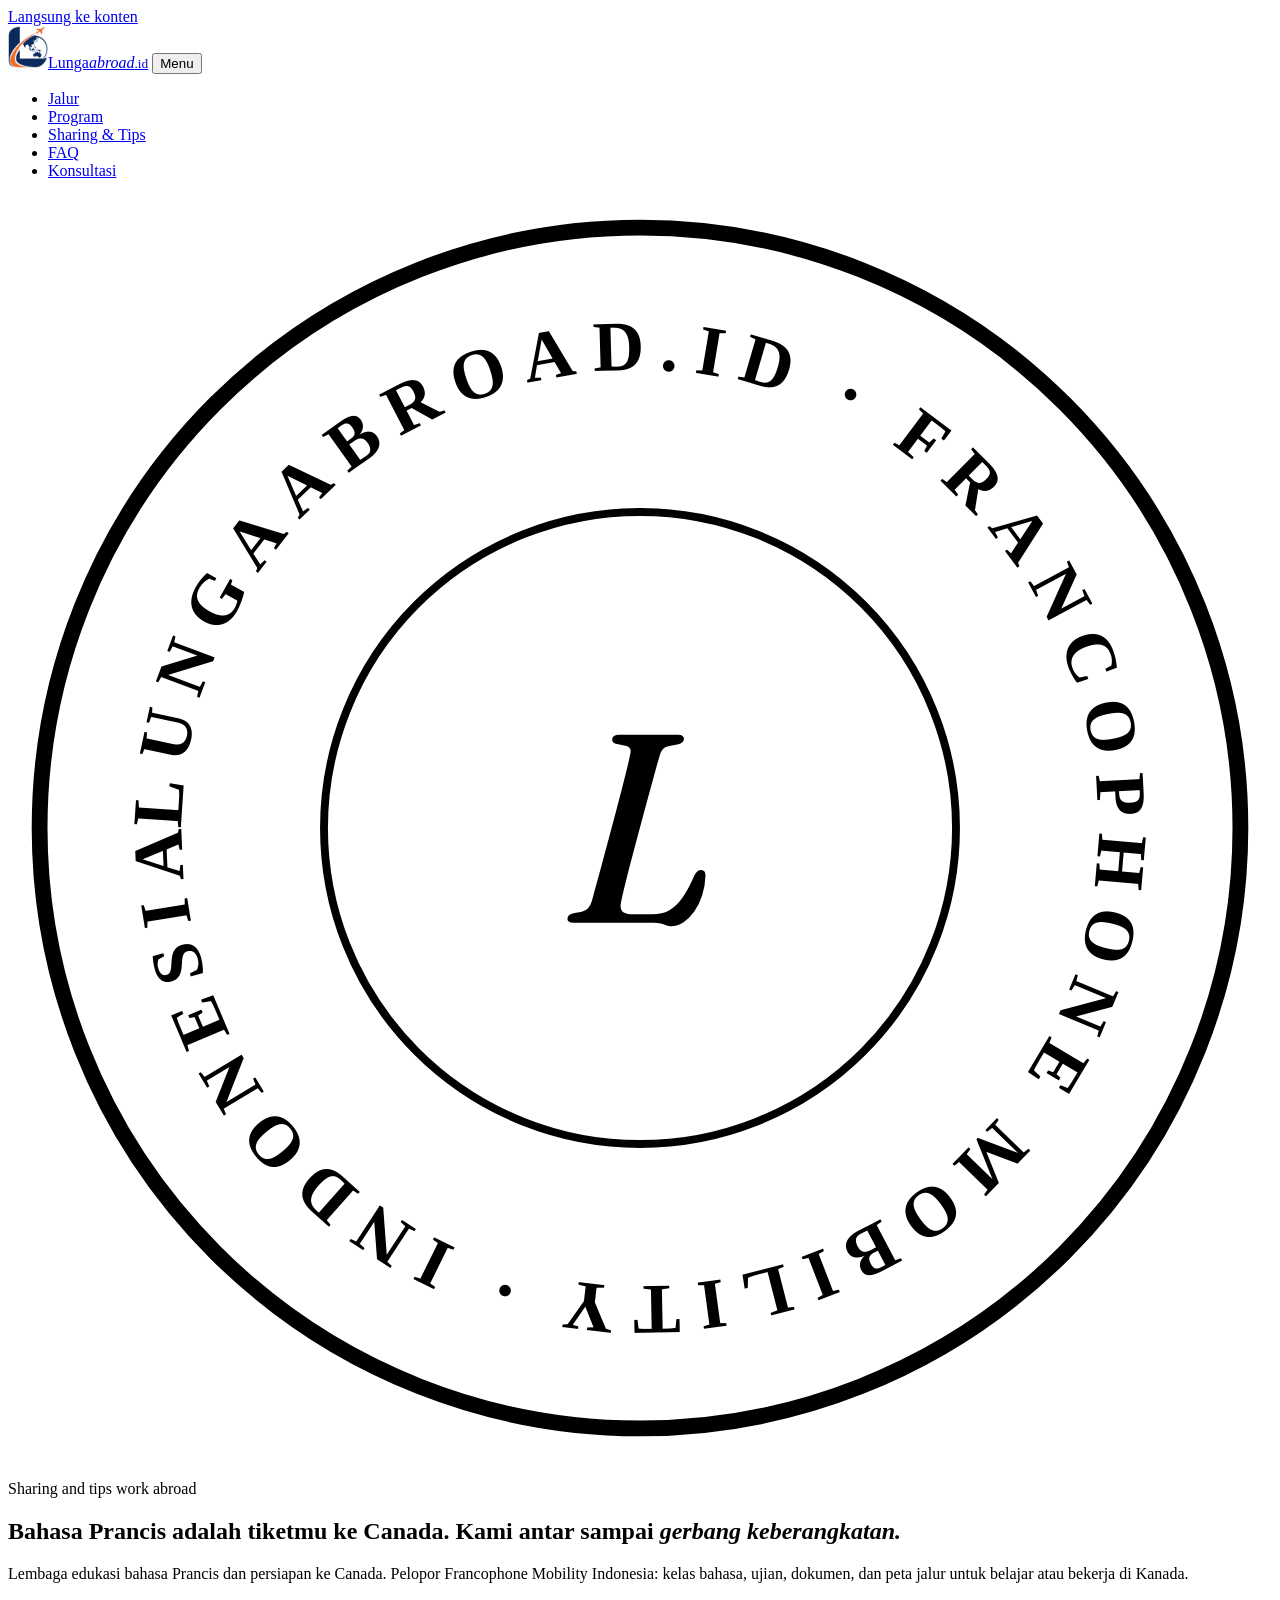
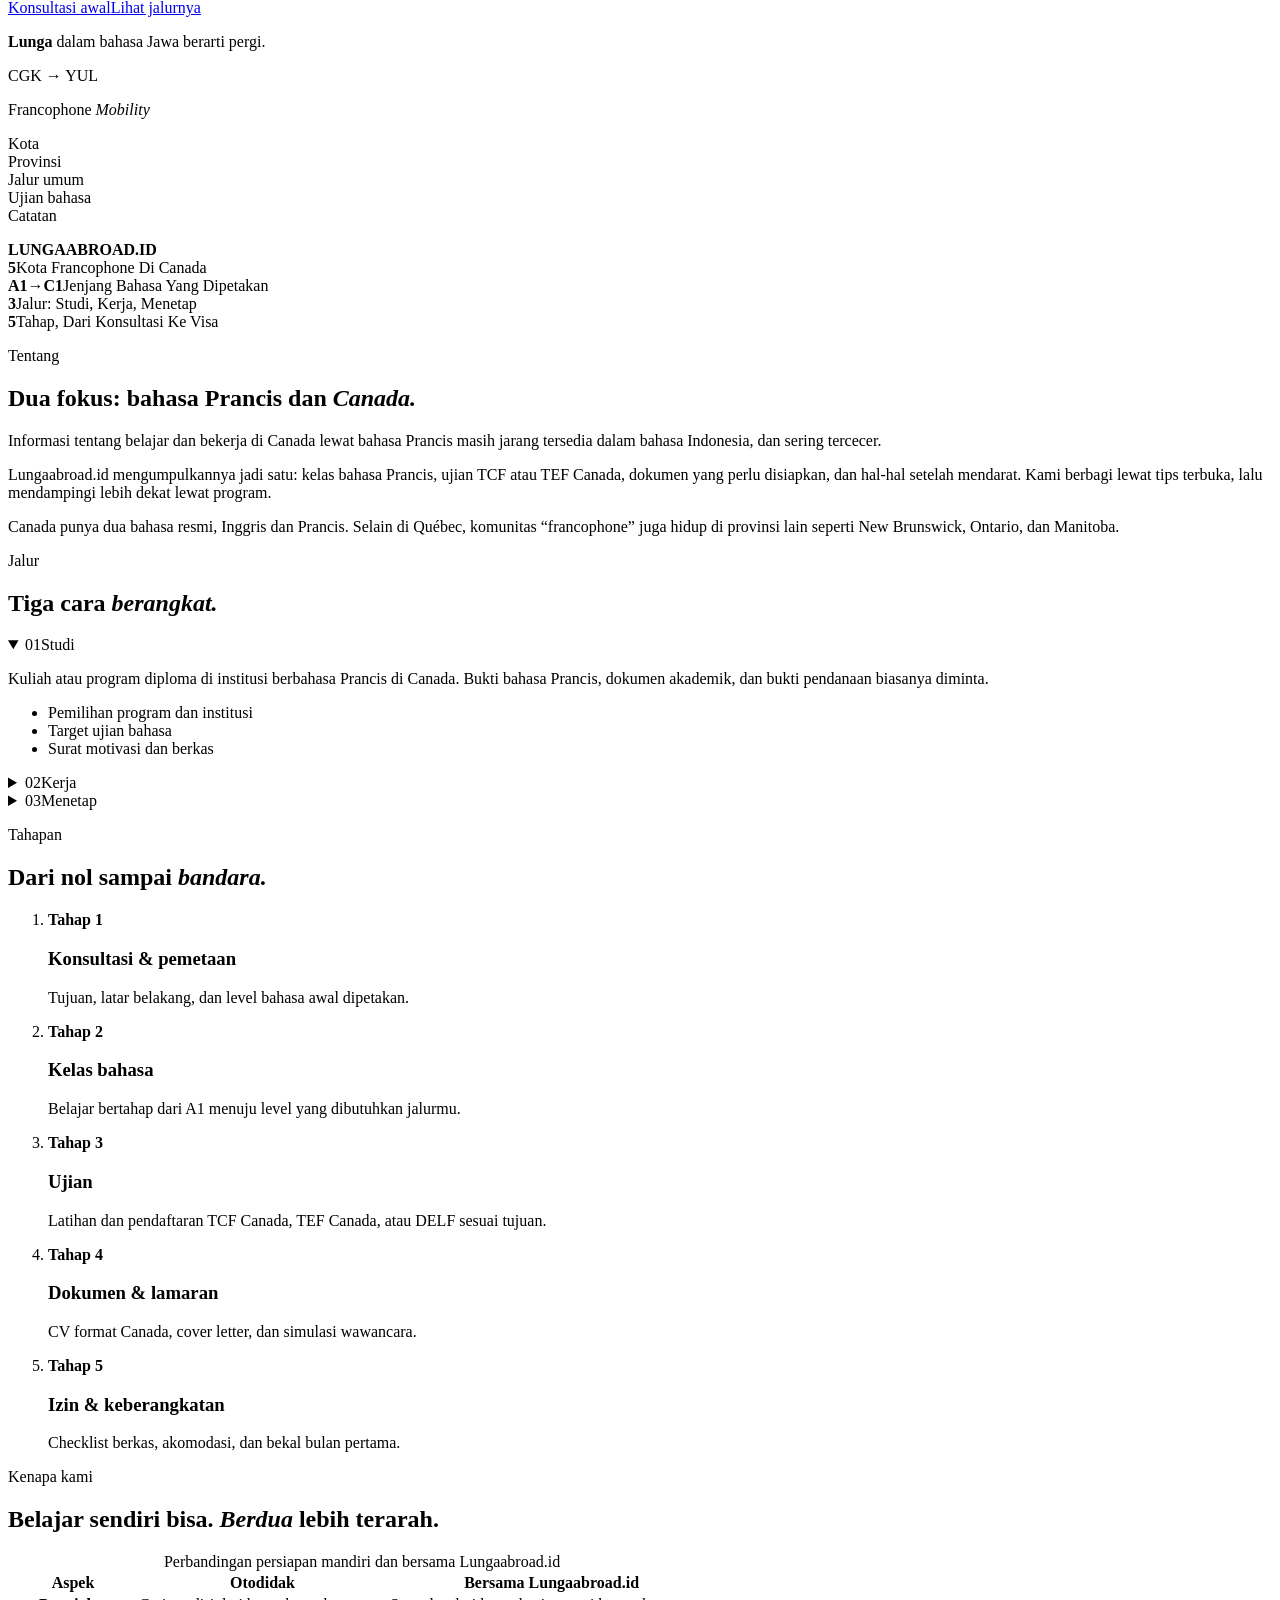
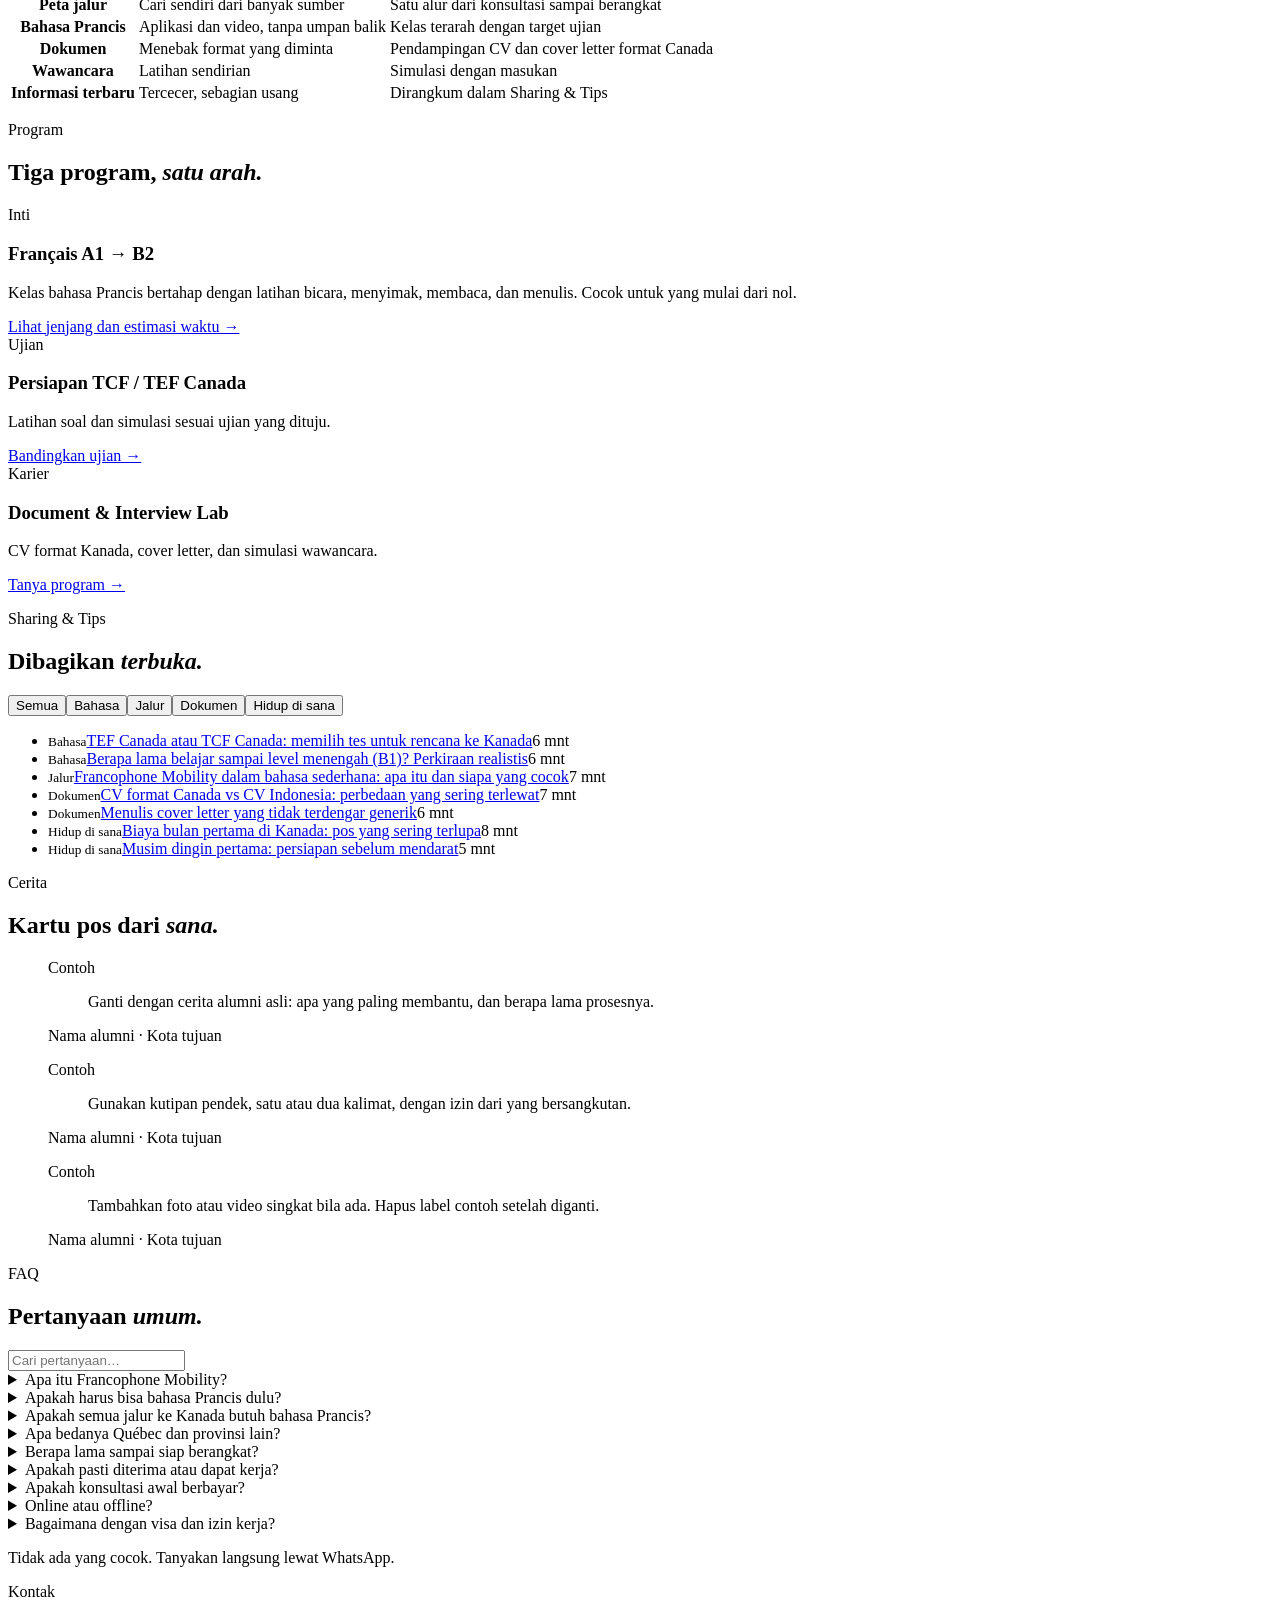
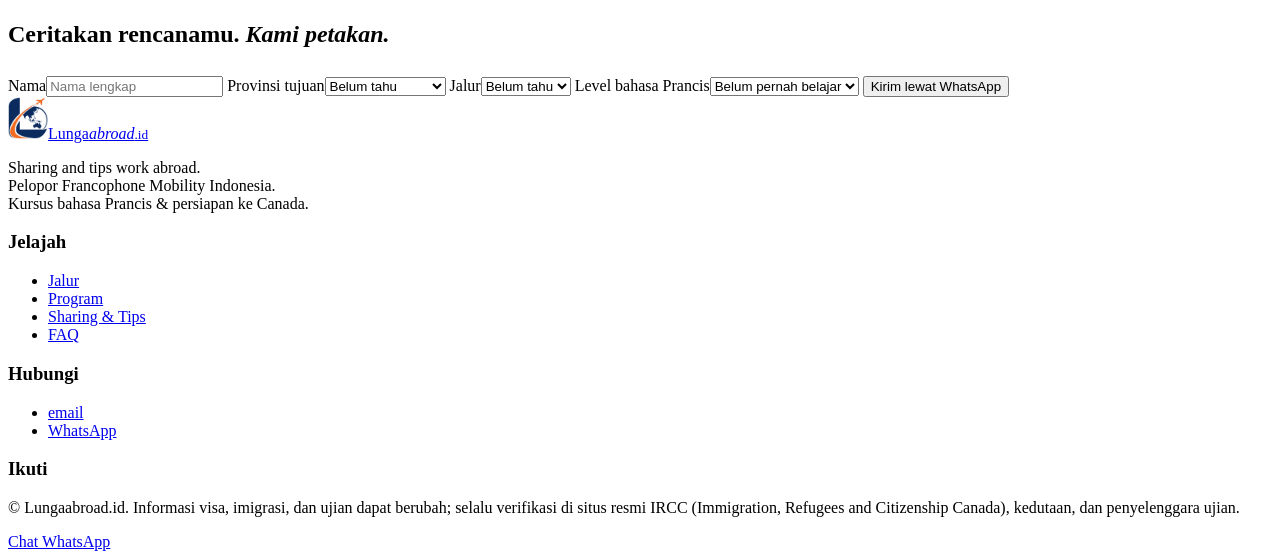
==== index.html @ 4dd01e54 "Add files via upload" ====
<!DOCTYPE html>
<html lang="id">
<head>
<meta charset="utf-8">
<meta name="viewport" content="width=device-width, initial-scale=1, viewport-fit=cover">
<meta name="theme-color" content="#F2EDE3">
<link rel="icon" href="assets/img/favicon.png">
<link href="https://fonts.googleapis.com/css2?family=Fraunces:ital,opsz,wght@0,9..144,500;0,9..144,600;0,9..144,700;1,9..144,500&family=Instrument+Sans:wght@400;500;600&display=swap" rel="stylesheet">
<link rel="stylesheet" href="css/style.css">
<title>Lungaabroad.id — Kursus Bahasa Prancis &amp; Persiapan ke Canada | Francophone Mobility Indonesia</title>
<meta name="description" content="Kursus bahasa Prancis dan persiapan studi atau kerja ke Kanada: kelas bahasa, ujian TCF/TEF Canada, dokumen, dan pendampingan. Pelopor Francophone Mobility Indonesia.">
<meta property="og:title" content="Lungaabroad.id — Francophone Mobility Indonesia">
<meta property="og:description" content="Sharing and tips work abroad: dari bahasa Prancis sampai Canada.">
<meta property="og:image" content="assets/img/og.jpg">
</head>
<body>
<a class="skip" href="#konten">Langsung ke konten</a>
<header class="top"><div class="wrap bar">
 <a class="logo" href="index.html" aria-label="Lungaabroad.id, beranda"><img src="assets/img/logo-mark.png" alt="" width="40" height="42"><span>Lunga<i>abroad</i><small>.id</small></span></a>
 <button class="menu" id="menu" aria-expanded="false" aria-controls="nav">Menu</button>
 <nav id="nav" aria-label="Navigasi utama"><ul>
  <li><a href="index.html#jalur">Jalur</a></li>
  <li><a href="program.html">Program</a></li>
  <li><a href="index.html#tips">Sharing &amp; Tips</a></li>
  <li><a href="index.html#faq">FAQ</a></li>
  <li><a class="btn sm" href="index.html#kontak">Konsultasi</a></li>
 </ul></nav></div></header>
<main id="konten">
<section class="hero" aria-labelledby="h1"><div class="wrap">
 <svg class="stamp" viewBox="0 0 160 160" aria-hidden="true"><defs><path id="cir" d="M80,80 m-58,0 a58,58 0 1,1 116,0 a58,58 0 1,1 -116,0"/></defs><circle cx="80" cy="80" r="76" fill="none" stroke="currentColor" stroke-width="2"/><circle cx="80" cy="80" r="40" fill="none" stroke="currentColor"/><text font-size="9" letter-spacing="2" font-weight="600" fill="currentColor"><textPath href="#cir">LUNGAABROAD.ID · FRANCOPHONE MOBILITY · INDONESIA ·</textPath></text><text x="80" y="92" text-anchor="middle" font-family="Fraunces,serif" font-style="italic" font-size="34" fill="currentColor">L</text></svg>
 <div class="hg">
  <div>
   <p class="lbl">Sharing and tips work abroad</p>
   <h1 id="h1">Bahasa Prancis adalah tiketmu ke Canada. Kami antar sampai <em>gerbang keberangkatan.</em></h1>
   <p class="lead">Lembaga edukasi bahasa Prancis dan persiapan ke Canada. Pelopor Francophone Mobility Indonesia: kelas bahasa, ujian, dokumen, dan peta jalur untuk belajar atau bekerja di Kanada.</p>
   <p class="row"><a class="btn rouge" href="#kontak">Konsultasi awal</a><a class="btn line" href="#jalur">Lihat jalurnya</a></p>
   <p class="note"><b>Lunga</b> dalam bahasa Jawa berarti pergi.</p>
  </div>
  <section class="pass rv" aria-label="Pilih kota tujuan di Kanada">
   <div class="pmain">
    <div class="tabs" role="tablist" id="tabs" aria-label="Tujuan"></div>
    <div class="rt" id="rt" aria-live="polite">CGK → <span id="kodetujuan">YUL</span></div>
    <p class="fm">Francophone <em>Mobility</em></p>
    <dl id="pd"><div><dt>Kota</dt><dd id="d-kota"></dd></div><div><dt>Provinsi</dt><dd id="d-neg"></dd></div><div><dt>Jalur umum</dt><dd id="d-jalur"></dd></div><div><dt>Ujian bahasa</dt><dd id="d-ujian"></dd></div><div class="full"><dt>Catatan</dt><dd id="d-cat"></dd></div></dl>
   </div>
   <div class="stub" aria-hidden="true"><b>LUNGAABROAD.ID</b><span class="bars"></span></div>
  </section>
 </div>
</div></section>

<div class="tick" aria-hidden="true"><div class="tk" id="tk"></div></div>

<section class="wrap" aria-label="Ringkasan"><div class="num">
 <div><b>5</b><span>Kota Francophone Di Canada</span></div>
 <div><b>A1→C1</b><span>Jenjang Bahasa Yang Dipetakan</span></div>
 <div><b>3</b><span>Jalur: Studi, Kerja, Menetap</span></div>
 <div><b>5</b><span>Tahap, Dari Konsultasi Ke Visa</span></div>
</div></section>

<section class="sec" id="tentang" aria-labelledby="j-tentang"><div class="wrap ab">
 <div class="rv"><p class="lbl">Tentang</p><h2 id="j-tentang">Dua fokus: bahasa Prancis dan <em>Canada.</em></h2></div>
 <div class="rv"><p class="big">Informasi tentang belajar dan bekerja di Canada lewat bahasa Prancis masih jarang tersedia dalam bahasa Indonesia, dan sering tercecer.</p>
 <p>Lungaabroad.id mengumpulkannya jadi satu: kelas bahasa Prancis, ujian TCF atau TEF Canada, dokumen yang perlu disiapkan, dan hal-hal setelah mendarat. Kami berbagi lewat tips terbuka, lalu mendampingi lebih dekat lewat program.</p>
 <p>Canada punya dua bahasa resmi, Inggris dan Prancis. Selain di Québec, komunitas <q>francophone</q> juga hidup di provinsi lain seperti New Brunswick, Ontario, dan Manitoba.</p></div>
</div></section>

<section class="sec" id="jalur" style="padding-top:0" aria-labelledby="j-jalur"><div class="wrap">
 <p class="lbl">Jalur</p><h2 id="j-jalur">Tiga cara <em>berangkat.</em></h2>
 <div class="jl">
  <details class="j" name="jalur" open><summary><span class="n">01</span><span class="t">Studi</span></summary><div class="jb"><p>Kuliah atau program diploma di institusi berbahasa Prancis di Canada. Bukti bahasa Prancis, dokumen akademik, dan bukti pendanaan biasanya diminta.</p><ul><li>Pemilihan program dan institusi</li><li>Target ujian bahasa</li><li>Surat motivasi dan berkas</li></ul></div></details>
  <details class="j" name="jalur"><summary><span class="n">02</span><span class="t">Kerja</span></summary><div class="jb"><p>Bekerja di Kanada dengan bahasa Prancis sebagai nilai jual. Di luar Québec, program Francophone Mobility memungkinkan perusahaan merekrut pekerja berbahasa Prancis tanpa LMIA, dengan syarat tertentu.</p><ul><li>CV format Kanada dan cover letter</li><li>Simulasi wawancara</li><li>Memahami budaya kerja</li></ul></div></details>
  <details class="j" name="jalur"><summary><span class="n">03</span><span class="t">Menetap</span></summary><div class="jb"><p>Bahasa Prancis dapat menambah poin pada sebagian jalur imigrasi federal Kanada. Aturannya sering berubah, jadi pemetaan awal dan pembaruan rutin sangat penting.</p><ul><li>Memahami skema poin dan bahasa</li><li>Menyiapkan hasil ujian bahasa</li><li>Rencana jangka panjang di Kanada</li></ul></div></details>
 </div>
</div></section>

<section class="sec" style="padding-top:0" aria-labelledby="j-tahap"><div class="wrap">
 <p class="lbl">Tahapan</p><h2 id="j-tahap">Dari nol sampai <em>bandara.</em></h2>
 <ol class="steps" id="steps">
  <li><b>Tahap 1</b><h3>Konsultasi &amp; pemetaan</h3><p>Tujuan, latar belakang, dan level bahasa awal dipetakan.</p></li>
  <li><b>Tahap 2</b><h3>Kelas bahasa</h3><p>Belajar bertahap dari A1 menuju level yang dibutuhkan jalurmu.</p></li>
  <li><b>Tahap 3</b><h3>Ujian</h3><p>Latihan dan pendaftaran TCF Canada, TEF Canada, atau DELF sesuai tujuan.</p></li>
  <li><b>Tahap 4</b><h3>Dokumen &amp; lamaran</h3><p>CV format Canada, cover letter, dan simulasi wawancara.</p></li>
  <li><b>Tahap 5</b><h3>Izin &amp; keberangkatan</h3><p>Checklist berkas, akomodasi, dan bekal bulan pertama.</p></li>
 </ol>
</div></section>

<section class="sec gelap" aria-labelledby="j-beda"><div class="wrap">
 <p class="lbl">Kenapa kami</p><h2 id="j-beda">Belajar sendiri bisa. <em>Berdua</em> lebih terarah.</h2>
 <div class="scroll"><table><caption>Perbandingan persiapan mandiri dan bersama Lungaabroad.id</caption>
 <thead><tr><th scope="col">Aspek</th><th scope="col">Otodidak</th><th scope="col">Bersama Lungaabroad.id</th></tr></thead>
 <tbody>
  <tr><th scope="row">Peta jalur</th><td class="x">Cari sendiri dari banyak sumber</td><td class="y">Satu alur dari konsultasi sampai berangkat</td></tr>
  <tr><th scope="row">Bahasa Prancis</th><td class="x">Aplikasi dan video, tanpa umpan balik</td><td class="y">Kelas terarah dengan target ujian</td></tr>
  <tr><th scope="row">Dokumen</th><td class="x">Menebak format yang diminta</td><td class="y">Pendampingan CV dan cover letter format Canada</td></tr>
  <tr><th scope="row">Wawancara</th><td class="x">Latihan sendirian</td><td class="y">Simulasi dengan masukan</td></tr>
  <tr><th scope="row">Informasi terbaru</th><td class="x">Tercecer, sebagian usang</td><td class="y">Dirangkum dalam Sharing &amp; Tips</td></tr>
 </tbody></table></div>
</div></section>

<section class="sec" id="program" aria-labelledby="j-prog"><div class="wrap">
 <p class="lbl">Program</p><h2 id="j-prog">Tiga program, <em>satu arah.</em></h2>
 <div class="pg">
  <article class="pc f"><span class="tg">Inti</span><h3>Français A1 → B2</h3><p>Kelas bahasa Prancis bertahap dengan latihan bicara, menyimak, membaca, dan menulis. Cocok untuk yang mulai dari nol.</p><a href="program.html#level">Lihat jenjang dan estimasi waktu →</a></article>
  <article class="pc"><span class="tg">Ujian</span><h3>Persiapan TCF / TEF Canada</h3><p>Latihan soal dan simulasi sesuai ujian yang dituju.</p><a href="program.html#ujian">Bandingkan ujian →</a></article>
  <article class="pc"><span class="tg">Karier</span><h3>Document &amp; Interview Lab</h3><p>CV format Kanada, cover letter, dan simulasi wawancara.</p><a href="#kontak">Tanya program →</a></article>
 </div>
</div></section>

<section class="sec" id="tips" style="padding-top:0" aria-labelledby="j-tips"><div class="wrap">
 <p class="lbl">Sharing &amp; Tips</p><h2 id="j-tips">Dibagikan <em>terbuka.</em></h2>
 <div class="chips" role="group" aria-label="Filter topik">
  <button class="chip" data-f="semua" aria-pressed="true">Semua</button><button class="chip" data-f="bahasa" aria-pressed="false">Bahasa</button><button class="chip" data-f="jalur" aria-pressed="false">Jalur</button><button class="chip" data-f="dokumen" aria-pressed="false">Dokumen</button><button class="chip" data-f="hidup" aria-pressed="false">Hidup di sana</button>
 </div>
 <ul class="tips" id="tipslist">
  <li data-c="bahasa"><small>Bahasa</small><a href="#">TEF Canada atau TCF Canada: memilih tes untuk rencana ke Kanada</a><span>6 mnt</span></li>
  <li data-c="bahasa"><small>Bahasa</small><a href="#">Berapa lama belajar sampai level menengah (B1)? Perkiraan realistis</a><span>6 mnt</span></li>
  <li data-c="jalur"><small>Jalur</small><a href="#">Francophone Mobility dalam bahasa sederhana: apa itu dan siapa yang cocok</a><span>7 mnt</span></li>
  <li data-c="dokumen"><small>Dokumen</small><a href="#">CV format Canada vs CV Indonesia: perbedaan yang sering terlewat</a><span>7 mnt</span></li>
  <li data-c="dokumen"><small>Dokumen</small><a href="#">Menulis cover letter yang tidak terdengar generik</a><span>6 mnt</span></li>
  <li data-c="hidup"><small>Hidup di sana</small><a href="#">Biaya bulan pertama di Kanada: pos yang sering terlupa</a><span>8 mnt</span></li>
  <li data-c="hidup"><small>Hidup di sana</small><a href="#">Musim dingin pertama: persiapan sebelum mendarat</a><span>5 mnt</span></li>
 </ul>
</div></section>

<section class="sec" style="padding-top:0" aria-labelledby="j-alumni"><div class="wrap">
 <p class="lbl">Cerita</p><h2 id="j-alumni">Kartu pos dari <em>sana.</em></h2>
 <div class="pp">
  <figure class="card"><span class="cth">Contoh</span><blockquote>Ganti dengan cerita alumni asli: apa yang paling membantu, dan berapa lama prosesnya.</blockquote><figcaption>Nama alumni · Kota tujuan</figcaption></figure>
  <figure class="card"><span class="cth">Contoh</span><blockquote>Gunakan kutipan pendek, satu atau dua kalimat, dengan izin dari yang bersangkutan.</blockquote><figcaption>Nama alumni · Kota tujuan</figcaption></figure>
  <figure class="card"><span class="cth">Contoh</span><blockquote>Tambahkan foto atau video singkat bila ada. Hapus label contoh setelah diganti.</blockquote><figcaption>Nama alumni · Kota tujuan</figcaption></figure>
 </div>
</div></section>

<section class="sec" id="faq" style="padding-top:0" aria-labelledby="j-faq"><div class="wrap fq">
 <div><p class="lbl">FAQ</p><h2 id="j-faq">Pertanyaan <em>umum.</em></h2><label class="sr" for="cari" style="position:absolute;left:-999px">Cari pertanyaan</label><input id="cari" type="search" placeholder="Cari pertanyaan…" autocomplete="off"></div>
 <div id="faqlist">
  <details class="q"><summary>Apa itu Francophone Mobility?</summary><p>Istilah kami untuk perpindahan belajar atau bekerja ke dunia berbahasa Prancis. Di Kanada juga ada program resmi bernama Francophone Mobility yang memungkinkan perusahaan di luar Québec merekrut pekerja berbahasa Prancis tanpa LMIA, dengan syarat tertentu.</p></details>
  <details class="q"><summary>Apakah harus bisa bahasa Prancis dulu?</summary><p>Tidak. Kami menerima dari level nol. Level yang dibutuhkan berbeda tiap jalur, jadi dipetakan saat konsultasi.</p></details>
  <details class="q"><summary>Apakah semua jalur ke Kanada butuh bahasa Prancis?</summary><p>Tidak. Banyak jalur memakai bahasa Inggris. Bahasa Prancis menjadi keunggulan, dan di Québec menjadi hal utama. Kami membantu menimbang mana yang cocok untukmu.</p></details>
  <details class="q"><summary>Apa bedanya Québec dan provinsi lain?</summary><p>Québec punya sistem imigrasi sendiri dan bahasa Prancis sebagai bahasa utama. Provinsi lain memakai jalur federal atau provinsial masing-masing, dengan komunitas francophone yang lebih kecil.</p></details>
  <details class="q"><summary>Berapa lama sampai siap berangkat?</summary><p>Tergantung level awal, jam belajar per minggu, dan jalur. Kalkulator di halaman Program memberi gambaran kasar.</p></details>
  <details class="q"><summary>Apakah pasti diterima atau dapat kerja?</summary><p>Tidak ada jaminan. Keputusan akhir ada pada institusi, perusahaan, dan IRCC. Kami membantu meningkatkan kesiapanmu.</p></details>
  <details class="q"><summary>Apakah konsultasi awal berbayar?</summary><p>Isi dengan kebijakan Lungaabroad.id (gratis atau berbayar).</p></details>
  <details class="q"><summary>Online atau offline?</summary><p>Isi dengan format kelas yang tersedia.</p></details>
  <details class="q"><summary>Bagaimana dengan visa dan izin kerja?</summary><p>Aturan ditentukan IRCC dan bisa berubah. Kami memberi checklist dan arahan ke sumber resmi.</p></details>
  <p id="nol">Tidak ada yang cocok. Tanyakan langsung lewat WhatsApp.</p>
 </div>
</div></section>

<section class="sec kt" id="kontak" aria-labelledby="j-kontak"><div class="wrap kg">
 <div><p class="lbl">Kontak</p><h2 id="j-kontak">Ceritakan rencanamu. <em>Kami petakan.</em></h2><ul class="sl" data-sos style="margin-top:28px"></ul></div>
 <form class="form" id="form">
  <label>Nama<input id="f-nama" required autocomplete="name" placeholder="Nama lengkap"></label>
  <label>Provinsi tujuan<select id="f-tuj"><option>Belum tahu</option><option>Québec</option><option>Ontario (Ottawa)</option><option>New Brunswick</option><option>Manitoba</option><option>Provinsi lain</option></select></label>
  <label>Jalur<select id="f-jal"><option>Belum tahu</option><option>Studi</option><option>Kerja</option><option>Menetap</option></select></label>
  <label>Level bahasa Prancis<select id="f-lv"><option>Belum pernah belajar</option><option>A1</option><option>A2</option><option>B1</option><option>B2 atau lebih</option></select></label>
  <button class="btn" type="submit">Kirim lewat WhatsApp</button>
 </form>
</div></section>
</main>
<footer class="ft"><div class="wrap">
 <div class="fg">
  <div><a class="logo" href="index.html" aria-label="Lungaabroad.id"><img src="assets/img/logo-mark.png" alt="" width="40" height="42"><span>Lunga<i>abroad</i><small>.id</small></span></a><p>Sharing and tips work abroad.<br>Pelopor Francophone Mobility Indonesia.<br>Kursus bahasa Prancis &amp; persiapan ke Canada.</p></div>
  <div><h3>Jelajah</h3><ul><li><a href="index.html#jalur">Jalur</a></li><li><a href="program.html">Program</a></li><li><a href="index.html#tips">Sharing &amp; Tips</a></li><li><a href="index.html#faq">FAQ</a></li></ul></div>
  <div><h3>Hubungi</h3><ul><li><a data-mail href="#">email</a></li><li><a data-wa href="#" target="_blank" rel="noopener">WhatsApp</a></li></ul></div>
  <div><h3>Ikuti</h3><ul data-sos></ul></div>
 </div>
 <p class="cp">© <span data-year></span> Lungaabroad.id. Informasi visa, imigrasi, dan ujian dapat berubah; selalu verifikasi di situs resmi IRCC (Immigration, Refugees and Citizenship Canada), kedutaan, dan penyelenggara ujian.</p>
</div></footer>
<a class="wa" data-wa href="#" target="_blank" rel="noopener">Chat WhatsApp</a>
<script src="js/config.js"></script><script src="js/main.js"></script>
</body></html>
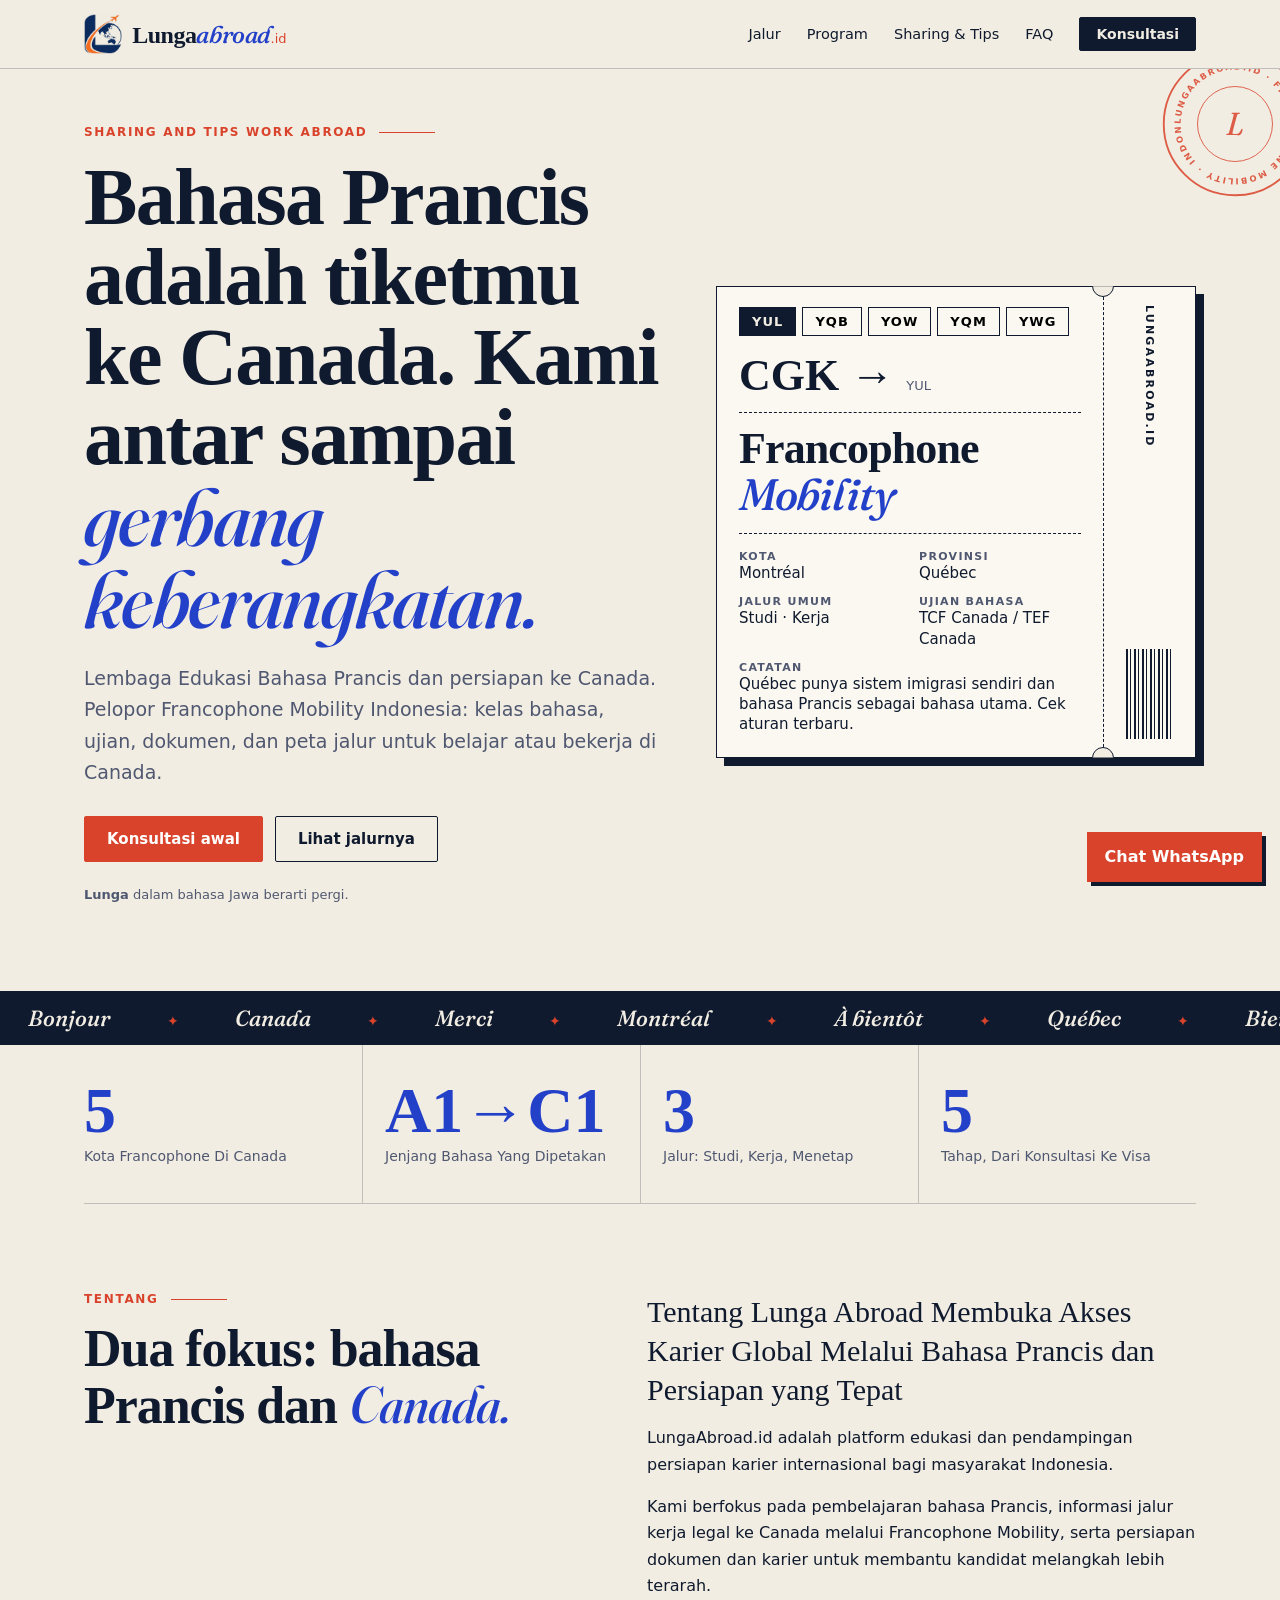
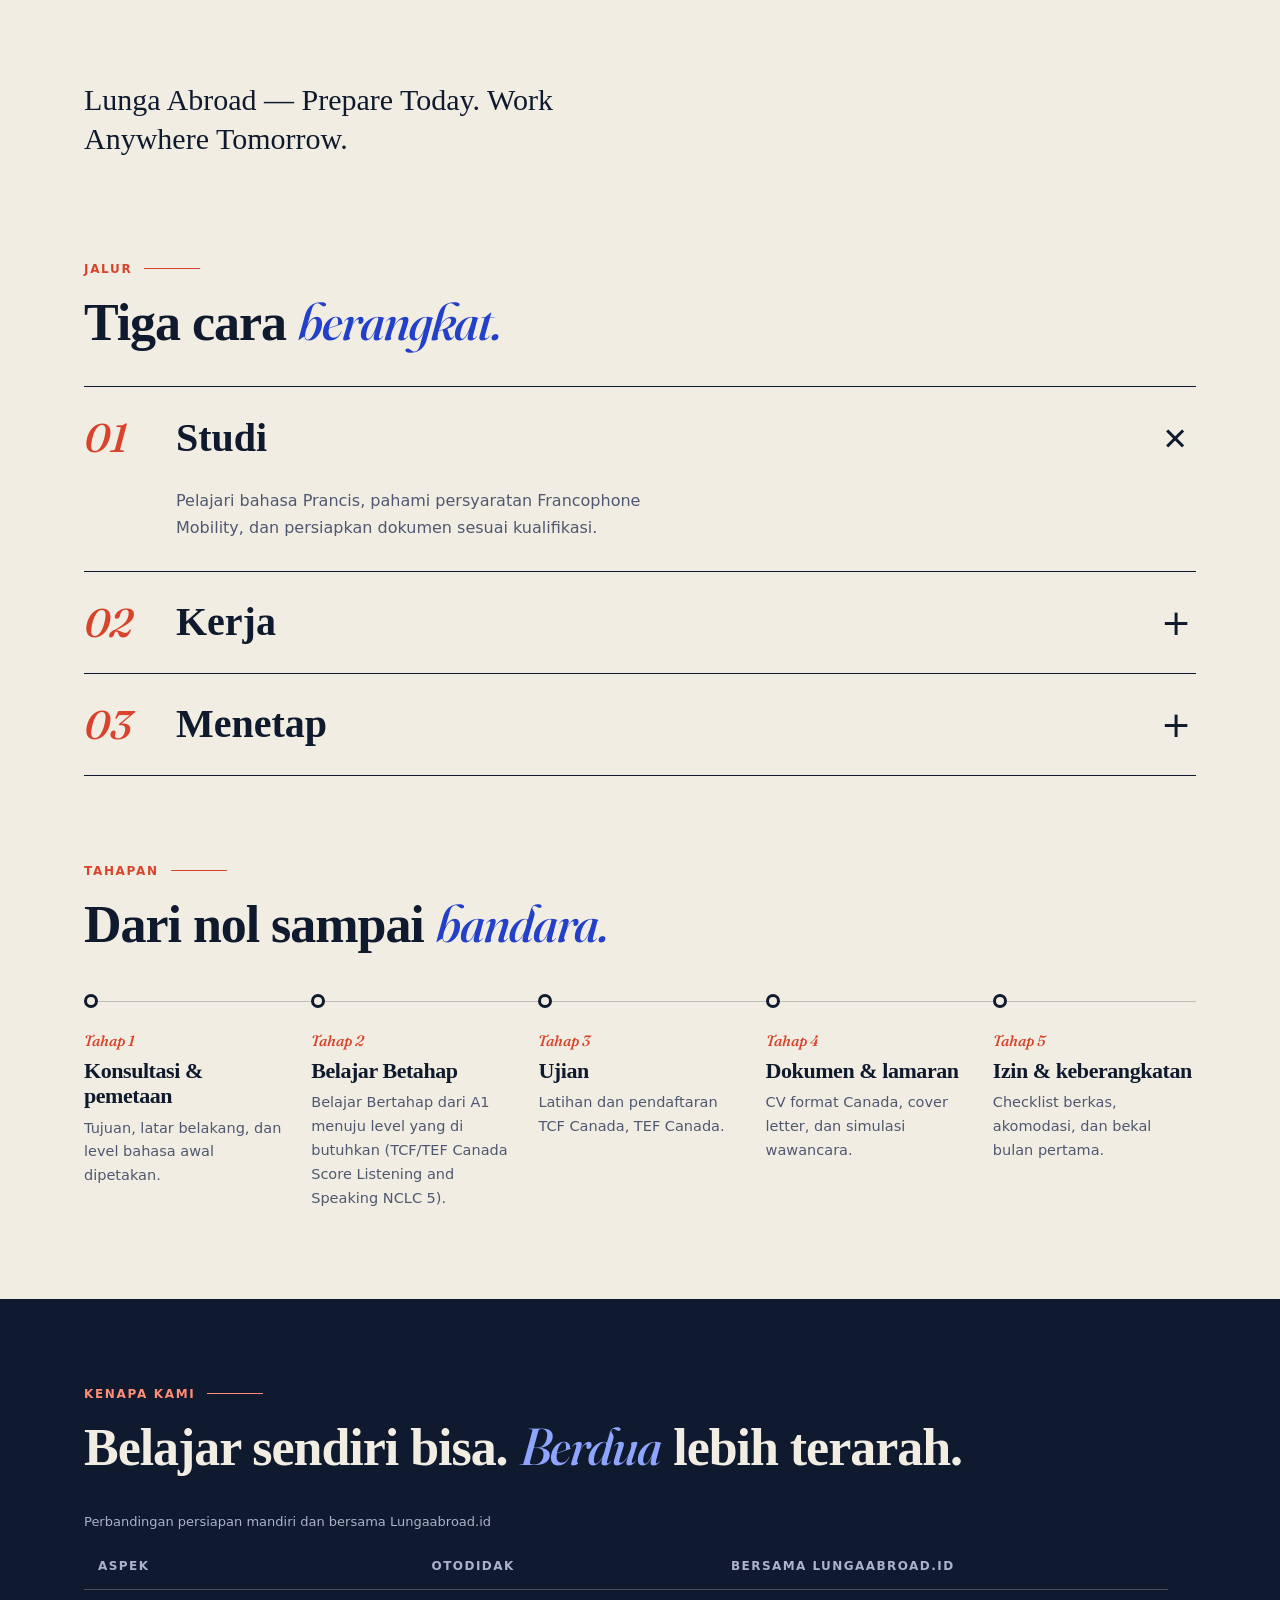
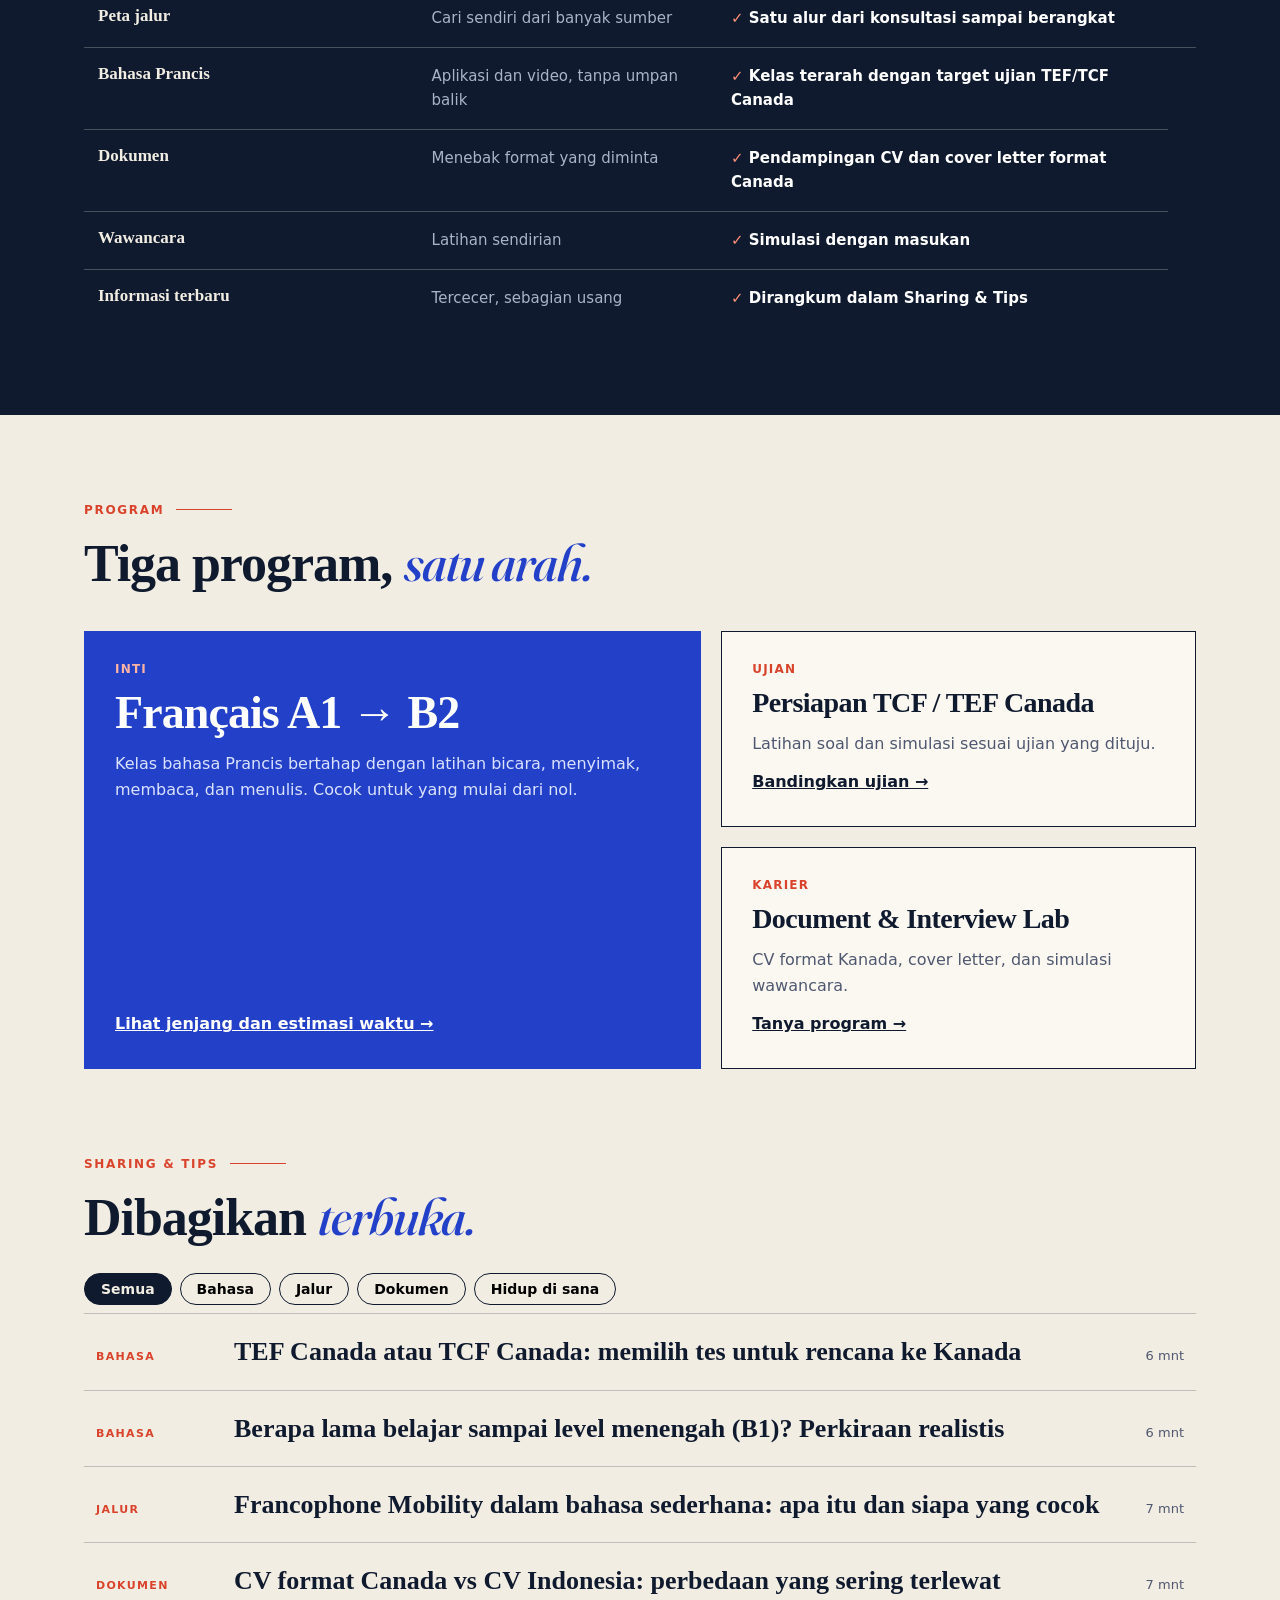
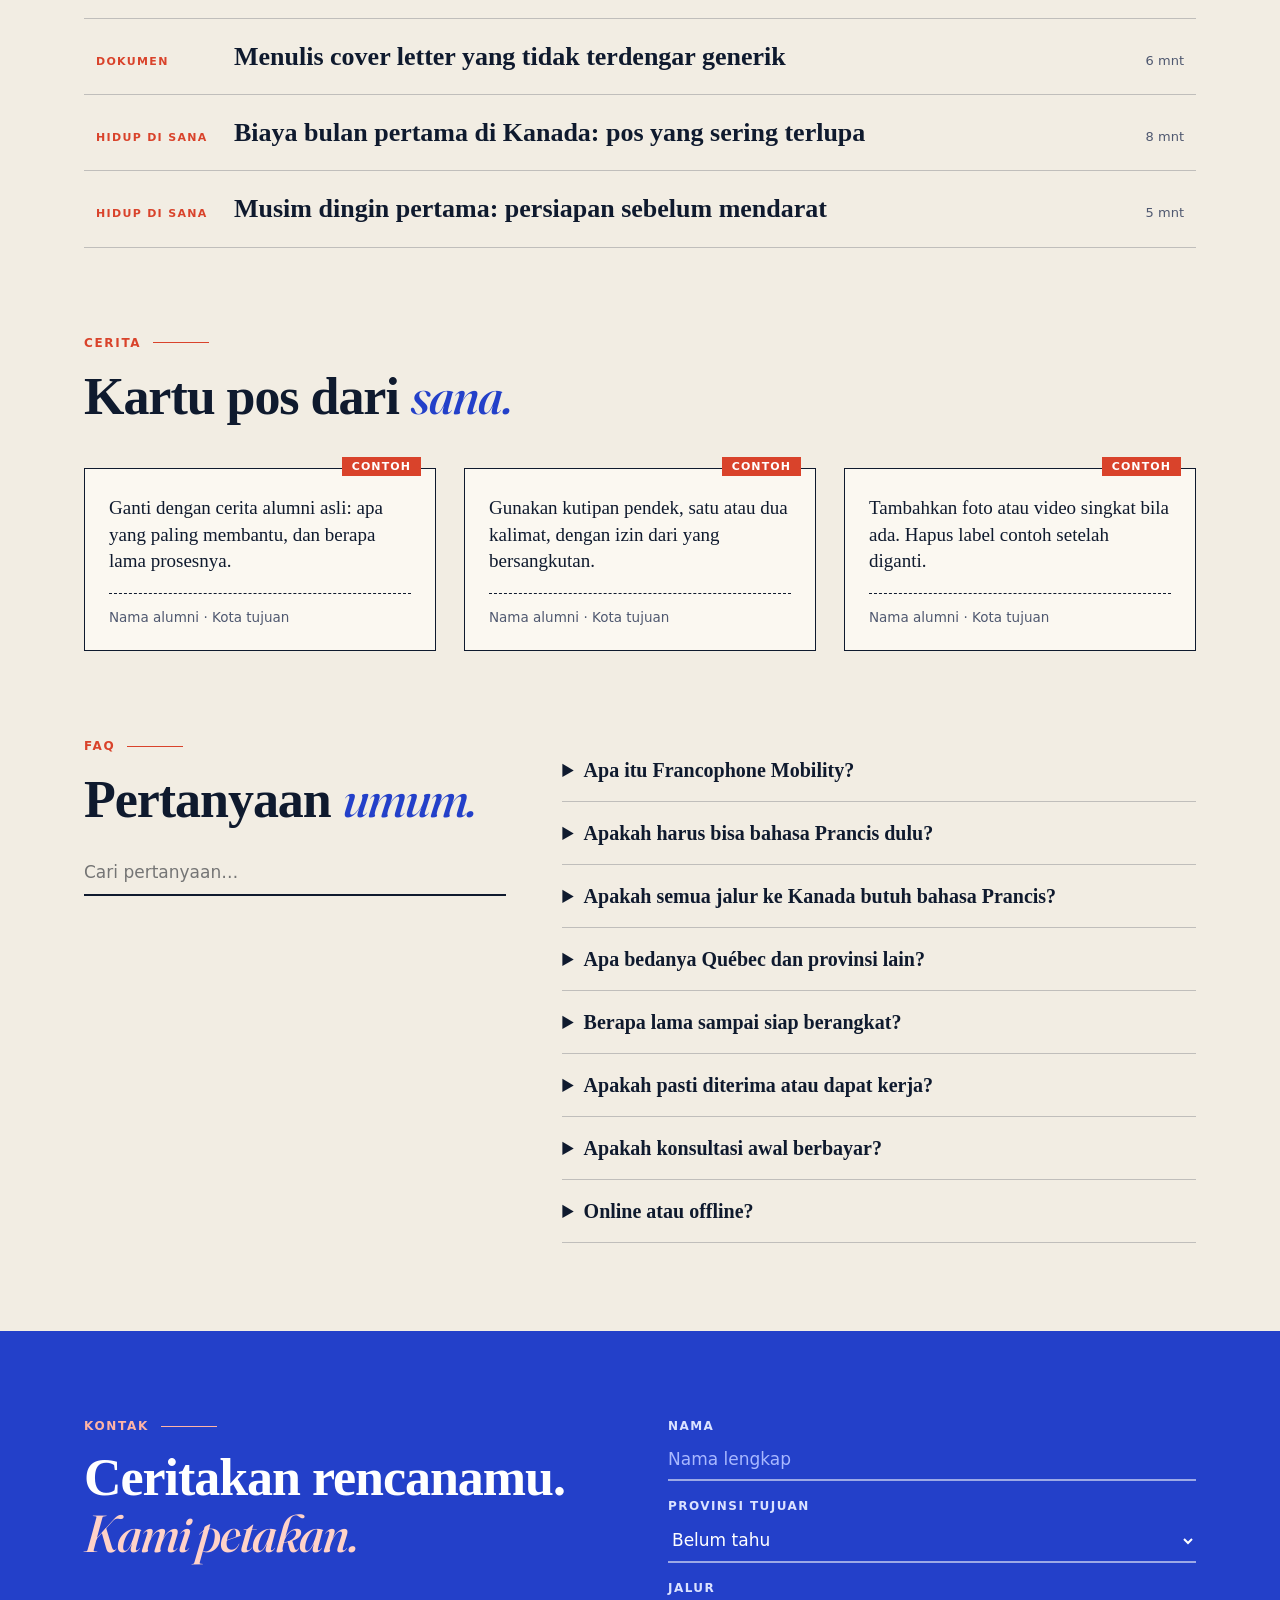
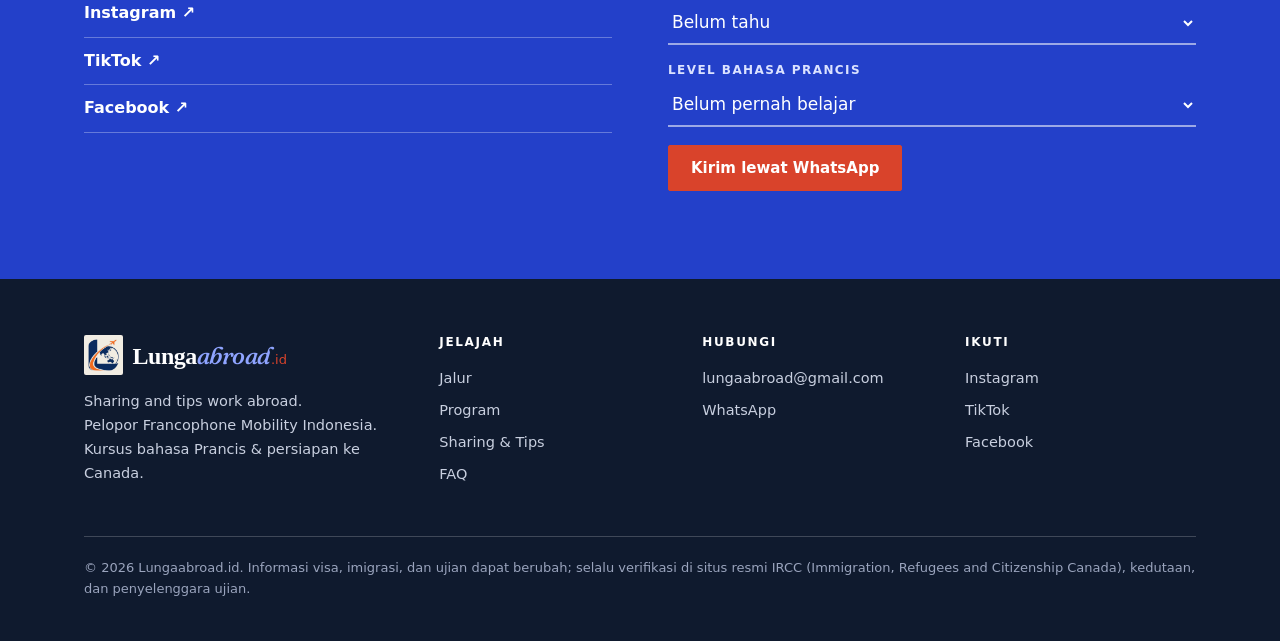
==== commit d4170192: "Update index.html" ====
--- a/index.html
+++ b/index.html
@@ -32,7 +32,7 @@
   <div>
    <p class="lbl">Sharing and tips work abroad</p>
    <h1 id="h1">Bahasa Prancis adalah tiketmu ke Canada. Kami antar sampai <em>gerbang keberangkatan.</em></h1>
-   <p class="lead">Lembaga edukasi bahasa Prancis dan persiapan ke Canada. Pelopor Francophone Mobility Indonesia: kelas bahasa, ujian, dokumen, dan peta jalur untuk belajar atau bekerja di Kanada.</p>
+   <p class="lead">Lembaga Edukasi Bahasa Prancis dan persiapan ke Canada. Pelopor Francophone Mobility Indonesia: kelas bahasa, ujian, dokumen, dan peta jalur untuk belajar atau bekerja di Canada.</p>
    <p class="row"><a class="btn rouge" href="#kontak">Konsultasi awal</a><a class="btn line" href="#jalur">Lihat jalurnya</a></p>
    <p class="note"><b>Lunga</b> dalam bahasa Jawa berarti pergi.</p>
   </div>
@@ -59,17 +59,19 @@
 
 <section class="sec" id="tentang" aria-labelledby="j-tentang"><div class="wrap ab">
  <div class="rv"><p class="lbl">Tentang</p><h2 id="j-tentang">Dua fokus: bahasa Prancis dan <em>Canada.</em></h2></div>
- <div class="rv"><p class="big">Informasi tentang belajar dan bekerja di Canada lewat bahasa Prancis masih jarang tersedia dalam bahasa Indonesia, dan sering tercecer.</p>
- <p>Lungaabroad.id mengumpulkannya jadi satu: kelas bahasa Prancis, ujian TCF atau TEF Canada, dokumen yang perlu disiapkan, dan hal-hal setelah mendarat. Kami berbagi lewat tips terbuka, lalu mendampingi lebih dekat lewat program.</p>
- <p>Canada punya dua bahasa resmi, Inggris dan Prancis. Selain di Québec, komunitas <q>francophone</q> juga hidup di provinsi lain seperti New Brunswick, Ontario, dan Manitoba.</p></div>
+ <div class="rv"><p class="big">Tentang Lunga Abroad
+Membuka Akses Karier Global Melalui Bahasa Prancis dan Persiapan yang Tepat</p>
+ <p>LungaAbroad.id adalah platform edukasi dan pendampingan persiapan karier internasional bagi masyarakat Indonesia.</p>
+ <p>Kami berfokus pada pembelajaran bahasa Prancis, informasi jalur kerja legal ke Canada melalui Francophone Mobility, serta persiapan dokumen dan karier untuk membantu kandidat melangkah lebih terarah.</p></div>
+ <p class="big">Lunga Abroad — Prepare Today. Work Anywhere Tomorrow.</p>
 </div></section>
 
 <section class="sec" id="jalur" style="padding-top:0" aria-labelledby="j-jalur"><div class="wrap">
  <p class="lbl">Jalur</p><h2 id="j-jalur">Tiga cara <em>berangkat.</em></h2>
  <div class="jl">
-  <details class="j" name="jalur" open><summary><span class="n">01</span><span class="t">Studi</span></summary><div class="jb"><p>Kuliah atau program diploma di institusi berbahasa Prancis di Canada. Bukti bahasa Prancis, dokumen akademik, dan bukti pendanaan biasanya diminta.</p><ul><li>Pemilihan program dan institusi</li><li>Target ujian bahasa</li><li>Surat motivasi dan berkas</li></ul></div></details>
-  <details class="j" name="jalur"><summary><span class="n">02</span><span class="t">Kerja</span></summary><div class="jb"><p>Bekerja di Kanada dengan bahasa Prancis sebagai nilai jual. Di luar Québec, program Francophone Mobility memungkinkan perusahaan merekrut pekerja berbahasa Prancis tanpa LMIA, dengan syarat tertentu.</p><ul><li>CV format Kanada dan cover letter</li><li>Simulasi wawancara</li><li>Memahami budaya kerja</li></ul></div></details>
-  <details class="j" name="jalur"><summary><span class="n">03</span><span class="t">Menetap</span></summary><div class="jb"><p>Bahasa Prancis dapat menambah poin pada sebagian jalur imigrasi federal Kanada. Aturannya sering berubah, jadi pemetaan awal dan pembaruan rutin sangat penting.</p><ul><li>Memahami skema poin dan bahasa</li><li>Menyiapkan hasil ujian bahasa</li><li>Rencana jangka panjang di Kanada</li></ul></div></details>
+  <details class="j" name="jalur" open><summary><span class="n">01</span><span class="t">Studi</span></summary><div class="jb"><p>Pelajari bahasa Prancis, pahami persyaratan Francophone Mobility, dan persiapkan dokumen sesuai kualifikasi.</p><ul></ul></div></details>
+  <details class="j" name="jalur"><summary><span class="n">02</span><span class="t">Kerja</span></summary><div class="jb"><p>Cari lowongan yang sesuai dengan pengalaman dan keterampilan, lalu ajukan lamaran kepada pemberi kerja di Kanada. Kandidat perlu memperoleh tawaran kerja yang memenuhi ketentuan program.<p><ul><ul></div></details>
+  <details class="j" name="jalur"><summary><span class="n">03</span><span class="t">Menetap</span></summary><div class="jb"><p>Setelah memenuhi persyaratan, lanjutkan proses pengajuan izin kerja. Setelah tiba di Kanada, pahami kewajiban administratif dan persiapkan kehidupan serta karier di lingkungan baru.</p><ul><ul></div></details>
  </div>
 </div></section>
 
@@ -77,8 +79,8 @@
  <p class="lbl">Tahapan</p><h2 id="j-tahap">Dari nol sampai <em>bandara.</em></h2>
  <ol class="steps" id="steps">
   <li><b>Tahap 1</b><h3>Konsultasi &amp; pemetaan</h3><p>Tujuan, latar belakang, dan level bahasa awal dipetakan.</p></li>
-  <li><b>Tahap 2</b><h3>Kelas bahasa</h3><p>Belajar bertahap dari A1 menuju level yang dibutuhkan jalurmu.</p></li>
-  <li><b>Tahap 3</b><h3>Ujian</h3><p>Latihan dan pendaftaran TCF Canada, TEF Canada, atau DELF sesuai tujuan.</p></li>
+  <li><b>Tahap 2</b><h3>Belajar Betahap</h3><p>Belajar Bertahap dari A1 menuju level yang di butuhkan (TCF/TEF Canada Score Listening and Speaking NCLC 5).</p></li>
+  <li><b>Tahap 3</b><h3>Ujian</h3><p>Latihan dan pendaftaran TCF Canada, TEF Canada.</p></li>
   <li><b>Tahap 4</b><h3>Dokumen &amp; lamaran</h3><p>CV format Canada, cover letter, dan simulasi wawancara.</p></li>
   <li><b>Tahap 5</b><h3>Izin &amp; keberangkatan</h3><p>Checklist berkas, akomodasi, dan bekal bulan pertama.</p></li>
  </ol>
@@ -90,7 +92,7 @@
  <thead><tr><th scope="col">Aspek</th><th scope="col">Otodidak</th><th scope="col">Bersama Lungaabroad.id</th></tr></thead>
  <tbody>
   <tr><th scope="row">Peta jalur</th><td class="x">Cari sendiri dari banyak sumber</td><td class="y">Satu alur dari konsultasi sampai berangkat</td></tr>
-  <tr><th scope="row">Bahasa Prancis</th><td class="x">Aplikasi dan video, tanpa umpan balik</td><td class="y">Kelas terarah dengan target ujian</td></tr>
+  <tr><th scope="row">Bahasa Prancis</th><td class="x">Aplikasi dan video, tanpa umpan balik</td><td class="y">Kelas terarah dengan target ujian TEF/TCF Canada<td><tr>
   <tr><th scope="row">Dokumen</th><td class="x">Menebak format yang diminta</td><td class="y">Pendampingan CV dan cover letter format Canada</td></tr>
   <tr><th scope="row">Wawancara</th><td class="x">Latihan sendirian</td><td class="y">Simulasi dengan masukan</td></tr>
   <tr><th scope="row">Informasi terbaru</th><td class="x">Tercecer, sebagian usang</td><td class="y">Dirangkum dalam Sharing &amp; Tips</td></tr>
@@ -134,15 +136,15 @@
 <section class="sec" id="faq" style="padding-top:0" aria-labelledby="j-faq"><div class="wrap fq">
  <div><p class="lbl">FAQ</p><h2 id="j-faq">Pertanyaan <em>umum.</em></h2><label class="sr" for="cari" style="position:absolute;left:-999px">Cari pertanyaan</label><input id="cari" type="search" placeholder="Cari pertanyaan…" autocomplete="off"></div>
  <div id="faqlist">
-  <details class="q"><summary>Apa itu Francophone Mobility?</summary><p>Istilah kami untuk perpindahan belajar atau bekerja ke dunia berbahasa Prancis. Di Kanada juga ada program resmi bernama Francophone Mobility yang memungkinkan perusahaan di luar Québec merekrut pekerja berbahasa Prancis tanpa LMIA, dengan syarat tertentu.</p></details>
-  <details class="q"><summary>Apakah harus bisa bahasa Prancis dulu?</summary><p>Tidak. Kami menerima dari level nol. Level yang dibutuhkan berbeda tiap jalur, jadi dipetakan saat konsultasi.</p></details>
-  <details class="q"><summary>Apakah semua jalur ke Kanada butuh bahasa Prancis?</summary><p>Tidak. Banyak jalur memakai bahasa Inggris. Bahasa Prancis menjadi keunggulan, dan di Québec menjadi hal utama. Kami membantu menimbang mana yang cocok untukmu.</p></details>
+  <details class="q"><summary>Apa itu Francophone Mobility?</summary><p>Program izin kerja Kanada yang memungkinkan pekerja berbahasa Prancis bekerja di luar Québec dengan tawaran kerja yang memenuhi persyaratan program.</p></details>
+  <details class="q"><summary>Apakah harus bisa bahasa Prancis dulu?</summary><p>Tidak harus mahir sejak awal. Kamu bisa mulai belajar dari nol, tetapi wajib memenuhi persyaratan kemampuan bahasa Prancis saat mengajukan program.</p></details>
+  <details class="q"><summary>Apakah semua jalur ke Kanada butuh bahasa Prancis?</summary><p>Tidak. Persyaratan bahasa bergantung pada jalur yang dipilih. Bahasa Prancis menjadi persyaratan penting untuk Francophone Mobility, sedangkan jalur lain dapat menggunakan bahasa Inggris atau memiliki ketentuan berbeda.</p></details>
   <details class="q"><summary>Apa bedanya Québec dan provinsi lain?</summary><p>Québec punya sistem imigrasi sendiri dan bahasa Prancis sebagai bahasa utama. Provinsi lain memakai jalur federal atau provinsial masing-masing, dengan komunitas francophone yang lebih kecil.</p></details>
   <details class="q"><summary>Berapa lama sampai siap berangkat?</summary><p>Tergantung level awal, jam belajar per minggu, dan jalur. Kalkulator di halaman Program memberi gambaran kasar.</p></details>
   <details class="q"><summary>Apakah pasti diterima atau dapat kerja?</summary><p>Tidak ada jaminan. Keputusan akhir ada pada institusi, perusahaan, dan IRCC. Kami membantu meningkatkan kesiapanmu.</p></details>
-  <details class="q"><summary>Apakah konsultasi awal berbayar?</summary><p>Isi dengan kebijakan Lungaabroad.id (gratis atau berbayar).</p></details>
-  <details class="q"><summary>Online atau offline?</summary><p>Isi dengan format kelas yang tersedia.</p></details>
-  <details class="q"><summary>Bagaimana dengan visa dan izin kerja?</summary><p>Aturan ditentukan IRCC dan bisa berubah. Kami memberi checklist dan arahan ke sumber resmi.</p></details>
+  <details class="q"><summary>Apakah konsultasi awal berbayar?</summary><p>Konsultasi gratis dengan tim Lungaaboard.id.</p></details>
+  <details class="q"><summary>Online atau offline?</summary><p>Untuk saat ini kelas tersedia secara Online, menyesuaikan program dan jadwal yang tersedia.<p><details>
+  <details class="q"><summary>Bagaimana dengan visa dan izin kerja?</summary><p>Lunga Abroad membantu memberikan edukasi, checklist dokumen, dan panduan proses berdasarkan informasi resmi. Pengajuan serta persetujuan visa dan izin kerja mengikuti ketentuan dan keputusan otoritas imigrasi Kanada (IRCC).</p></details>
   <p id="nol">Tidak ada yang cocok. Tanyakan langsung lewat WhatsApp.</p>
  </div>
 </div></section>
@@ -169,4 +171,4 @@
 </div></footer>
 <a class="wa" data-wa href="#" target="_blank" rel="noopener">Chat WhatsApp</a>
 <script src="js/config.js"></script><script src="js/main.js"></script>
-</body></html>+</body></html>
--- a/css/style.css
+++ b/css/style.css
@@ -0,0 +1,167 @@
+:root{--kertas:#F2EDE3;--kertas2:#E7E0D1;--kertas3:#FBF8F1;--tinta:#0F1A2E;--bleu:#2340C9;--rouge:#D9432B;--mute:#4F5870;--gr:rgba(15,26,46,.22);
+--ser:"Fraunces",Georgia,serif;--san:"Instrument Sans",system-ui,sans-serif;box-sizing:border-box;padding-top:env(safe-area-inset-top,0px)}
+*,*::before,*::after{box-sizing:inherit}
+html{scroll-behavior:smooth;scroll-padding-top:80px}
+body{margin:0;background:var(--kertas);color:var(--tinta);font:400 16px/1.65 var(--san)}
+::selection{background:var(--rouge);color:#fff}
+a{color:inherit}ul,ol{list-style:none;margin:0;padding:0}img{max-width:100%}
+:focus-visible{outline:3px solid var(--bleu);outline-offset:3px}
+.wrap{max-width:1160px;margin:0 auto;padding:0 24px}
+.skip{position:absolute;left:-999px;top:8px;background:var(--rouge);color:#fff;padding:8px 14px;z-index:99}.skip:focus{left:8px}
+.top{position:sticky;top:0;z-index:30;background:rgba(242,237,227,.94);backdrop-filter:blur(8px);border-bottom:1px solid var(--gr)}
+.bar{display:flex;align-items:center;justify-content:space-between;min-height:68px}
+.logo{font:700 24px var(--ser);text-decoration:none;letter-spacing:-.02em}
+.logo i{font-weight:500;color:var(--bleu)}.logo small{font:500 13px var(--san);color:var(--rouge);letter-spacing:0}
+nav ul{display:flex;gap:26px;align-items:center}
+nav a:not(.btn){text-decoration:none;font-weight:500;font-size:14.5px;padding:6px 0;border-bottom:2px solid transparent}
+nav a[aria-current],nav a:not(.btn):hover{border-color:var(--rouge)}
+.menu{display:none;background:none;border:1px solid var(--tinta);padding:6px 12px;font:600 14px var(--san);cursor:pointer}
+.btn{display:inline-block;background:var(--tinta);color:var(--kertas);border:1.5px solid var(--tinta);padding:13px 22px;font:600 15px var(--san);text-decoration:none;cursor:pointer;border-radius:2px;transition:background .2s,transform .2s}
+.btn:hover{background:var(--bleu);border-color:var(--bleu);transform:translateY(-2px)}
+.btn.sm{padding:8px 16px;font-size:14px}.btn.rouge{background:var(--rouge);border-color:var(--rouge);color:#fff}
+.btn.line{background:transparent;color:var(--tinta)}.btn.line:hover{background:var(--tinta);color:var(--kertas);border-color:var(--tinta)}
+h1,h2,h3{font-family:var(--ser);font-variation-settings:"opsz" 144;letter-spacing:-.02em;margin:0}
+h1{font-size:clamp(40px,6.4vw,80px);line-height:1;font-weight:600}
+h1 em,h2 em{font-style:italic;font-weight:500;color:var(--bleu)}
+h2{font-size:clamp(30px,4.4vw,52px);line-height:1.05;font-weight:600}
+.lbl{font:600 12px var(--san);letter-spacing:.14em;text-transform:uppercase;color:var(--rouge);display:flex;gap:12px;align-items:center;margin:0 0 18px}
+.lbl::after{content:"";height:1px;width:56px;background:currentColor}
+.lead{font-size:19px;color:var(--mute);max-width:52ch}
+.sec{padding:88px 0}
+.hero{padding:56px 0 72px;position:relative;overflow:hidden}
+.hg{display:grid;grid-template-columns:1.2fr 1fr;gap:56px;align-items:center}
+.hero .lead{margin:22px 0 28px}
+.row{display:flex;gap:12px;flex-wrap:wrap}
+.stamp{position:absolute;right:-30px;top:-20px;width:150px;color:var(--rouge);opacity:.85;animation:putar 50s linear infinite}
+@keyframes putar{to{transform:rotate(360deg)}}
+.note{font-size:13px;color:var(--mute);margin-top:22px}
+.pass{position:relative;background:var(--kertas3);border:1.5px solid var(--tinta);display:grid;grid-template-columns:1fr 92px;box-shadow:8px 8px 0 var(--tinta)}
+.pass::before,.pass::after{content:"";position:absolute;right:81px;width:22px;height:22px;border-radius:50%;background:var(--kertas);border:1.5px solid var(--tinta)}
+.pass::before{top:-12px;clip-path:inset(50% 0 0 0)}.pass::after{bottom:-12px;clip-path:inset(0 0 50% 0)}
+.pmain{padding:20px 22px 22px}
+.tabs{display:flex;gap:6px;margin-bottom:18px;flex-wrap:wrap}
+.tabs button{font:600 13px var(--san);letter-spacing:.08em;border:1.5px solid var(--tinta);background:transparent;padding:6px 12px;cursor:pointer}
+.tabs button[aria-selected="true"]{background:var(--tinta);color:var(--kertas)}
+.rt{font:600 44px/1 var(--ser);display:flex;align-items:baseline;gap:12px}
+.rt span{font:500 13px var(--san);color:var(--mute)}
+.route{display:block;width:100%;height:78px;margin:8px 0 12px}
+.route path{fill:none;stroke:var(--rouge);stroke-width:2;stroke-dasharray:3 7;animation:jalan 1.4s linear infinite}
+@keyframes jalan{to{stroke-dashoffset:-20}}
+.pass dl{display:grid;grid-template-columns:1fr 1fr;gap:12px 18px;margin:0}
+.pass dt{font:600 11px var(--san);letter-spacing:.12em;text-transform:uppercase;color:var(--mute)}
+.pass dd{margin:0;font-weight:500;font-size:15px;line-height:1.35}
+.pass .full{grid-column:1/-1}
+.stub{border-left:1.5px dashed var(--tinta);display:flex;flex-direction:column;align-items:center;justify-content:space-between;padding:18px 0}
+.stub b{writing-mode:vertical-rl;font:600 11px var(--san);letter-spacing:.2em}
+.bars{width:48px;height:90px;background:repeating-linear-gradient(90deg,var(--tinta) 0 2px,transparent 2px 4px,var(--tinta) 4px 5px,transparent 5px 8px)}
+.tick{border-block:1.5px solid var(--tinta);overflow:hidden;background:var(--tinta);color:var(--kertas)}
+.tk{display:flex;width:max-content;animation:geser 55s linear infinite;padding:12px 0}
+.tk span{font:italic 500 22px var(--ser);padding:0 28px;white-space:nowrap}.tk span::after{content:"✦";color:var(--rouge);margin-left:56px;font-style:normal;font-size:14px}
+@keyframes geser{to{transform:translateX(-50%)}}
+.num{display:grid;grid-template-columns:repeat(4,1fr);border-bottom:1px solid var(--gr)}
+.num div{padding:34px 22px;border-left:1px solid var(--gr)}.num div:first-child{border-left:0;padding-left:0}
+.num b{display:block;font:600 clamp(40px,5vw,64px)/1 var(--ser);color:var(--bleu)}
+.num span{font-size:14px;color:var(--mute)}
+.ab{display:grid;grid-template-columns:1fr 1.1fr;gap:64px;align-items:start}
+.ab p{margin:0 0 16px}.ab .big{font:500 clamp(22px,2.6vw,30px)/1.3 var(--ser)}
+.ab q{color:var(--rouge);font-style:italic}
+.jl{border-top:1.5px solid var(--tinta);margin-top:36px}
+details.j{border-bottom:1.5px solid var(--tinta)}
+details.j summary{display:grid;grid-template-columns:80px 1fr 40px;align-items:center;gap:12px;padding:26px 0;cursor:pointer;list-style:none}
+details.j summary::-webkit-details-marker{display:none}
+.j .n{font:italic 500 40px var(--ser);color:var(--rouge)}.j .t{font:600 clamp(24px,3.4vw,40px)/1.1 var(--ser)}
+.j summary::after{content:"+";font:300 36px var(--san);transition:transform .25s;text-align:center}
+.j[open] summary::after{transform:rotate(45deg)}.j summary:hover .t{color:var(--bleu)}
+.jb{padding:0 0 30px 92px;display:grid;grid-template-columns:1.2fr 1fr;gap:32px;max-width:900px}
+.jb p{margin:0;color:var(--mute)}.jb ul li{padding:8px 0;border-top:1px solid var(--gr);font-size:15px}
+.jb ul li::before{content:"→ ";color:var(--rouge)}
+.steps{display:grid;grid-template-columns:repeat(5,1fr);gap:24px;margin-top:48px;position:relative;border-top:1.5px solid var(--gr)}
+.steps::before{content:"";position:absolute;left:0;top:-1.5px;height:3px;width:calc(var(--p,0)*100%);background:var(--rouge)}
+.steps li{padding-top:26px;position:relative}
+.steps li::before{content:"";position:absolute;top:-8px;left:0;width:14px;height:14px;border-radius:50%;background:var(--kertas);border:3px solid var(--tinta)}
+.steps b{font:italic 500 15px var(--ser);color:var(--rouge)}.steps h3{font-size:22px;margin:4px 0 8px;line-height:1.15}.steps p{margin:0;font-size:14.5px;color:var(--mute)}
+.gelap{background:var(--tinta);color:var(--kertas)}.gelap .lbl{color:#ff8e78}.gelap h2 em{color:#8fa4ff}
+table{width:100%;border-collapse:collapse;margin-top:36px}
+caption{text-align:left;font-size:13px;color:#aab3c8;padding-bottom:10px}
+th,td{text-align:left;padding:16px 14px;border-top:1px solid rgba(242,237,227,.25);vertical-align:top;font-size:15px}
+thead th{font:600 12px var(--san);letter-spacing:.12em;text-transform:uppercase;color:#aab3c8;border-top:0}
+tbody th{font:600 17px var(--ser);width:30%}td.y{color:#fff;font-weight:600}td.y::before{content:"✓ ";color:#ff8e78}td.x{color:#aab3c8}
+.scroll{overflow-x:auto}
+.pg{display:grid;grid-template-columns:1.3fr 1fr;grid-template-rows:auto auto;gap:20px;margin-top:40px}
+.pc{border:1.5px solid var(--tinta);padding:30px;background:var(--kertas3);display:flex;flex-direction:column;gap:12px;transition:transform .25s,box-shadow .25s}
+.pc:hover{transform:translate(-4px,-4px);box-shadow:6px 6px 0 var(--tinta)}
+.pc.f{grid-row:span 2;background:var(--bleu);color:#fff;border-color:var(--bleu)}.pc.f:hover{box-shadow:6px 6px 0 var(--rouge)}
+.pc h3{font-size:28px;line-height:1.1}.pc.f h3{font-size:clamp(32px,4vw,46px)}
+.pc p{margin:0;color:var(--mute)}.pc.f p{color:#dbe2ff}
+.pc .tg{font:600 12px var(--san);letter-spacing:.1em;text-transform:uppercase;color:var(--rouge)}.pc.f .tg{color:#ffb4a5}
+.pc a{margin-top:auto;font-weight:600}
+.chips{display:flex;gap:8px;flex-wrap:wrap;margin:28px 0 8px}
+.chip{border:1.5px solid var(--tinta);background:transparent;padding:7px 16px;font:600 14px var(--san);cursor:pointer;border-radius:99px}
+.chip[aria-pressed="true"]{background:var(--tinta);color:var(--kertas)}
+.tips li{display:grid;grid-template-columns:120px 1fr auto;gap:18px;align-items:baseline;padding:22px 12px;border-top:1px solid var(--gr);transition:background .2s,padding .2s}
+.tips li:last-child{border-bottom:1px solid var(--gr)}.tips li:hover{background:var(--kertas2);padding-left:22px}
+.tips li[hidden]{display:none}
+.tips small{font:600 11px var(--san);letter-spacing:.12em;text-transform:uppercase;color:var(--rouge)}
+.tips a{font:600 clamp(19px,2.2vw,26px)/1.2 var(--ser);text-decoration:none}.tips span{font-size:13px;color:var(--mute)}
+.pp{display:grid;grid-template-columns:repeat(3,1fr);gap:28px;margin-top:44px}
+.card{background:var(--kertas3);border:1.5px solid var(--tinta);padding:26px 24px 22px;position:relative;margin:0}
+.card:nth-child(1){transform:rotate(-1.4deg)}.card:nth-child(2){transform:rotate(1deg) translateY(10px)}.card:nth-child(3){transform:rotate(-.6deg)}
+.card blockquote{margin:0 0 18px;font:500 19px/1.4 var(--ser)}
+.card figcaption{font-size:13.5px;color:var(--mute);border-top:1px dashed var(--tinta);padding-top:12px}
+.card .cth{position:absolute;right:14px;top:-12px;background:var(--rouge);color:#fff;font:600 11px var(--san);letter-spacing:.1em;padding:3px 10px;text-transform:uppercase}
+.fq{display:grid;grid-template-columns:.8fr 1.2fr;gap:56px}
+.fq input{width:100%;font:500 17px var(--san);background:transparent;border:0;border-bottom:2px solid var(--tinta);padding:12px 0;margin:22px 0 0;border-radius:0}
+.fq input:focus{outline:0;border-color:var(--bleu)}
+details.q{border-bottom:1px solid var(--gr);padding:18px 0}details.q summary{cursor:pointer;font:600 20px/1.3 var(--ser)}
+details.q[hidden]{display:none}details.q p{margin:10px 0 0;color:var(--mute)}
+#nol{display:none;color:var(--mute);padding-top:16px}
+.kt{background:var(--bleu);color:#fff}.kt .lbl{color:#ffb4a5}.kt h2 em{color:#ffd2c8}
+.kg{display:grid;grid-template-columns:1fr 1fr;gap:56px}
+.form{display:grid;gap:18px}
+.form label{font:600 12px var(--san);letter-spacing:.12em;text-transform:uppercase;display:grid;gap:6px;color:#dbe2ff}
+.form input,.form select,.form textarea{font:500 17px var(--san);color:#fff;background:transparent;border:0;border-bottom:2px solid rgba(255,255,255,.55);padding:10px 0;border-radius:0;width:100%}
+.form select option{color:var(--tinta)}.form input::placeholder,.form textarea::placeholder{color:#a9b8ff}
+.form input:focus,.form select:focus,.form textarea:focus{outline:0;border-color:#fff}
+.kt .btn{background:var(--rouge);border-color:var(--rouge);color:#fff;justify-self:start}.kt .btn:hover{background:#fff;color:var(--bleu);border-color:#fff}
+.sl a{display:block;padding:10px 0;border-bottom:1px solid rgba(255,255,255,.3);text-decoration:none;font-weight:600}.sl a:hover{padding-left:8px}
+.sl a::after{content:" ↗"}
+.ft{background:var(--tinta);color:#c8cfdf;padding:56px 0 28px;font-size:14.5px}
+.fg{display:grid;grid-template-columns:1.4fr 1fr 1fr 1fr;gap:32px}
+.ft h3{font:600 12px var(--san);letter-spacing:.14em;text-transform:uppercase;color:#fff;margin-bottom:14px}
+.ft li{padding:4px 0}.ft a{text-decoration:none}.ft a:hover{color:#fff;text-decoration:underline}
+.ft .logo{color:#fff;display:block;margin-bottom:10px}.ft .logo i{color:#8fa4ff}
+.ft .cp{border-top:1px solid rgba(255,255,255,.2);margin-top:36px;padding-top:20px;font-size:13px;color:#9aa4bd}
+.wa{position:fixed;right:18px;bottom:calc(18px + env(safe-area-inset-bottom,0px));z-index:20;background:var(--rouge);color:#fff;padding:12px 18px;font-weight:600;text-decoration:none;box-shadow:4px 4px 0 var(--tinta)}
+.ph{padding:64px 0 40px;border-bottom:1.5px solid var(--tinta)}.ph h1{font-size:clamp(38px,5.4vw,68px);max-width:16ch}
+.lv{display:grid;grid-template-columns:repeat(5,1fr);margin-top:36px;border:1.5px solid var(--tinta)}
+.lv button{font:600 28px var(--ser);padding:26px 0;background:transparent;border:0;border-left:1.5px solid var(--tinta);cursor:pointer;color:var(--tinta)}
+.lv button:first-child{border-left:0}.lv button[aria-selected="true"]{background:var(--tinta);color:var(--kertas)}
+.lvp{border:1.5px solid var(--tinta);border-top:0;padding:26px;display:grid;grid-template-columns:1.5fr 1fr;gap:28px;background:var(--kertas3)}
+.lvp p{margin:0}.lvp .h{font:600 13px var(--san);letter-spacing:.1em;text-transform:uppercase;color:var(--rouge)}
+.calc{display:grid;grid-template-columns:1fr 1fr;gap:48px;margin-top:36px;align-items:start}
+.calc label{display:grid;gap:6px;font:600 12px var(--san);letter-spacing:.12em;text-transform:uppercase;margin-bottom:18px}
+.calc select{font:500 17px var(--san);padding:10px;border:1.5px solid var(--tinta);background:var(--kertas3);border-radius:0}
+.calc input[type=range]{width:100%;accent-color:var(--rouge)}
+.out{background:var(--tinta);color:var(--kertas);padding:32px;min-height:220px}.out b{display:block;font:600 clamp(44px,6vw,76px)/1 var(--ser);color:#ff8e78;margin:8px 0}
+.out p{margin:0;color:#c8cfdf;font-size:14.5px}
+.tbl th,.tbl td{border-top:1px solid var(--gr);font-size:15px}.tbl thead th{color:var(--mute)}.tbl tbody th{width:22%}
+.js .rv{opacity:0;transform:translateY(26px);transition:opacity .8s,transform .8s}.js .rv.in{opacity:1;transform:none}
+@media(max-width:900px){
+ .hg,.ab,.fq,.kg,.pg,.calc,.lvp,.jb{grid-template-columns:1fr}.pc.f{grid-row:auto}
+ .pp{grid-template-columns:1fr}.steps{grid-template-columns:1fr;border-top:0;border-left:1.5px solid var(--gr);padding-left:28px;gap:30px}
+ .steps::before{top:0;left:-1.5px;width:3px;height:calc(var(--p,0)*100%)}.steps li{padding-top:0}.steps li::before{top:4px;left:-36px}
+ .num{grid-template-columns:1fr 1fr}.num div:nth-child(3){border-left:0;padding-left:0}.fg{grid-template-columns:1fr 1fr}
+ .menu{display:block}nav{display:none;position:absolute;left:0;right:0;top:100%;background:var(--kertas);border-bottom:1.5px solid var(--tinta);padding:16px 24px}
+ nav.open{display:block}nav ul{flex-direction:column;align-items:flex-start;gap:14px}
+ .jb{padding-left:0}details.j summary{grid-template-columns:56px 1fr 30px}.stamp{width:100px;right:-10px}
+ .tips li{grid-template-columns:1fr;gap:4px}.lv button{font-size:22px}
+}
+@media(prefers-reduced-motion:reduce){*{animation:none!important;transition:none!important;scroll-behavior:auto!important}.js .rv{opacity:1;transform:none}}
+
+/* logo */
+.logo{display:inline-flex;align-items:center;gap:10px}.logo img{height:40px;width:auto}
+.ft .logo{display:flex}.ft .logo img{background:var(--kertas);padding:4px;border-radius:2px}
+
+/* teks pengganti rute */
+.fm{font:600 clamp(32px,4vw,44px)/1.02 var(--ser);letter-spacing:-.02em;margin:14px 0 16px;padding:14px 0;border-block:1.5px dashed var(--tinta)}
+.fm em{font-weight:500;color:var(--bleu)}
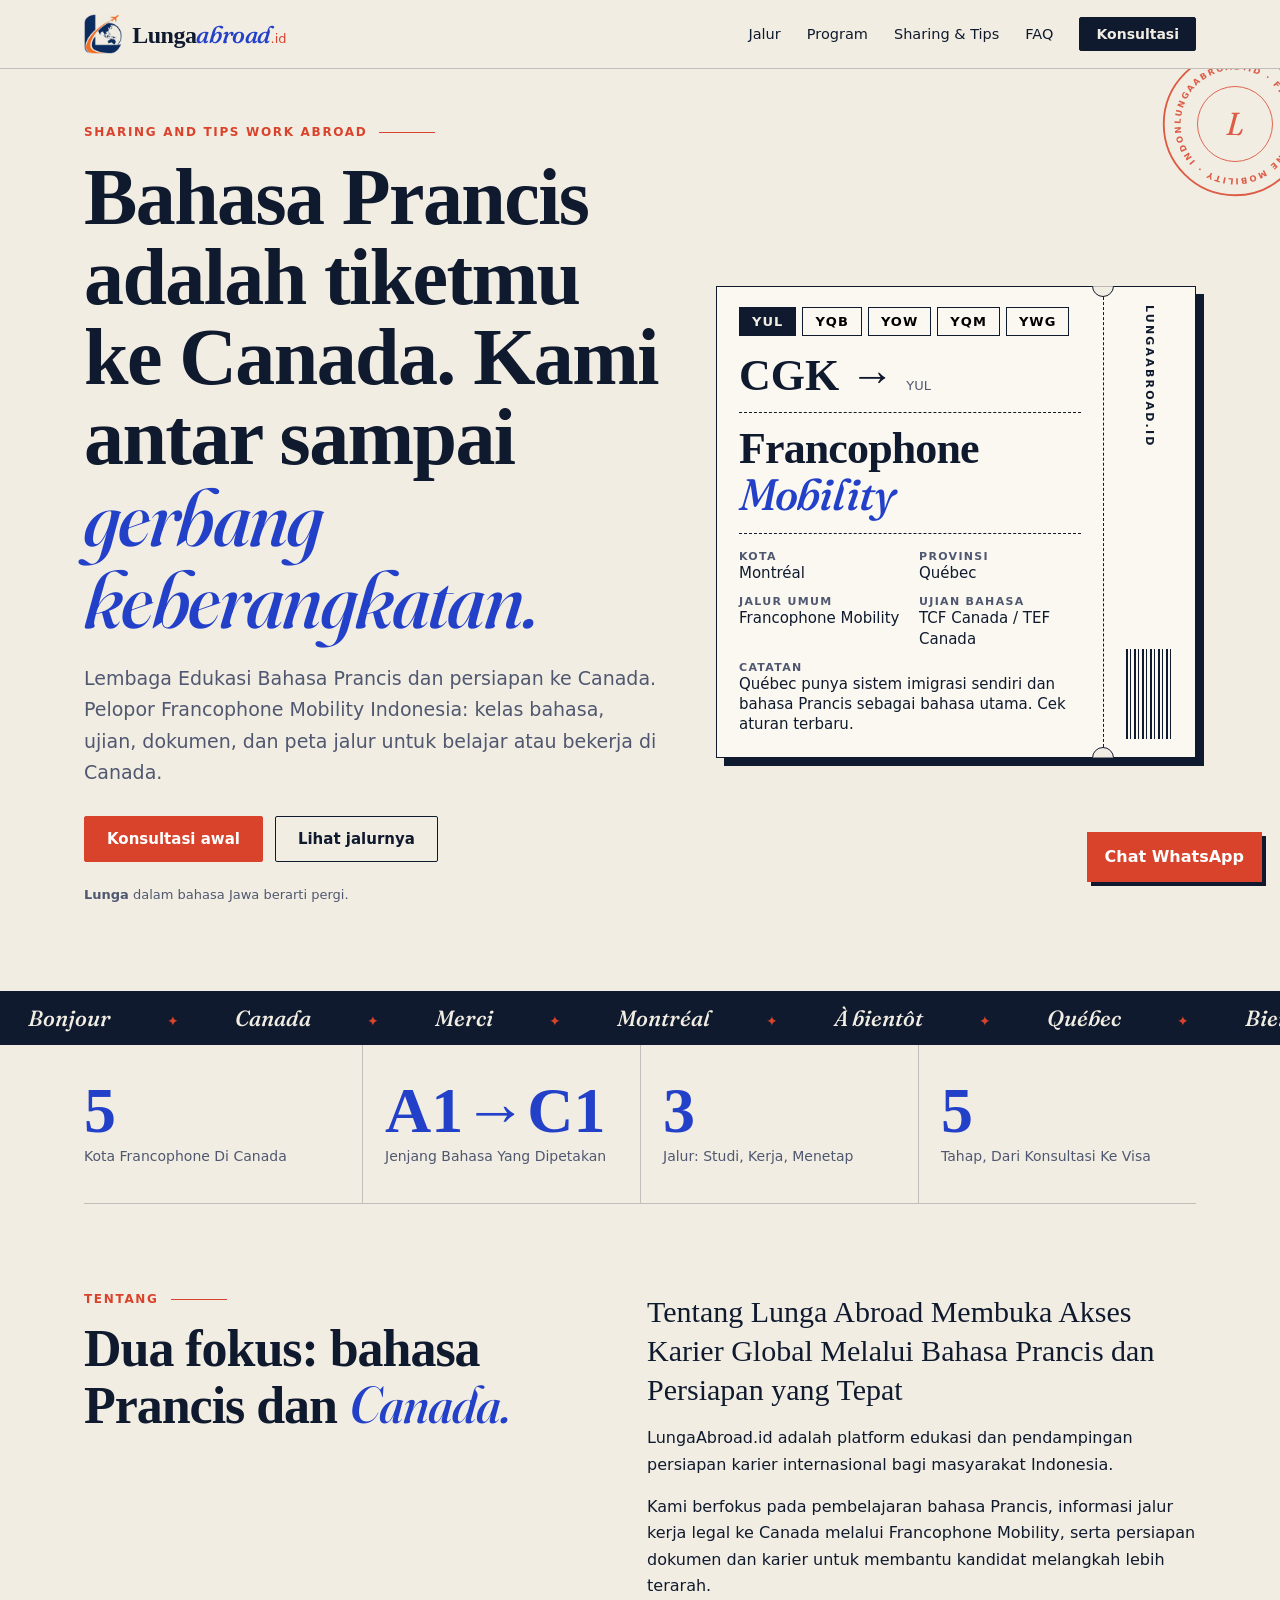
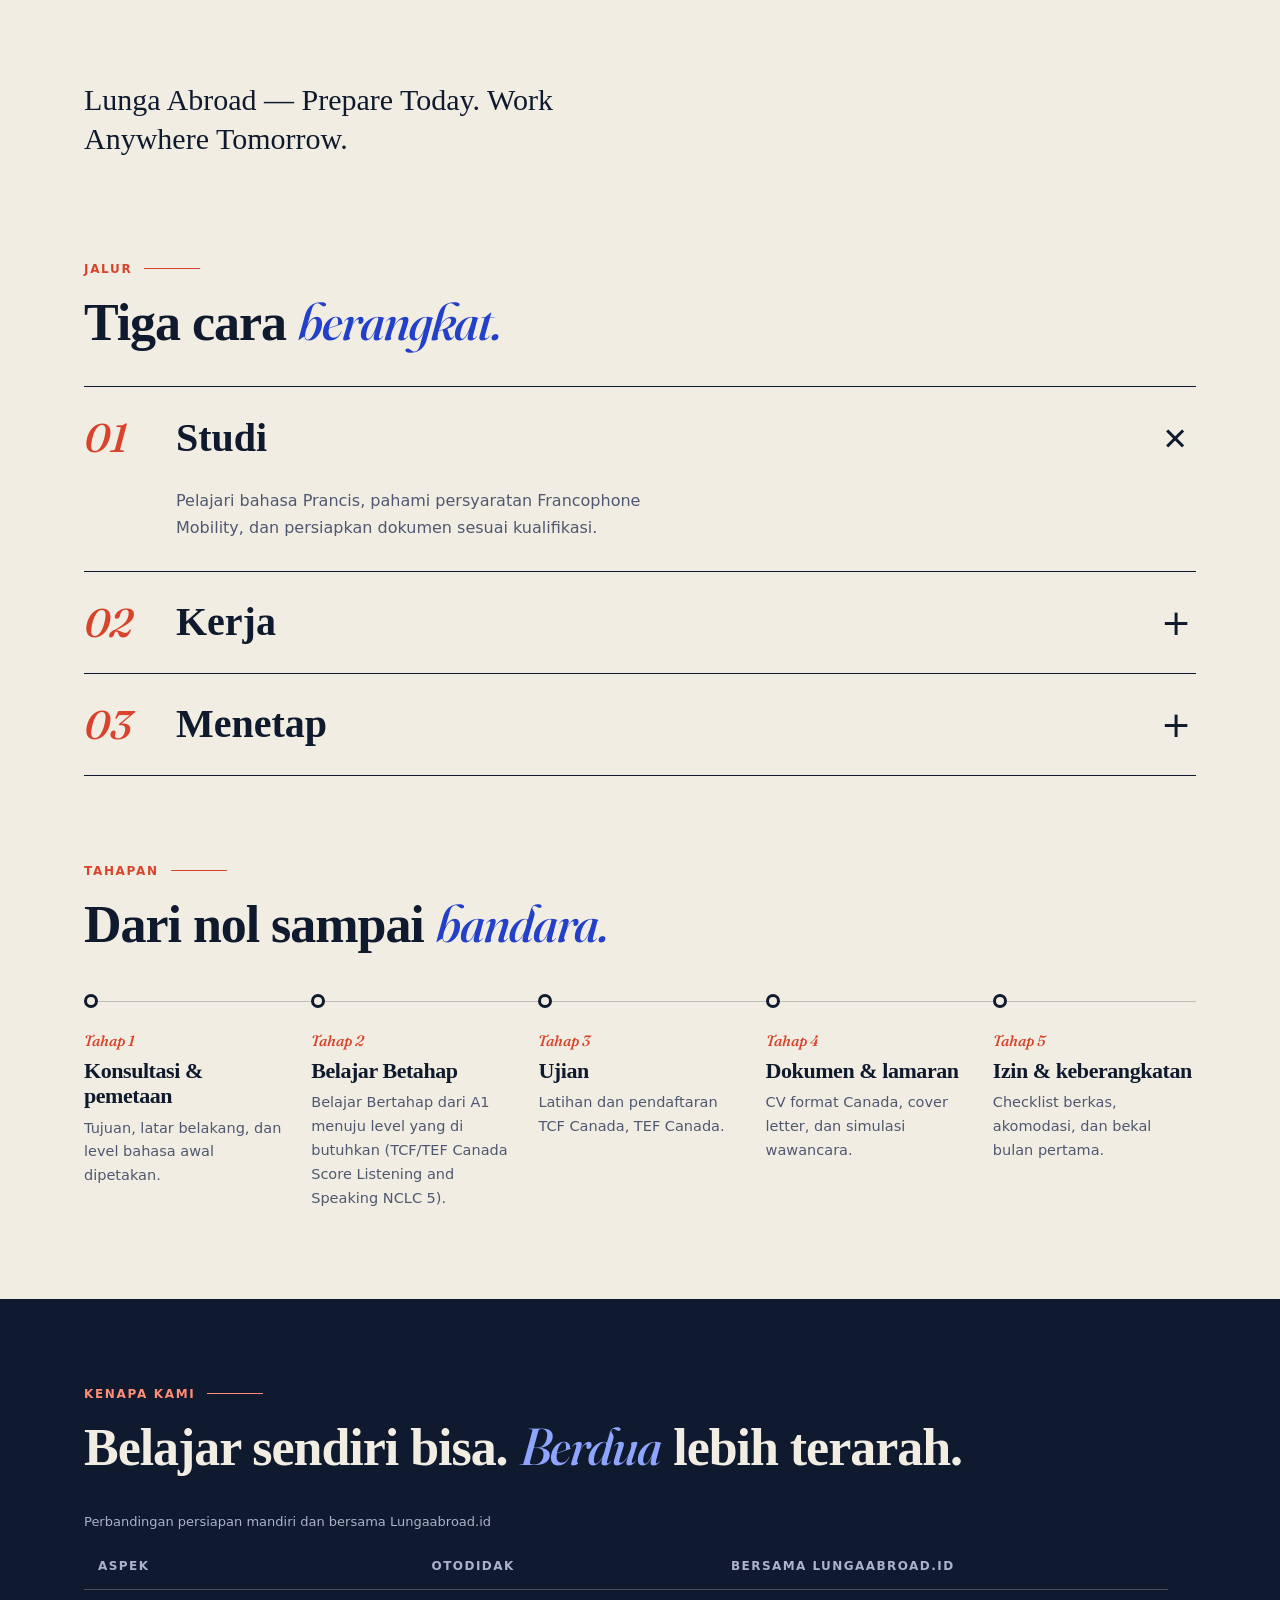
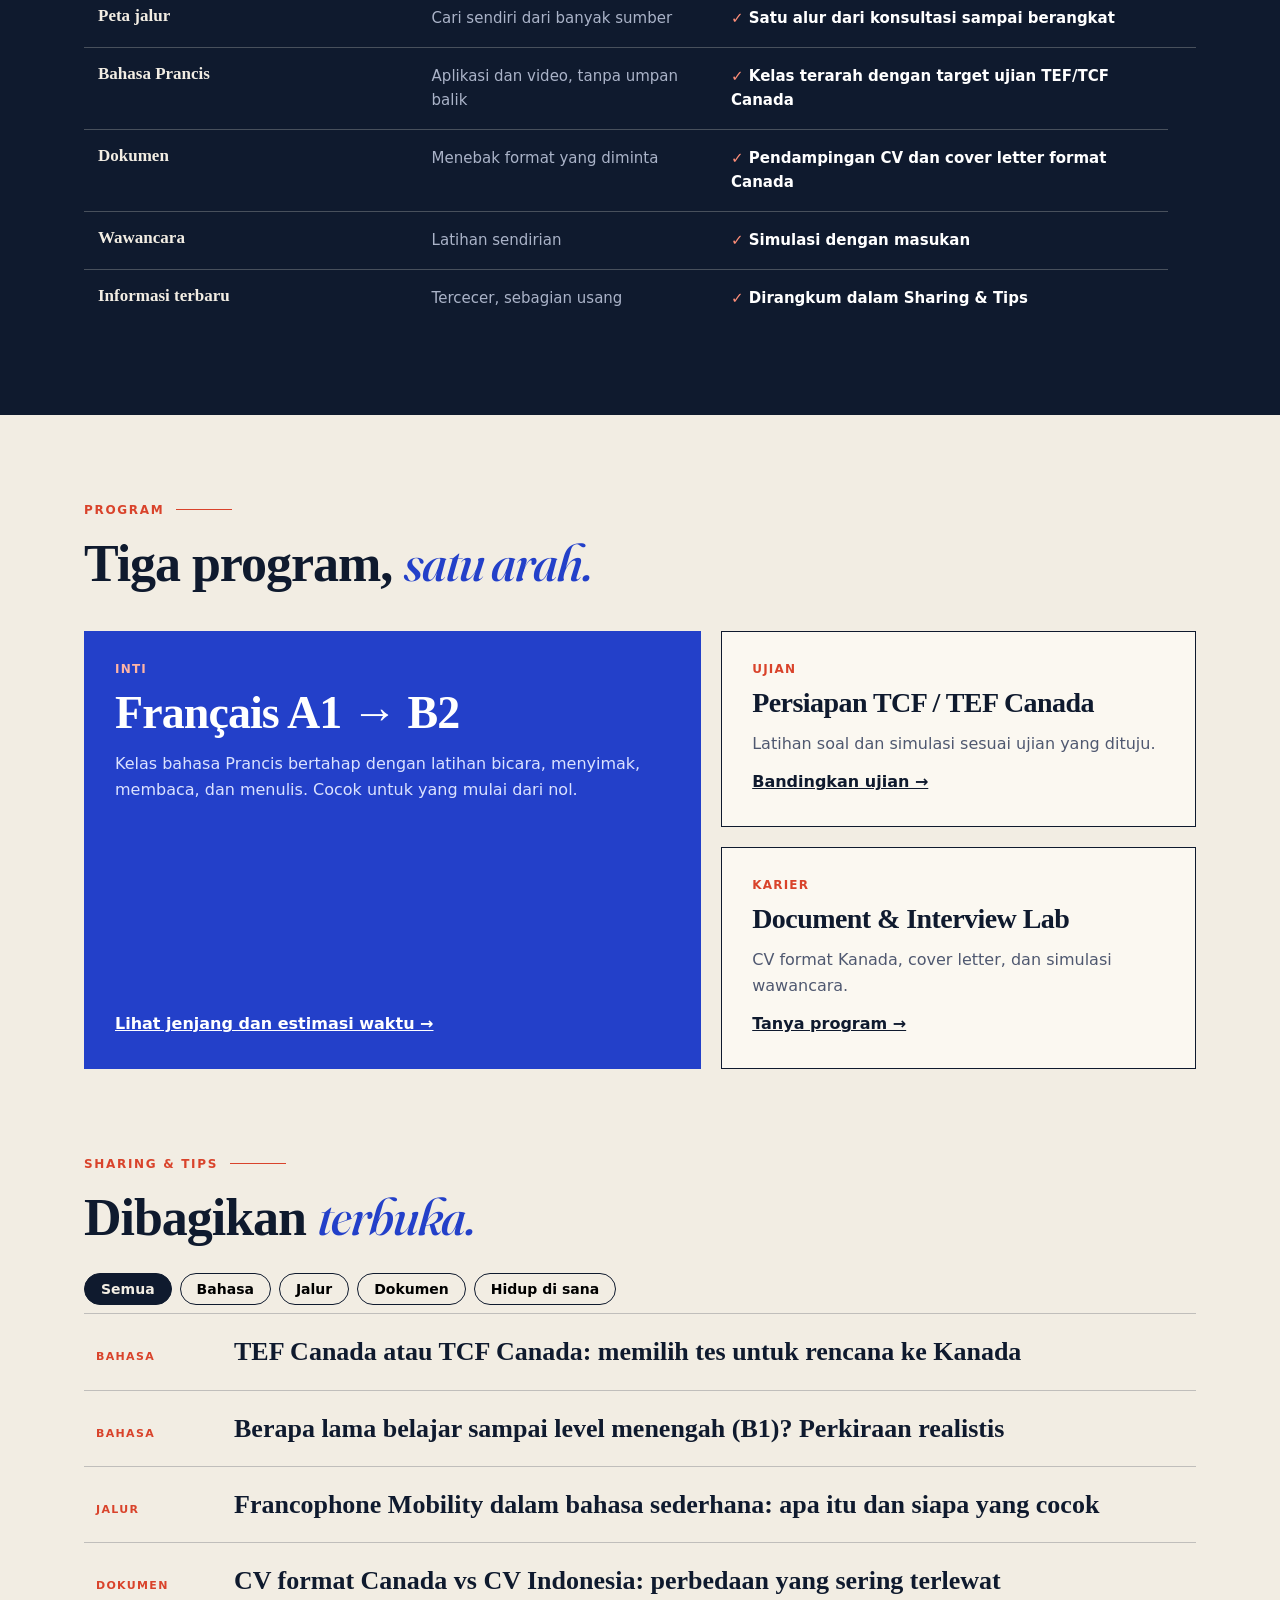
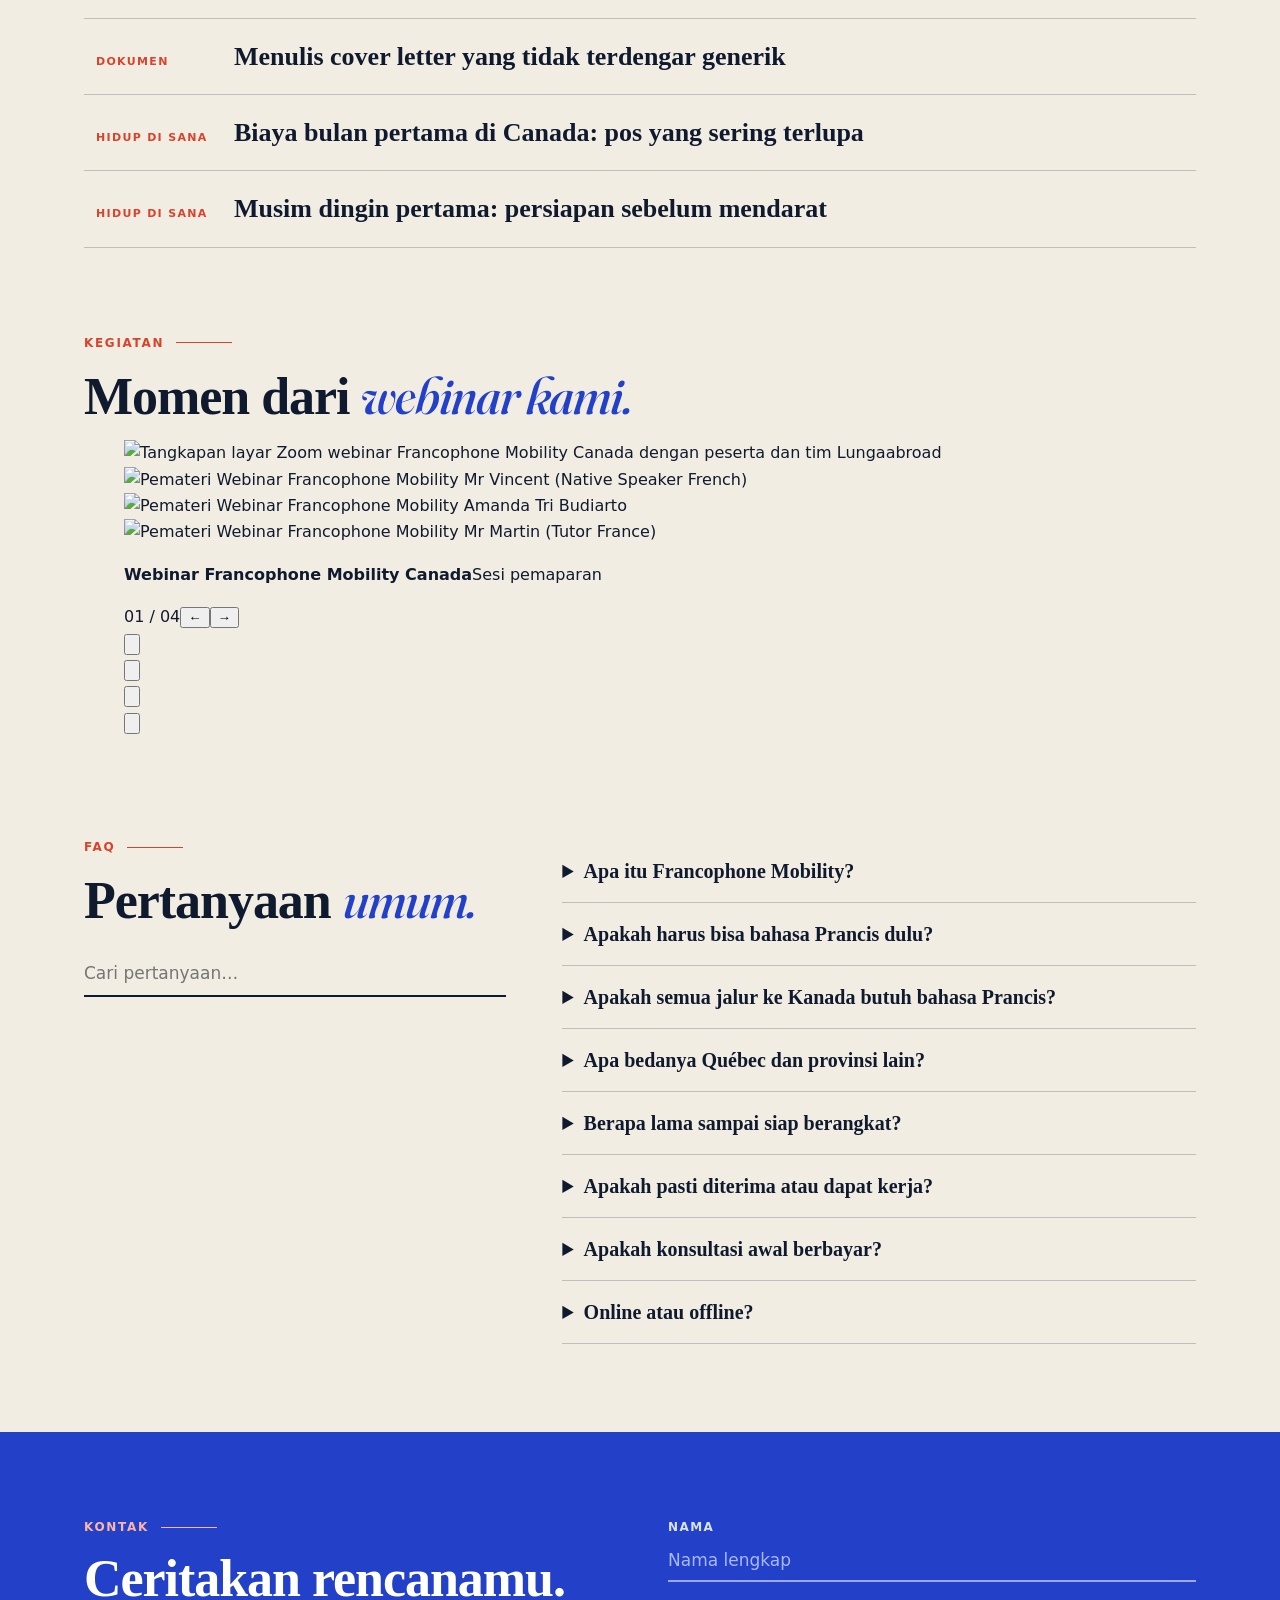
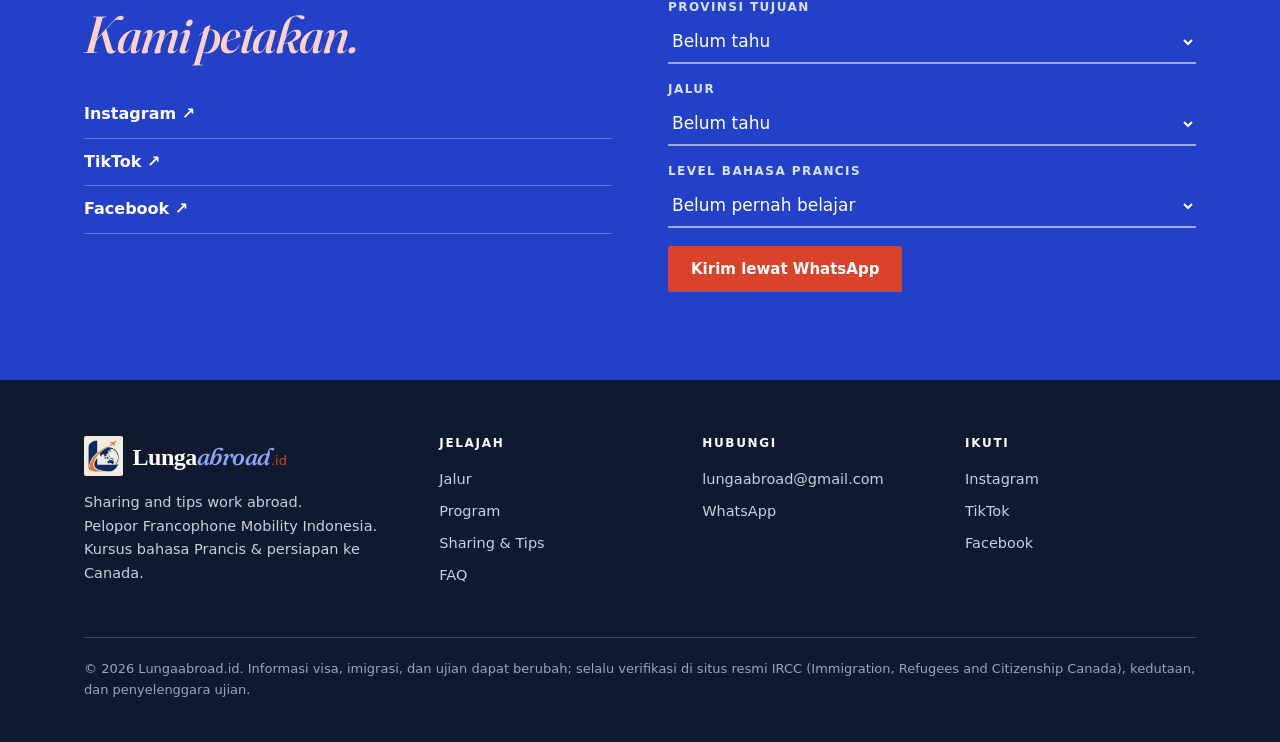
==== commit e9379ad1: "Update index.html" ====
--- a/index.html
+++ b/index.html
@@ -114,23 +114,32 @@
   <button class="chip" data-f="semua" aria-pressed="true">Semua</button><button class="chip" data-f="bahasa" aria-pressed="false">Bahasa</button><button class="chip" data-f="jalur" aria-pressed="false">Jalur</button><button class="chip" data-f="dokumen" aria-pressed="false">Dokumen</button><button class="chip" data-f="hidup" aria-pressed="false">Hidup di sana</button>
  </div>
  <ul class="tips" id="tipslist">
-  <li data-c="bahasa"><small>Bahasa</small><a href="#">TEF Canada atau TCF Canada: memilih tes untuk rencana ke Kanada</a><span>6 mnt</span></li>
-  <li data-c="bahasa"><small>Bahasa</small><a href="#">Berapa lama belajar sampai level menengah (B1)? Perkiraan realistis</a><span>6 mnt</span></li>
-  <li data-c="jalur"><small>Jalur</small><a href="#">Francophone Mobility dalam bahasa sederhana: apa itu dan siapa yang cocok</a><span>7 mnt</span></li>
-  <li data-c="dokumen"><small>Dokumen</small><a href="#">CV format Canada vs CV Indonesia: perbedaan yang sering terlewat</a><span>7 mnt</span></li>
-  <li data-c="dokumen"><small>Dokumen</small><a href="#">Menulis cover letter yang tidak terdengar generik</a><span>6 mnt</span></li>
-  <li data-c="hidup"><small>Hidup di sana</small><a href="#">Biaya bulan pertama di Kanada: pos yang sering terlupa</a><span>8 mnt</span></li>
-  <li data-c="hidup"><small>Hidup di sana</small><a href="#">Musim dingin pertama: persiapan sebelum mendarat</a><span>5 mnt</span></li>
+  <li data-c="bahasa"><small>Bahasa</small><a href="#">TEF Canada atau TCF Canada: memilih tes untuk rencana ke Kanada</a><span></span></li>
+  <li data-c="bahasa"><small>Bahasa</small><a href="#">Berapa lama belajar sampai level menengah (B1)? Perkiraan realistis</a><span></span></li>
+  <li data-c="jalur"><small>Jalur</small><a href="#">Francophone Mobility dalam bahasa sederhana: apa itu dan siapa yang cocok</a><span></span></li>
+  <li data-c="dokumen"><small>Dokumen</small><a href="#">CV format Canada vs CV Indonesia: perbedaan yang sering terlewat</a><span></span></li>
+  <li data-c="dokumen"><small>Dokumen</small><a href="#">Menulis cover letter yang tidak terdengar generik</a><span></span></li>
+  <li data-c="hidup"><small>Hidup di sana</small><a href="#">Biaya bulan pertama di Canada: pos yang sering terlupa</a><span></span></li>
+  <li data-c="hidup"><small>Hidup di sana</small><a href="#">Musim dingin pertama: persiapan sebelum mendarat</a><span></span></li>
  </ul>
 </div></section>
 
 <section class="sec" style="padding-top:0" aria-labelledby="j-alumni"><div class="wrap">
- <p class="lbl">Cerita</p><h2 id="j-alumni">Kartu pos dari <em>sana.</em></h2>
- <div class="pp">
-  <figure class="card"><span class="cth">Contoh</span><blockquote>Ganti dengan cerita alumni asli: apa yang paling membantu, dan berapa lama prosesnya.</blockquote><figcaption>Nama alumni · Kota tujuan</figcaption></figure>
-  <figure class="card"><span class="cth">Contoh</span><blockquote>Gunakan kutipan pendek, satu atau dua kalimat, dengan izin dari yang bersangkutan.</blockquote><figcaption>Nama alumni · Kota tujuan</figcaption></figure>
-  <figure class="card"><span class="cth">Contoh</span><blockquote>Tambahkan foto atau video singkat bila ada. Hapus label contoh setelah diganti.</blockquote><figcaption>Nama alumni · Kota tujuan</figcaption></figure>
- </div>
+ <p class="lbl">Kegiatan</p><h2 id="j-alumni">Momen dari <em>webinar kami.</em></h2>
+ <figure class="wsl" id="wsl" aria-roledescription="carousel" aria-label="Foto webinar Francophone Mobility Canada">
+  <div class="wst">
+   <div class="ws on" role="group" aria-roledescription="slide" aria-label="1 dari 4" data-sub="Peserta dan Tim Lungaabroad"><img src="assets/img/WhatsApp Image 2026-10-13 at 08.24.31.jpeg" alt="Tangkapan layar Zoom webinar Francophone Mobility Canada dengan peserta dan tim Lungaabroad" loading="lazy"></div>
+   <div class="ws" role="group" aria-roledescription="slide" aria-label="2 dari 4" data-sub="Pemateri Mr Vincent (Native Speaker French)"><img src="assets/img/WhatsApp Image 2026-10-13 at 08.24.32.jpeg" alt="Pemateri Webinar Francophone Mobility Mr Vincent (Native Speaker French)" loading="lazy"></div>
+   <div class="ws" role="group" aria-roledescription="slide" aria-label="3 dari 4" data-sub="Pemateri Amanda Tri Budiarto"><img src="assets/img/WhatsApp Image 2026-10-13 at 08.24.32 (1).jpeg" alt="Pemateri Webinar Francophone Mobility Amanda Tri Budiarto" loading="lazy"></div>
+   <div class="ws" role="group" aria-roledescription="slide" aria-label="4 dari 4" data-sub="Pemateri Mr Martin (Tutor France)"><img src="assets/img/WhatsApp Image 2026-10-13 at 08.24.31 (1).jpeg" alt="Pemateri Webinar Francophone Mobility Mr Martin (Tutor France)
+" loading="lazy"></div>
+  </div>
+  <figcaption class="wbar">
+   <p class="wcap"><b>Webinar Francophone Mobility Canada</b><span id="wsub">Sesi pemaparan</span></p>
+   <div class="wctl"><span class="wnum" id="wnum" aria-hidden="true">01 / 04</span><button type="button" id="wprev" aria-label="Foto sebelumnya">←</button><button type="button" id="wnext" aria-label="Foto berikutnya">→</button></div>
+  </figcaption>
+  <ul class="wth"><li><button type="button" class="wt" aria-label="Lihat foto 1" aria-current="true"><img src="assets/img/WhatsApp Image 2026-10-13 at 08.24.31.jpeg" alt=""></button></li><li><button type="button" class="wt" aria-label="Lihat foto 2"><img src="assets/img/WhatsApp Image 2026-10-13 at 08.24.32.jpeg" alt=""></button></li><li><button type="button" class="wt" aria-label="Lihat foto 3"><img src="assets/img/WhatsApp Image 2026-10-13 at 08.24.32 (1).jpeg" alt=""></button></li><li><button type="button" class="wt" aria-label="Lihat foto 4"><img src="assets/img/WhatsApp Image 2026-10-13 at 08.24.31 (1).jpeg" alt=""></button></li></ul>
+ </figure>
 </div></section>
 
 <section class="sec" id="faq" style="padding-top:0" aria-labelledby="j-faq"><div class="wrap fq">
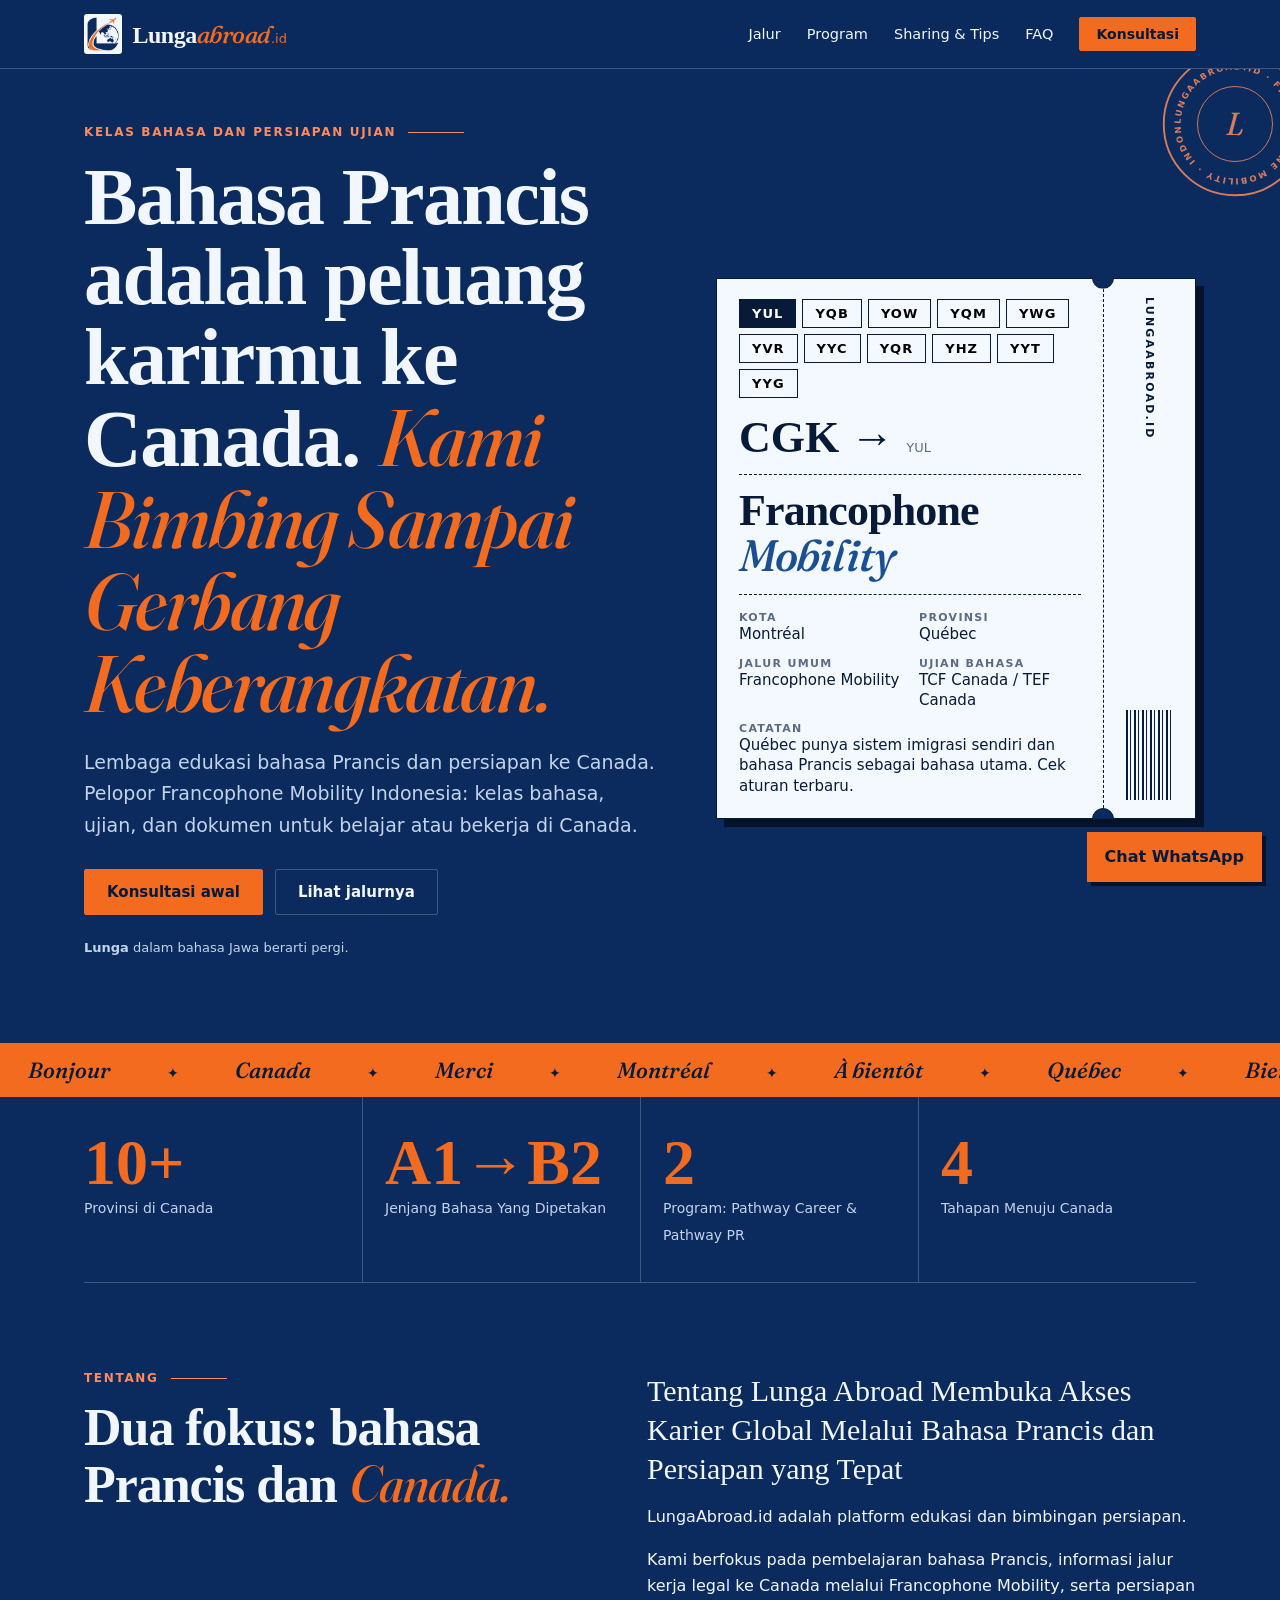
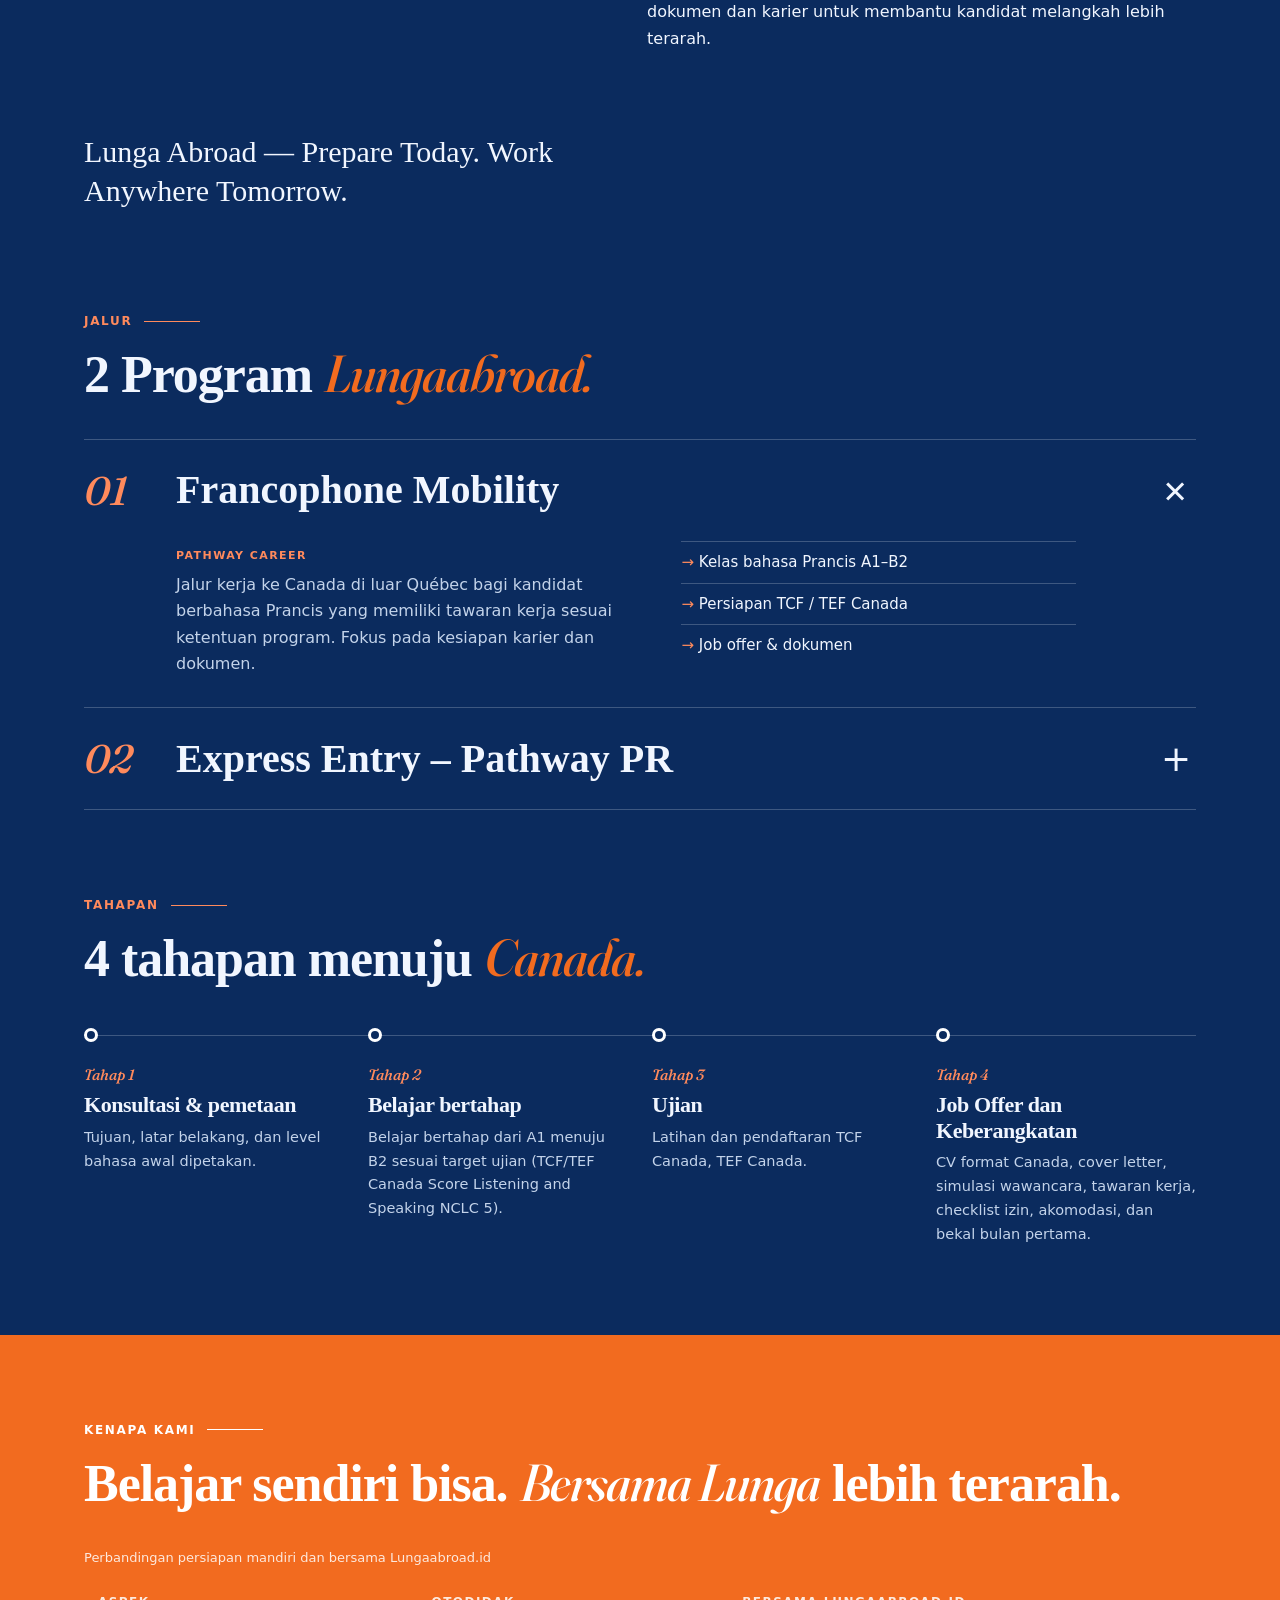
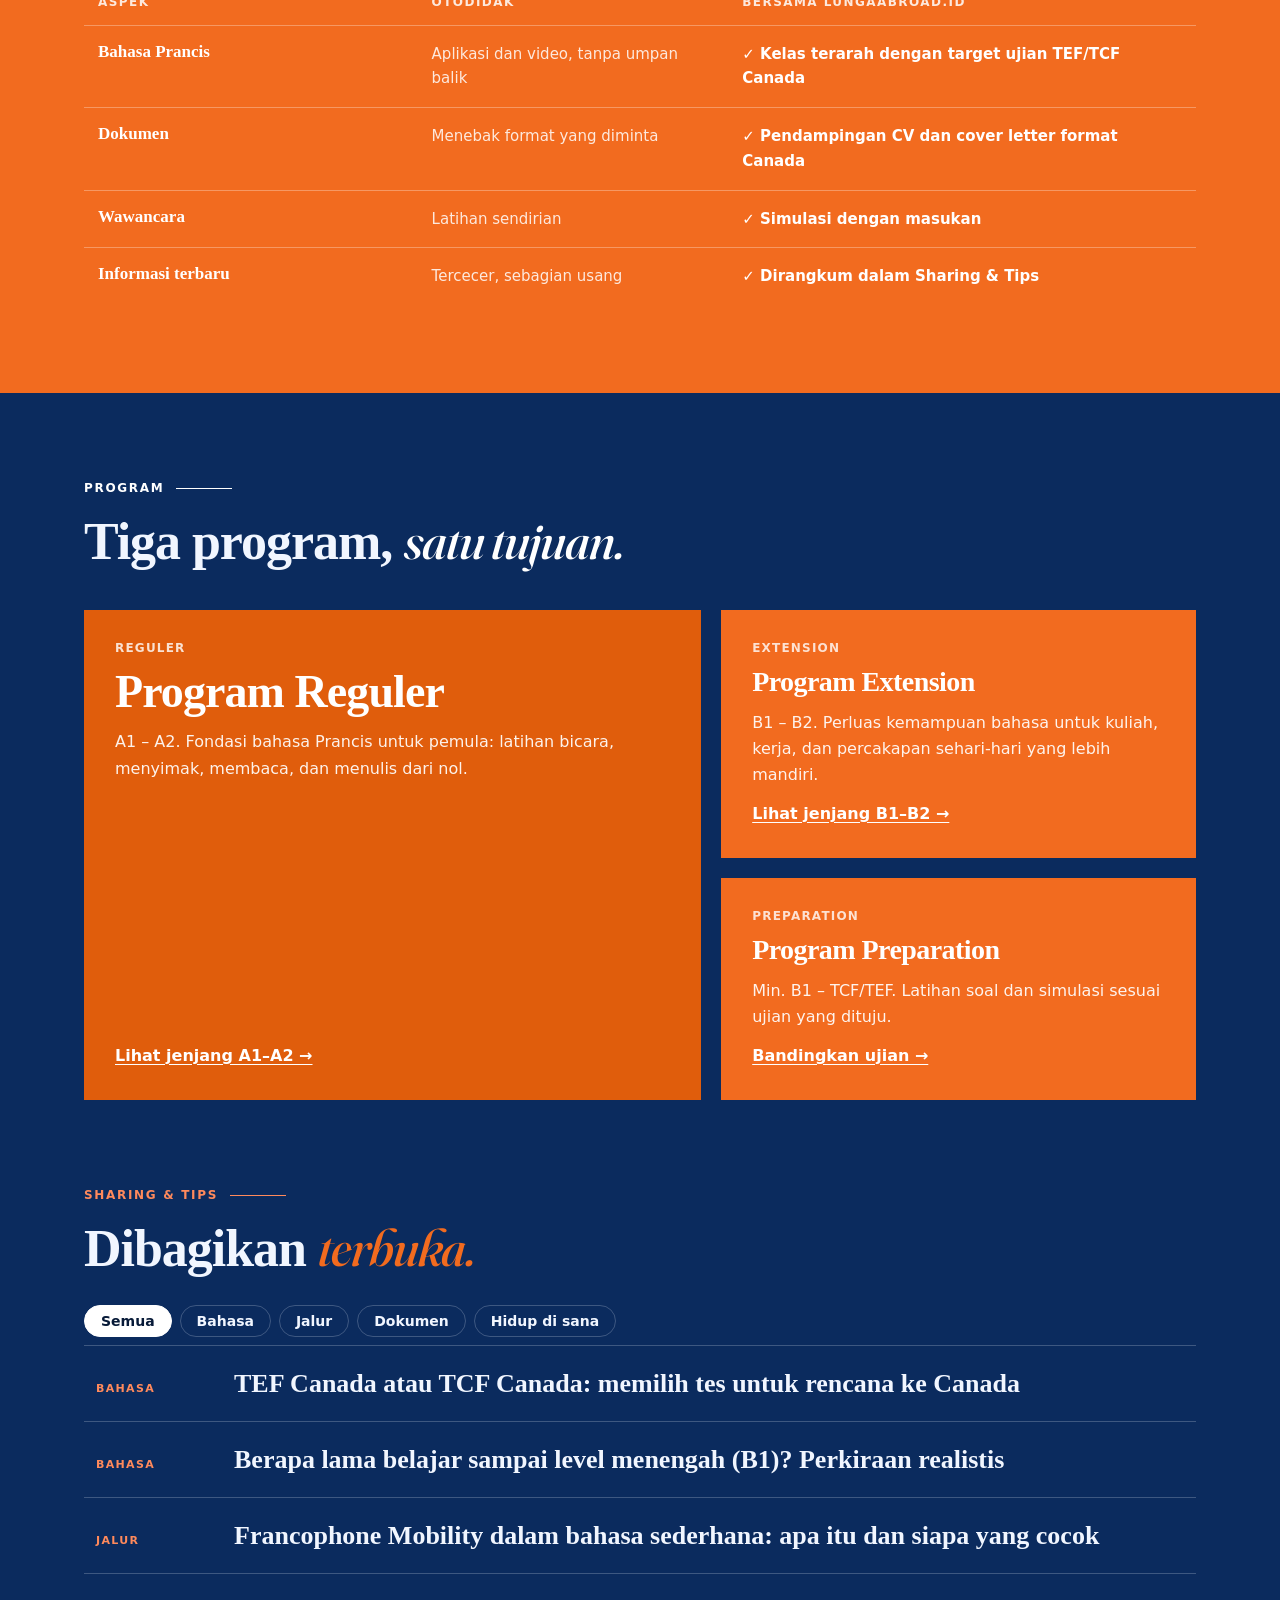
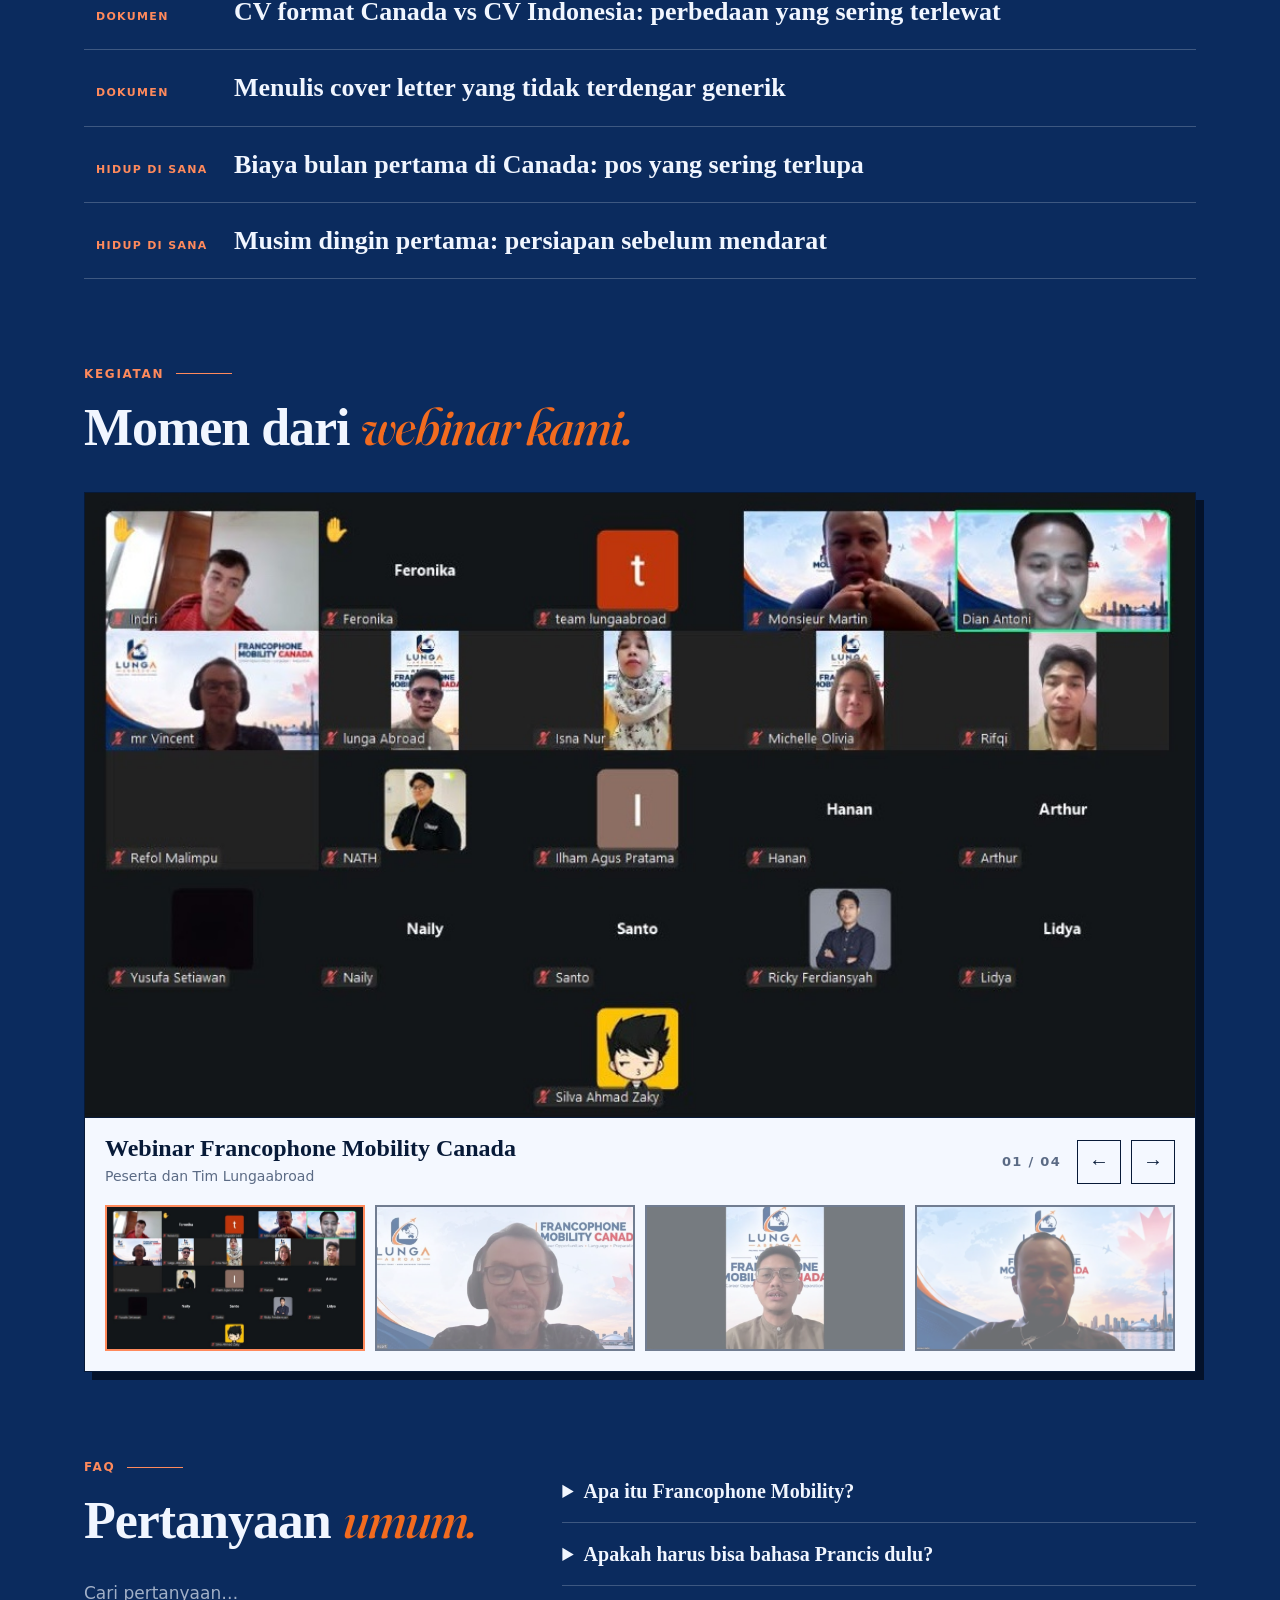
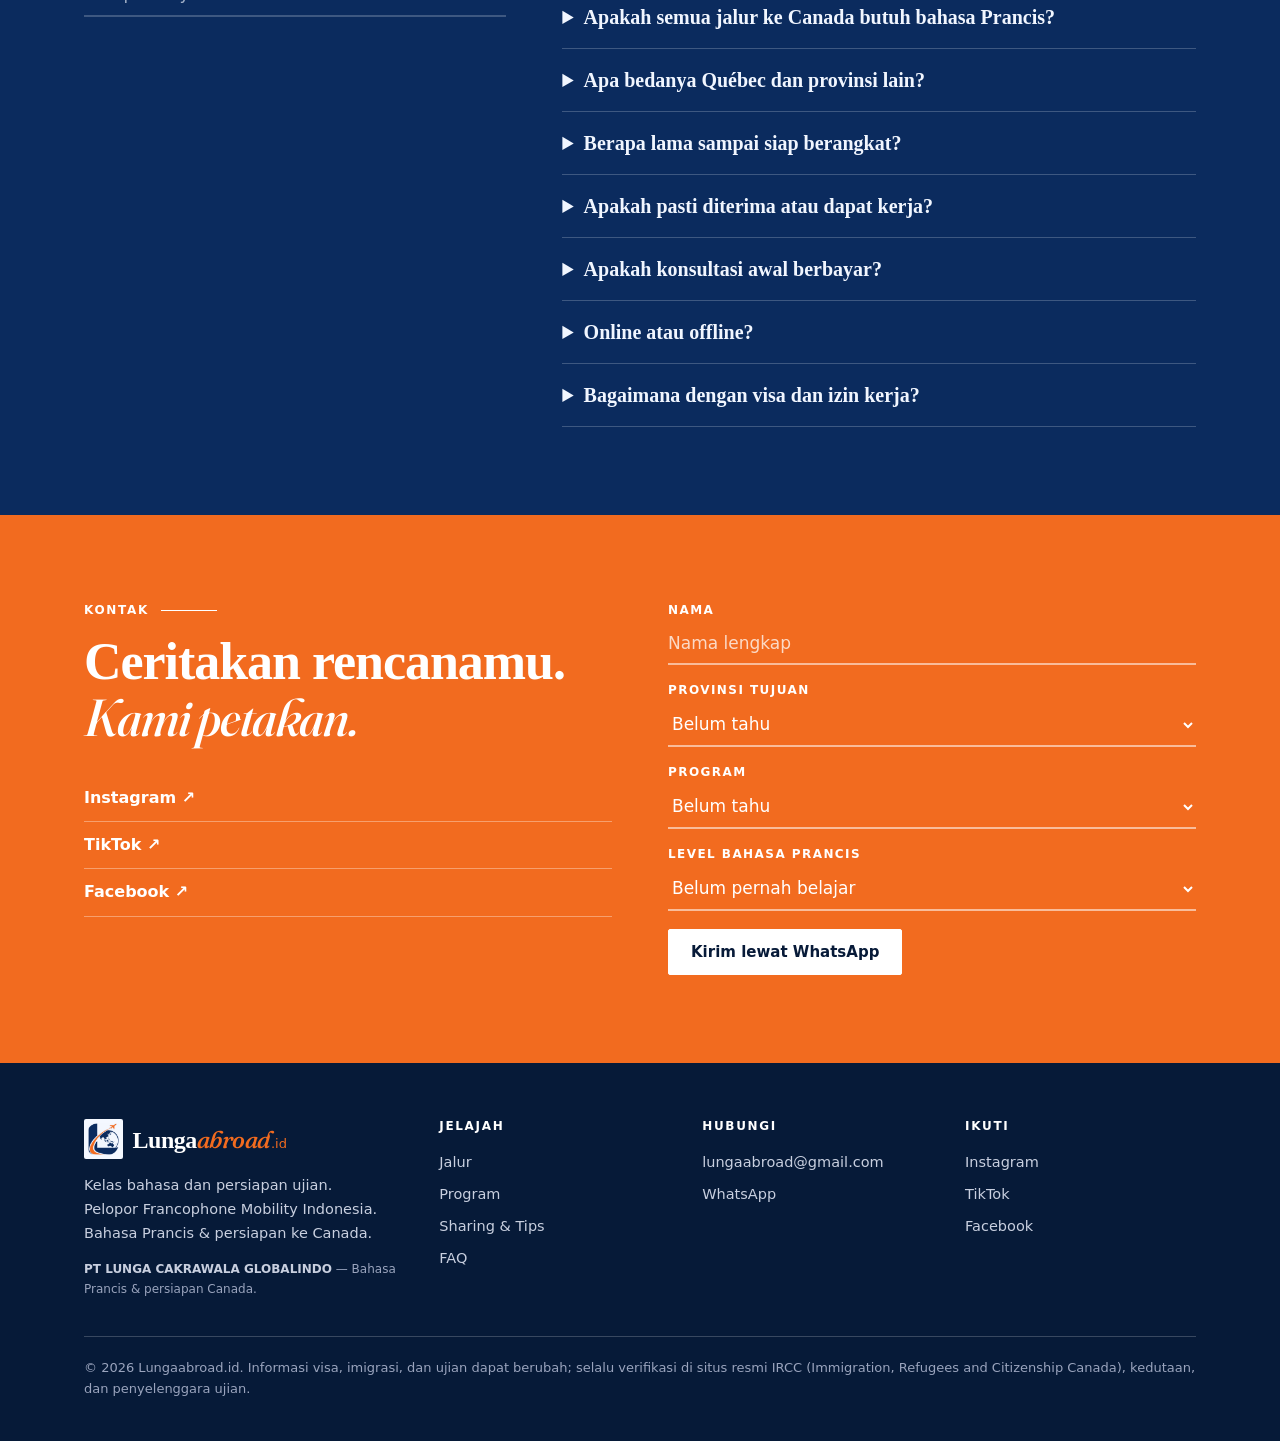
==== commit b045c951: "Add files via upload" ====
--- a/index.html
+++ b/index.html
@@ -3,14 +3,14 @@
 <head>
 <meta charset="utf-8">
 <meta name="viewport" content="width=device-width, initial-scale=1, viewport-fit=cover">
-<meta name="theme-color" content="#F2EDE3">
+<meta name="theme-color" content="#0B2B5E">
 <link rel="icon" href="assets/img/favicon.png">
 <link href="https://fonts.googleapis.com/css2?family=Fraunces:ital,opsz,wght@0,9..144,500;0,9..144,600;0,9..144,700;1,9..144,500&family=Instrument+Sans:wght@400;500;600&display=swap" rel="stylesheet">
 <link rel="stylesheet" href="css/style.css">
 <title>Lungaabroad.id — Kursus Bahasa Prancis &amp; Persiapan ke Canada | Francophone Mobility Indonesia</title>
-<meta name="description" content="Kursus bahasa Prancis dan persiapan studi atau kerja ke Kanada: kelas bahasa, ujian TCF/TEF Canada, dokumen, dan pendampingan. Pelopor Francophone Mobility Indonesia.">
-<meta property="og:title" content="Lungaabroad.id — Francophone Mobility Indonesia">
-<meta property="og:description" content="Sharing and tips work abroad: dari bahasa Prancis sampai Canada.">
+<meta name="description" content="Kelas bahasa Prancis dan persiapan ujian ke Canada: jenjang A1–B2, TCF/TEF Canada, dokumen, dan bimbingan sampai keberangkatan. Pelopor Francophone Mobility Indonesia.">
+<meta property="og:title" content="Lungaabroad.id — Kelas Bahasa Prancis &amp; Persiapan Ujian ke Canada">
+<meta property="og:description" content="Bahasa Prancis adalah peluang karirmu ke Canada. Kami bimbing sampai gerbang keberangkatan.">
 <meta property="og:image" content="assets/img/og.jpg">
 </head>
 <body>
@@ -30,13 +30,13 @@
  <svg class="stamp" viewBox="0 0 160 160" aria-hidden="true"><defs><path id="cir" d="M80,80 m-58,0 a58,58 0 1,1 116,0 a58,58 0 1,1 -116,0"/></defs><circle cx="80" cy="80" r="76" fill="none" stroke="currentColor" stroke-width="2"/><circle cx="80" cy="80" r="40" fill="none" stroke="currentColor"/><text font-size="9" letter-spacing="2" font-weight="600" fill="currentColor"><textPath href="#cir">LUNGAABROAD.ID · FRANCOPHONE MOBILITY · INDONESIA ·</textPath></text><text x="80" y="92" text-anchor="middle" font-family="Fraunces,serif" font-style="italic" font-size="34" fill="currentColor">L</text></svg>
  <div class="hg">
   <div>
-   <p class="lbl">Sharing and tips work abroad</p>
-   <h1 id="h1">Bahasa Prancis adalah tiketmu ke Canada. Kami antar sampai <em>gerbang keberangkatan.</em></h1>
-   <p class="lead">Lembaga Edukasi Bahasa Prancis dan persiapan ke Canada. Pelopor Francophone Mobility Indonesia: kelas bahasa, ujian, dokumen, dan peta jalur untuk belajar atau bekerja di Canada.</p>
+   <p class="lbl">Kelas bahasa dan persiapan ujian</p>
+   <h1 id="h1">Bahasa Prancis adalah peluang karirmu ke Canada. <em>Kami Bimbing Sampai Gerbang Keberangkatan.</em></h1>
+   <p class="lead">Lembaga edukasi bahasa Prancis dan persiapan ke Canada. Pelopor Francophone Mobility Indonesia: kelas bahasa, ujian, dan dokumen untuk belajar atau bekerja di Canada.</p>
    <p class="row"><a class="btn rouge" href="#kontak">Konsultasi awal</a><a class="btn line" href="#jalur">Lihat jalurnya</a></p>
    <p class="note"><b>Lunga</b> dalam bahasa Jawa berarti pergi.</p>
   </div>
-  <section class="pass rv" aria-label="Pilih kota tujuan di Kanada">
+  <section class="pass rv" aria-label="Pilih kota tujuan di Canada">
    <div class="pmain">
     <div class="tabs" role="tablist" id="tabs" aria-label="Tujuan"></div>
     <div class="rt" id="rt" aria-live="polite">CGK → <span id="kodetujuan">YUL</span></div>
@@ -51,48 +51,45 @@
 <div class="tick" aria-hidden="true"><div class="tk" id="tk"></div></div>
 
 <section class="wrap" aria-label="Ringkasan"><div class="num">
- <div><b>5</b><span>Kota Francophone Di Canada</span></div>
- <div><b>A1→C1</b><span>Jenjang Bahasa Yang Dipetakan</span></div>
- <div><b>3</b><span>Jalur: Studi, Kerja, Menetap</span></div>
- <div><b>5</b><span>Tahap, Dari Konsultasi Ke Visa</span></div>
+ <div><b>10+</b><span>Provinsi di Canada</span></div>
+ <div><b>A1→B2</b><span>Jenjang Bahasa Yang Dipetakan</span></div>
+ <div><b>2</b><span>Program: Pathway Career &amp; Pathway PR</span></div>
+ <div><b>4</b><span>Tahapan Menuju Canada</span></div>
 </div></section>
 
 <section class="sec" id="tentang" aria-labelledby="j-tentang"><div class="wrap ab">
  <div class="rv"><p class="lbl">Tentang</p><h2 id="j-tentang">Dua fokus: bahasa Prancis dan <em>Canada.</em></h2></div>
  <div class="rv"><p class="big">Tentang Lunga Abroad
 Membuka Akses Karier Global Melalui Bahasa Prancis dan Persiapan yang Tepat</p>
- <p>LungaAbroad.id adalah platform edukasi dan pendampingan persiapan karier internasional bagi masyarakat Indonesia.</p>
+ <p>LungaAbroad.id adalah platform edukasi dan bimbingan persiapan.</p>
  <p>Kami berfokus pada pembelajaran bahasa Prancis, informasi jalur kerja legal ke Canada melalui Francophone Mobility, serta persiapan dokumen dan karier untuk membantu kandidat melangkah lebih terarah.</p></div>
  <p class="big">Lunga Abroad — Prepare Today. Work Anywhere Tomorrow.</p>
 </div></section>
 
 <section class="sec" id="jalur" style="padding-top:0" aria-labelledby="j-jalur"><div class="wrap">
- <p class="lbl">Jalur</p><h2 id="j-jalur">Tiga cara <em>berangkat.</em></h2>
+ <p class="lbl">Jalur</p><h2 id="j-jalur">2 Program <em>Lungaabroad.</em></h2>
  <div class="jl">
-  <details class="j" name="jalur" open><summary><span class="n">01</span><span class="t">Studi</span></summary><div class="jb"><p>Pelajari bahasa Prancis, pahami persyaratan Francophone Mobility, dan persiapkan dokumen sesuai kualifikasi.</p><ul></ul></div></details>
-  <details class="j" name="jalur"><summary><span class="n">02</span><span class="t">Kerja</span></summary><div class="jb"><p>Cari lowongan yang sesuai dengan pengalaman dan keterampilan, lalu ajukan lamaran kepada pemberi kerja di Kanada. Kandidat perlu memperoleh tawaran kerja yang memenuhi ketentuan program.<p><ul><ul></div></details>
-  <details class="j" name="jalur"><summary><span class="n">03</span><span class="t">Menetap</span></summary><div class="jb"><p>Setelah memenuhi persyaratan, lanjutkan proses pengajuan izin kerja. Setelah tiba di Kanada, pahami kewajiban administratif dan persiapkan kehidupan serta karier di lingkungan baru.</p><ul><ul></div></details>
+  <details class="j" name="jalur" open><summary><span class="n">01</span><span class="t">Francophone Mobility</span></summary><div class="jb"><div><span class="jt">Pathway Career</span><p>Jalur kerja ke Canada di luar Québec bagi kandidat berbahasa Prancis yang memiliki tawaran kerja sesuai ketentuan program. Fokus pada kesiapan karier dan dokumen.</p></div><ul><li>Kelas bahasa Prancis A1–B2</li><li>Persiapan TCF / TEF Canada</li><li>Job offer &amp; dokumen</li></ul></div></details>
+  <details class="j" name="jalur"><summary><span class="n">02</span><span class="t">Express Entry – Pathway PR</span></summary><div class="jb"><div><span class="jt">Pathway PR</span><p>Jalur menetap permanen melalui Express Entry. Kemampuan bahasa Prancis memberi nilai tambah dalam profil kandidat dan strategi menuju PR.</p></div><ul><li>Pemetaan profil Express Entry</li><li>Strategi bahasa &amp; skor</li><li>Pendampingan menuju PR</li></ul></div></details>
  </div>
 </div></section>
 
 <section class="sec" style="padding-top:0" aria-labelledby="j-tahap"><div class="wrap">
- <p class="lbl">Tahapan</p><h2 id="j-tahap">Dari nol sampai <em>bandara.</em></h2>
+ <p class="lbl">Tahapan</p><h2 id="j-tahap">4 tahapan menuju <em>Canada.</em></h2>
  <ol class="steps" id="steps">
   <li><b>Tahap 1</b><h3>Konsultasi &amp; pemetaan</h3><p>Tujuan, latar belakang, dan level bahasa awal dipetakan.</p></li>
-  <li><b>Tahap 2</b><h3>Belajar Betahap</h3><p>Belajar Bertahap dari A1 menuju level yang di butuhkan (TCF/TEF Canada Score Listening and Speaking NCLC 5).</p></li>
+  <li><b>Tahap 2</b><h3>Belajar bertahap</h3><p>Belajar bertahap dari A1 menuju B2 sesuai target ujian (TCF/TEF Canada Score Listening and Speaking NCLC 5).</p></li>
   <li><b>Tahap 3</b><h3>Ujian</h3><p>Latihan dan pendaftaran TCF Canada, TEF Canada.</p></li>
-  <li><b>Tahap 4</b><h3>Dokumen &amp; lamaran</h3><p>CV format Canada, cover letter, dan simulasi wawancara.</p></li>
-  <li><b>Tahap 5</b><h3>Izin &amp; keberangkatan</h3><p>Checklist berkas, akomodasi, dan bekal bulan pertama.</p></li>
+  <li><b>Tahap 4</b><h3>Job Offer dan Keberangkatan</h3><p>CV format Canada, cover letter, simulasi wawancara, tawaran kerja, checklist izin, akomodasi, dan bekal bulan pertama.</p></li>
  </ol>
 </div></section>
 
-<section class="sec gelap" aria-labelledby="j-beda"><div class="wrap">
- <p class="lbl">Kenapa kami</p><h2 id="j-beda">Belajar sendiri bisa. <em>Berdua</em> lebih terarah.</h2>
+<section class="sec oranye" aria-labelledby="j-beda"><div class="wrap">
+ <p class="lbl">Kenapa kami</p><h2 id="j-beda">Belajar sendiri bisa. <em>Bersama Lunga</em> lebih terarah.</h2>
  <div class="scroll"><table><caption>Perbandingan persiapan mandiri dan bersama Lungaabroad.id</caption>
  <thead><tr><th scope="col">Aspek</th><th scope="col">Otodidak</th><th scope="col">Bersama Lungaabroad.id</th></tr></thead>
  <tbody>
-  <tr><th scope="row">Peta jalur</th><td class="x">Cari sendiri dari banyak sumber</td><td class="y">Satu alur dari konsultasi sampai berangkat</td></tr>
-  <tr><th scope="row">Bahasa Prancis</th><td class="x">Aplikasi dan video, tanpa umpan balik</td><td class="y">Kelas terarah dengan target ujian TEF/TCF Canada<td><tr>
+  <tr><th scope="row">Bahasa Prancis</th><td class="x">Aplikasi dan video, tanpa umpan balik</td><td class="y">Kelas terarah dengan target ujian TEF/TCF Canada</td></tr>
   <tr><th scope="row">Dokumen</th><td class="x">Menebak format yang diminta</td><td class="y">Pendampingan CV dan cover letter format Canada</td></tr>
   <tr><th scope="row">Wawancara</th><td class="x">Latihan sendirian</td><td class="y">Simulasi dengan masukan</td></tr>
   <tr><th scope="row">Informasi terbaru</th><td class="x">Tercecer, sebagian usang</td><td class="y">Dirangkum dalam Sharing &amp; Tips</td></tr>
@@ -100,11 +97,11 @@
 </div></section>
 
 <section class="sec" id="program" aria-labelledby="j-prog"><div class="wrap">
- <p class="lbl">Program</p><h2 id="j-prog">Tiga program, <em>satu arah.</em></h2>
+ <p class="lbl">Program</p><h2 id="j-prog">Tiga program, <em>satu tujuan.</em></h2>
  <div class="pg">
-  <article class="pc f"><span class="tg">Inti</span><h3>Français A1 → B2</h3><p>Kelas bahasa Prancis bertahap dengan latihan bicara, menyimak, membaca, dan menulis. Cocok untuk yang mulai dari nol.</p><a href="program.html#level">Lihat jenjang dan estimasi waktu →</a></article>
-  <article class="pc"><span class="tg">Ujian</span><h3>Persiapan TCF / TEF Canada</h3><p>Latihan soal dan simulasi sesuai ujian yang dituju.</p><a href="program.html#ujian">Bandingkan ujian →</a></article>
-  <article class="pc"><span class="tg">Karier</span><h3>Document &amp; Interview Lab</h3><p>CV format Kanada, cover letter, dan simulasi wawancara.</p><a href="#kontak">Tanya program →</a></article>
+  <article class="pc f"><span class="tg">Reguler</span><h3>Program Reguler</h3><p>A1 – A2. Fondasi bahasa Prancis untuk pemula: latihan bicara, menyimak, membaca, dan menulis dari nol.</p><a href="program.html#level">Lihat jenjang A1–A2 →</a></article>
+  <article class="pc"><span class="tg">Extension</span><h3>Program Extension</h3><p>B1 – B2. Perluas kemampuan bahasa untuk kuliah, kerja, dan percakapan sehari-hari yang lebih mandiri.</p><a href="program.html#level">Lihat jenjang B1–B2 →</a></article>
+  <article class="pc"><span class="tg">Preparation</span><h3>Program Preparation</h3><p>Min. B1 – TCF/TEF. Latihan soal dan simulasi sesuai ujian yang dituju.</p><a href="program.html#ujian">Bandingkan ujian →</a></article>
  </div>
 </div></section>
 
@@ -114,7 +111,7 @@
   <button class="chip" data-f="semua" aria-pressed="true">Semua</button><button class="chip" data-f="bahasa" aria-pressed="false">Bahasa</button><button class="chip" data-f="jalur" aria-pressed="false">Jalur</button><button class="chip" data-f="dokumen" aria-pressed="false">Dokumen</button><button class="chip" data-f="hidup" aria-pressed="false">Hidup di sana</button>
  </div>
  <ul class="tips" id="tipslist">
-  <li data-c="bahasa"><small>Bahasa</small><a href="#">TEF Canada atau TCF Canada: memilih tes untuk rencana ke Kanada</a><span></span></li>
+  <li data-c="bahasa"><small>Bahasa</small><a href="#">TEF Canada atau TCF Canada: memilih tes untuk rencana ke Canada</a><span></span></li>
   <li data-c="bahasa"><small>Bahasa</small><a href="#">Berapa lama belajar sampai level menengah (B1)? Perkiraan realistis</a><span></span></li>
   <li data-c="jalur"><small>Jalur</small><a href="#">Francophone Mobility dalam bahasa sederhana: apa itu dan siapa yang cocok</a><span></span></li>
   <li data-c="dokumen"><small>Dokumen</small><a href="#">CV format Canada vs CV Indonesia: perbedaan yang sering terlewat</a><span></span></li>
@@ -145,15 +142,15 @@
 <section class="sec" id="faq" style="padding-top:0" aria-labelledby="j-faq"><div class="wrap fq">
  <div><p class="lbl">FAQ</p><h2 id="j-faq">Pertanyaan <em>umum.</em></h2><label class="sr" for="cari" style="position:absolute;left:-999px">Cari pertanyaan</label><input id="cari" type="search" placeholder="Cari pertanyaan…" autocomplete="off"></div>
  <div id="faqlist">
-  <details class="q"><summary>Apa itu Francophone Mobility?</summary><p>Program izin kerja Kanada yang memungkinkan pekerja berbahasa Prancis bekerja di luar Québec dengan tawaran kerja yang memenuhi persyaratan program.</p></details>
+  <details class="q"><summary>Apa itu Francophone Mobility?</summary><p>Program izin kerja Canada yang memungkinkan pekerja berbahasa Prancis bekerja di luar Québec dengan tawaran kerja yang memenuhi persyaratan program.</p></details>
   <details class="q"><summary>Apakah harus bisa bahasa Prancis dulu?</summary><p>Tidak harus mahir sejak awal. Kamu bisa mulai belajar dari nol, tetapi wajib memenuhi persyaratan kemampuan bahasa Prancis saat mengajukan program.</p></details>
-  <details class="q"><summary>Apakah semua jalur ke Kanada butuh bahasa Prancis?</summary><p>Tidak. Persyaratan bahasa bergantung pada jalur yang dipilih. Bahasa Prancis menjadi persyaratan penting untuk Francophone Mobility, sedangkan jalur lain dapat menggunakan bahasa Inggris atau memiliki ketentuan berbeda.</p></details>
+  <details class="q"><summary>Apakah semua jalur ke Canada butuh bahasa Prancis?</summary><p>Tidak. Persyaratan bahasa bergantung pada jalur yang dipilih. Bahasa Prancis menjadi persyaratan penting untuk Francophone Mobility, sedangkan jalur lain dapat menggunakan bahasa Inggris atau memiliki ketentuan berbeda.</p></details>
   <details class="q"><summary>Apa bedanya Québec dan provinsi lain?</summary><p>Québec punya sistem imigrasi sendiri dan bahasa Prancis sebagai bahasa utama. Provinsi lain memakai jalur federal atau provinsial masing-masing, dengan komunitas francophone yang lebih kecil.</p></details>
   <details class="q"><summary>Berapa lama sampai siap berangkat?</summary><p>Tergantung level awal, jam belajar per minggu, dan jalur. Kalkulator di halaman Program memberi gambaran kasar.</p></details>
   <details class="q"><summary>Apakah pasti diterima atau dapat kerja?</summary><p>Tidak ada jaminan. Keputusan akhir ada pada institusi, perusahaan, dan IRCC. Kami membantu meningkatkan kesiapanmu.</p></details>
   <details class="q"><summary>Apakah konsultasi awal berbayar?</summary><p>Konsultasi gratis dengan tim Lungaaboard.id.</p></details>
-  <details class="q"><summary>Online atau offline?</summary><p>Untuk saat ini kelas tersedia secara Online, menyesuaikan program dan jadwal yang tersedia.<p><details>
-  <details class="q"><summary>Bagaimana dengan visa dan izin kerja?</summary><p>Lunga Abroad membantu memberikan edukasi, checklist dokumen, dan panduan proses berdasarkan informasi resmi. Pengajuan serta persetujuan visa dan izin kerja mengikuti ketentuan dan keputusan otoritas imigrasi Kanada (IRCC).</p></details>
+  <details class="q"><summary>Online atau offline?</summary><p>Untuk saat ini kelas tersedia secara Online, menyesuaikan program dan jadwal yang tersedia.</p></details>
+  <details class="q"><summary>Bagaimana dengan visa dan izin kerja?</summary><p>Lunga Abroad membantu memberikan edukasi, checklist dokumen, dan panduan proses berdasarkan informasi resmi. Pengajuan serta persetujuan visa dan izin kerja mengikuti ketentuan dan keputusan otoritas imigrasi Canada (IRCC).</p></details>
   <p id="nol">Tidak ada yang cocok. Tanyakan langsung lewat WhatsApp.</p>
  </div>
 </div></section>
@@ -162,16 +159,16 @@
  <div><p class="lbl">Kontak</p><h2 id="j-kontak">Ceritakan rencanamu. <em>Kami petakan.</em></h2><ul class="sl" data-sos style="margin-top:28px"></ul></div>
  <form class="form" id="form">
   <label>Nama<input id="f-nama" required autocomplete="name" placeholder="Nama lengkap"></label>
-  <label>Provinsi tujuan<select id="f-tuj"><option>Belum tahu</option><option>Québec</option><option>Ontario (Ottawa)</option><option>New Brunswick</option><option>Manitoba</option><option>Provinsi lain</option></select></label>
-  <label>Jalur<select id="f-jal"><option>Belum tahu</option><option>Studi</option><option>Kerja</option><option>Menetap</option></select></label>
-  <label>Level bahasa Prancis<select id="f-lv"><option>Belum pernah belajar</option><option>A1</option><option>A2</option><option>B1</option><option>B2 atau lebih</option></select></label>
+  <label>Provinsi tujuan<select id="f-tuj"><option>Belum tahu</option><option>Québec</option><option>Ontario</option><option>New Brunswick</option><option>Manitoba</option><option>British Columbia</option><option>Alberta</option><option>Saskatchewan</option><option>Nova Scotia</option><option>Newfoundland &amp; Labrador</option><option>Prince Edward Island</option><option>Wilayah lain</option></select></label>
+  <label>Program<select id="f-jal"><option>Belum tahu</option><option>Francophone Mobility (Pathway Career)</option><option>Express Entry (Pathway PR)</option></select></label>
+  <label>Level bahasa Prancis<select id="f-lv"><option>Belum pernah belajar</option><option>A1</option><option>A2</option><option>B1</option><option>B2</option></select></label>
   <button class="btn" type="submit">Kirim lewat WhatsApp</button>
  </form>
 </div></section>
 </main>
 <footer class="ft"><div class="wrap">
  <div class="fg">
-  <div><a class="logo" href="index.html" aria-label="Lungaabroad.id"><img src="assets/img/logo-mark.png" alt="" width="40" height="42"><span>Lunga<i>abroad</i><small>.id</small></span></a><p>Sharing and tips work abroad.<br>Pelopor Francophone Mobility Indonesia.<br>Kursus bahasa Prancis &amp; persiapan ke Canada.</p></div>
+  <div><a class="logo" href="index.html" aria-label="Lungaabroad.id"><img src="assets/img/logo-mark.png" alt="" width="40" height="42"><span>Lunga<i>abroad</i><small>.id</small></span></a><p>Kelas bahasa dan persiapan ujian.<br>Pelopor Francophone Mobility Indonesia.<br>Bahasa Prancis &amp; persiapan ke Canada.</p><p class="legal"><b>PT LUNGA CAKRAWALA GLOBALINDO</b> — Bahasa Prancis &amp; persiapan Canada.</p></div>
   <div><h3>Jelajah</h3><ul><li><a href="index.html#jalur">Jalur</a></li><li><a href="program.html">Program</a></li><li><a href="index.html#tips">Sharing &amp; Tips</a></li><li><a href="index.html#faq">FAQ</a></li></ul></div>
   <div><h3>Hubungi</h3><ul><li><a data-mail href="#">email</a></li><li><a data-wa href="#" target="_blank" rel="noopener">WhatsApp</a></li></ul></div>
   <div><h3>Ikuti</h3><ul data-sos></ul></div>
--- a/css/style.css
+++ b/css/style.css
@@ -1,17 +1,17 @@
-:root{--kertas:#F2EDE3;--kertas2:#E7E0D1;--kertas3:#FBF8F1;--tinta:#0F1A2E;--bleu:#2340C9;--rouge:#D9432B;--mute:#4F5870;--gr:rgba(15,26,46,.22);
+:root{--kertas:#0B2B5E;--kertas2:#123A78;--kertas3:#F4F8FF;--tinta:#071A38;--teks:#F1F6FF;--bleu:#9CC2FF;--biru:#2E63B0;--rouge:#FF8A5C;--orange:#F26B1F;--mute:#C3D3EA;--gr:rgba(241,246,255,.22);
 --ser:"Fraunces",Georgia,serif;--san:"Instrument Sans",system-ui,sans-serif;box-sizing:border-box;padding-top:env(safe-area-inset-top,0px)}
 *,*::before,*::after{box-sizing:inherit}
 html{scroll-behavior:smooth;scroll-padding-top:80px}
-body{margin:0;background:var(--kertas);color:var(--tinta);font:400 16px/1.65 var(--san)}
+body{margin:0;background:var(--kertas);color:var(--teks);font:400 16px/1.65 var(--san)}
 ::selection{background:var(--rouge);color:#fff}
 a{color:inherit}ul,ol{list-style:none;margin:0;padding:0}img{max-width:100%}
 :focus-visible{outline:3px solid var(--bleu);outline-offset:3px}
 .wrap{max-width:1160px;margin:0 auto;padding:0 24px}
 .skip{position:absolute;left:-999px;top:8px;background:var(--rouge);color:#fff;padding:8px 14px;z-index:99}.skip:focus{left:8px}
-.top{position:sticky;top:0;z-index:30;background:rgba(242,237,227,.94);backdrop-filter:blur(8px);border-bottom:1px solid var(--gr)}
+.top{position:sticky;top:0;z-index:30;background:rgba(11,43,94,.94);backdrop-filter:blur(8px);border-bottom:1px solid var(--gr)}
 .bar{display:flex;align-items:center;justify-content:space-between;min-height:68px}
-.logo{font:700 24px var(--ser);text-decoration:none;letter-spacing:-.02em}
-.logo i{font-weight:500;color:var(--bleu)}.logo small{font:500 13px var(--san);color:var(--rouge);letter-spacing:0}
+.logo{font:700 24px var(--ser);text-decoration:none;letter-spacing:-.02em;color:var(--teks)}
+.logo i{font-weight:500;color:var(--orange)}.logo small{font:500 13px var(--san);color:var(--orange);letter-spacing:0}
 nav ul{display:flex;gap:26px;align-items:center}
 nav a:not(.btn){text-decoration:none;font-weight:500;font-size:14.5px;padding:6px 0;border-bottom:2px solid transparent}
 nav a[aria-current],nav a:not(.btn):hover{border-color:var(--rouge)}
@@ -22,7 +22,7 @@
 .btn.line{background:transparent;color:var(--tinta)}.btn.line:hover{background:var(--tinta);color:var(--kertas);border-color:var(--tinta)}
 h1,h2,h3{font-family:var(--ser);font-variation-settings:"opsz" 144;letter-spacing:-.02em;margin:0}
 h1{font-size:clamp(40px,6.4vw,80px);line-height:1;font-weight:600}
-h1 em,h2 em{font-style:italic;font-weight:500;color:var(--bleu)}
+h1 em,h2 em{font-style:italic;font-weight:500;color:var(--orange)}
 h2{font-size:clamp(30px,4.4vw,52px);line-height:1.05;font-weight:600}
 .lbl{font:600 12px var(--san);letter-spacing:.14em;text-transform:uppercase;color:var(--rouge);display:flex;gap:12px;align-items:center;margin:0 0 18px}
 .lbl::after{content:"";height:1px;width:56px;background:currentColor}
@@ -73,9 +73,9 @@
 .j summary::after{content:"+";font:300 36px var(--san);transition:transform .25s;text-align:center}
 .j[open] summary::after{transform:rotate(45deg)}.j summary:hover .t{color:var(--bleu)}
 .jb{padding:0 0 30px 92px;display:grid;grid-template-columns:1.2fr 1fr;gap:32px;max-width:900px}
-.jb p{margin:0;color:var(--mute)}.jb ul li{padding:8px 0;border-top:1px solid var(--gr);font-size:15px}
+.jb p{margin:0;color:var(--mute)}.jb .jt{display:inline-block;font:600 11px var(--san);letter-spacing:.13em;text-transform:uppercase;color:var(--rouge);margin-bottom:10px}.jb ul li{padding:8px 0;border-top:1px solid var(--gr);font-size:15px}
 .jb ul li::before{content:"→ ";color:var(--rouge)}
-.steps{display:grid;grid-template-columns:repeat(5,1fr);gap:24px;margin-top:48px;position:relative;border-top:1.5px solid var(--gr)}
+.steps{display:grid;grid-template-columns:repeat(4,1fr);gap:24px;margin-top:48px;position:relative;border-top:1.5px solid var(--gr)}
 .steps::before{content:"";position:absolute;left:0;top:-1.5px;height:3px;width:calc(var(--p,0)*100%);background:var(--rouge)}
 .steps li{padding-top:26px;position:relative}
 .steps li::before{content:"";position:absolute;top:-8px;left:0;width:14px;height:14px;border-radius:50%;background:var(--kertas);border:3px solid var(--tinta)}
@@ -129,11 +129,12 @@
 .fg{display:grid;grid-template-columns:1.4fr 1fr 1fr 1fr;gap:32px}
 .ft h3{font:600 12px var(--san);letter-spacing:.14em;text-transform:uppercase;color:#fff;margin-bottom:14px}
 .ft li{padding:4px 0}.ft a{text-decoration:none}.ft a:hover{color:#fff;text-decoration:underline}
-.ft .logo{color:#fff;display:block;margin-bottom:10px}.ft .logo i{color:#8fa4ff}
+.ft .logo{color:#fff;display:block;margin-bottom:10px}.ft .logo i{color:var(--orange)}
 .ft .cp{border-top:1px solid rgba(255,255,255,.2);margin-top:36px;padding-top:20px;font-size:13px;color:#9aa4bd}
+.ft .legal{margin:10px 0 0;font-size:12px;color:#9aa4bd}.ft .legal b{color:#c8cfdf;font-weight:600}
 .wa{position:fixed;right:18px;bottom:calc(18px + env(safe-area-inset-bottom,0px));z-index:20;background:var(--rouge);color:#fff;padding:12px 18px;font-weight:600;text-decoration:none;box-shadow:4px 4px 0 var(--tinta)}
 .ph{padding:64px 0 40px;border-bottom:1.5px solid var(--tinta)}.ph h1{font-size:clamp(38px,5.4vw,68px);max-width:16ch}
-.lv{display:grid;grid-template-columns:repeat(5,1fr);margin-top:36px;border:1.5px solid var(--tinta)}
+.lv{display:grid;grid-template-columns:repeat(4,1fr);margin-top:36px;border:1.5px solid var(--tinta)}
 .lv button{font:600 28px var(--ser);padding:26px 0;background:transparent;border:0;border-left:1.5px solid var(--tinta);cursor:pointer;color:var(--tinta)}
 .lv button:first-child{border-left:0}.lv button[aria-selected="true"]{background:var(--tinta);color:var(--kertas)}
 .lvp{border:1.5px solid var(--tinta);border-top:0;padding:26px;display:grid;grid-template-columns:1.5fr 1fr;gap:28px;background:var(--kertas3)}
@@ -145,6 +146,10 @@
 .out{background:var(--tinta);color:var(--kertas);padding:32px;min-height:220px}.out b{display:block;font:600 clamp(44px,6vw,76px)/1 var(--ser);color:#ff8e78;margin:8px 0}
 .out p{margin:0;color:#c8cfdf;font-size:14.5px}
 .tbl th,.tbl td{border-top:1px solid var(--gr);font-size:15px}.tbl thead th{color:var(--mute)}.tbl tbody th{width:22%}
+.fn{display:grid;grid-template-columns:repeat(4,1fr);gap:16px;margin:28px 0 0;padding:0}
+.fn li{border:1px solid rgba(242,237,227,.25);padding:16px}
+.fn b{display:block;font:600 20px/1.2 var(--ser);color:#fff}
+.fn span{font-size:13px;color:#aab3c8}
 .js .rv{opacity:0;transform:translateY(26px);transition:opacity .8s,transform .8s}.js .rv.in{opacity:1;transform:none}
 @media(max-width:900px){
  .hg,.ab,.fq,.kg,.pg,.calc,.lvp,.jb{grid-template-columns:1fr}.pc.f{grid-row:auto}
@@ -154,7 +159,7 @@
  .menu{display:block}nav{display:none;position:absolute;left:0;right:0;top:100%;background:var(--kertas);border-bottom:1.5px solid var(--tinta);padding:16px 24px}
  nav.open{display:block}nav ul{flex-direction:column;align-items:flex-start;gap:14px}
  .jb{padding-left:0}details.j summary{grid-template-columns:56px 1fr 30px}.stamp{width:100px;right:-10px}
- .tips li{grid-template-columns:1fr;gap:4px}.lv button{font-size:22px}
+ .tips li{grid-template-columns:1fr;gap:4px}.lv button{font-size:22px}.fn{grid-template-columns:1fr 1fr}
 }
 @media(prefers-reduced-motion:reduce){*{animation:none!important;transition:none!important;scroll-behavior:auto!important}.js .rv{opacity:1;transform:none}}
 
@@ -164,4 +169,115 @@
 
 /* teks pengganti rute */
 .fm{font:600 clamp(32px,4vw,44px)/1.02 var(--ser);letter-spacing:-.02em;margin:14px 0 16px;padding:14px 0;border-block:1.5px dashed var(--tinta)}
-.fm em{font-weight:500;color:var(--bleu)}+.fm em{font-weight:500;color:var(--bleu)}
+
+/* chatbot n8n */
+:root{--chat--color-primary:#2340C9;--chat--color-primary-shade-50:#1c34a8;--chat--color-primary-shade-100:#162a8a;--chat--toggle--background:#D9432B;--chat--toggle--hover--background:#b8361f;--chat--toggle--active--background:#b8361f;--chat--toggle--color:#fff;--chat--font-family:"Instrument Sans",system-ui,sans-serif}
+.has-chat .wa{right:96px}
+
+/* foto webinar */
+.card.foto{padding:12px 12px 18px}
+.card.foto .fw{position:relative;aspect-ratio:4/3;overflow:hidden;background:linear-gradient(135deg,var(--bleu),#6F8CF0);display:grid;place-items:center;color:#fff;font:italic 500 20px var(--ser)}
+.card.foto .fw img{position:absolute;inset:0;width:100%;height:100%;object-fit:cover}
+.card.foto figcaption{margin-top:14px;padding:12px 6px 0}
+/* slider foto webinar */
+.wsl{margin:36px 0 0;border:1.5px solid var(--tinta);background:var(--kertas3);box-shadow:8px 8px 0 var(--tinta)}
+.wst{position:relative;aspect-ratio:16/9;background:var(--tinta);overflow:hidden}
+.ws{position:absolute;inset:0;opacity:0;transition:opacity .7s}.ws.on{opacity:1}
+.ws img{width:100%;height:100%;object-fit:cover;display:block}
+.wbar{display:flex;justify-content:space-between;align-items:center;gap:16px;padding:16px 20px;border-top:1.5px solid var(--tinta)}
+.wcap{margin:0}.wcap b{display:block;font:600 clamp(18px,2.2vw,24px)/1.2 var(--ser)}.wcap span{font-size:14px;color:var(--mute)}
+.wctl{display:flex;align-items:center;gap:10px}
+.wnum{font:600 13px var(--san);letter-spacing:.1em;color:var(--mute);margin-right:6px}
+.wctl button{width:44px;height:44px;border:1.5px solid var(--tinta);background:transparent;font-size:20px;cursor:pointer;color:var(--tinta)}
+.wctl button:hover{background:var(--tinta);color:var(--kertas)}
+.wth{display:grid;grid-template-columns:repeat(4,1fr);gap:10px;padding:0 20px 20px}
+.wt{display:block;width:100%;padding:0;border:2px solid transparent;opacity:.55;cursor:pointer;aspect-ratio:16/9;overflow:hidden;background:var(--tinta);transition:opacity .2s}
+.wt:hover{opacity:.85}.wt img{width:100%;height:100%;object-fit:cover;display:block}
+.wt[aria-current="true"]{opacity:1;border-color:var(--rouge)}
+@media(max-width:600px){.wbar{flex-direction:column;align-items:flex-start}.wth{padding:0 12px 12px;gap:6px}.wsl{box-shadow:5px 5px 0 var(--tinta)}}
+
+/* ==== tema biru navy sesuai warna logo ==== */
+.logo img{background:#F4F8FF;padding:3px;border-radius:3px}
+.menu{border-color:var(--gr);color:var(--teks)}
+.btn{background:var(--orange);border-color:var(--orange);color:var(--tinta)}
+.btn:hover{background:#fff;border-color:#fff;color:var(--tinta)}
+.btn.rouge{background:var(--orange);border-color:var(--orange);color:var(--tinta)}
+.btn.line{background:transparent;color:var(--teks);border-color:var(--gr)}
+.btn.line:hover{background:#fff;color:var(--tinta);border-color:#fff}
+.skip{background:var(--orange);color:var(--tinta)}
+::selection{background:var(--orange);color:var(--tinta)}
+.tick{background:var(--orange);color:var(--tinta);border-block-color:var(--orange)}
+.tk span::after{color:var(--tinta)}
+.num b{color:var(--orange)}
+.pass{color:var(--tinta);box-shadow:8px 8px 0 #04122A}
+.pass dt,.pass .rt span{color:#5B6B85}
+.pass .fm em{color:#1B4F94}
+.tabs button[aria-selected="true"]{color:#fff}
+.jl{border-top-color:var(--gr)}
+details.j{border-bottom-color:var(--gr)}
+.steps li::before{border-color:#fff}
+.gelap{color:#fff}
+.gelap h2 em{color:var(--orange)}
+.pc{background:var(--orange);border-color:var(--orange);color:#fff}
+.pc p{color:rgba(255,255,255,.92)}
+.pc .tg{color:rgba(255,255,255,.8)}
+.pc.f{background:#E05D0C;border-color:#E05D0C;color:#fff}
+.pc.f p{color:rgba(255,255,255,.92)}
+.pc.f .tg{color:rgba(255,255,255,.82)}
+.pc a{color:#fff;text-decoration:underline;text-decoration-thickness:1px;text-underline-offset:3px}
+.pc:hover{box-shadow:6px 6px 0 #04122A}
+.pc.f:hover{box-shadow:6px 6px 0 #04122A}
+#program .lbl,#program h2 em{color:#fff}
+.chip{color:var(--teks);border-color:var(--gr)}
+.chip[aria-pressed="true"]{background:#fff;color:var(--tinta);border-color:#fff}
+.wsl{color:var(--tinta);box-shadow:8px 8px 0 #04122A}
+.wcap span,.wnum{color:#5B6B85}
+.wctl button:hover{background:var(--tinta);color:#fff}
+.fq input{border-bottom-color:var(--gr);color:var(--teks)}
+.fq input::placeholder{color:rgba(241,246,255,.65)}
+.kt{background:var(--orange);color:var(--tinta)}
+.kt .lbl{color:var(--tinta)}
+.kt h2{color:var(--tinta)}
+.kt h2 em{color:#04122A}
+.kt .btn{background:#fff;border-color:#fff;color:var(--tinta)}
+.kt .btn:hover{background:var(--tinta);border-color:var(--tinta);color:#fff}
+.kt .form label{color:var(--tinta)}
+.kt .form input,.kt .form select,.kt .form textarea{color:var(--tinta);border-bottom-color:rgba(7,26,56,.45)}
+.kt .form select{background:transparent;padding:10px 0}
+.kt .form input::placeholder,.kt .form textarea::placeholder{color:rgba(7,26,56,.7)}
+.kt .form input:focus,.kt .form select:focus,.kt .form textarea:focus{border-color:var(--tinta)}
+.kt .form select option{background:#fff;color:var(--tinta)}
+.kt .sl a{border-bottom-color:rgba(7,26,56,.28)}
+#kontak{color:#fff}
+#kontak .lbl,#kontak h2,#kontak h2 em{color:#fff}
+#kontak .form label{color:#fff}
+#kontak .form input,#kontak .form select,#kontak .form textarea{color:#fff;border-bottom-color:rgba(255,255,255,.55)}
+#kontak .form input::placeholder,#kontak .form textarea::placeholder{color:rgba(255,255,255,.75)}
+#kontak .form input:focus,#kontak .form select:focus,#kontak .form textarea:focus{border-color:#fff}
+#kontak .form select option{background:#fff;color:var(--tinta)}
+#kontak .sl a{border-bottom-color:rgba(255,255,255,.35)}
+#j-cta,#j-cta em{color:#fff}
+.ft{background:#061A38}
+.ft .logo img{background:#F4F8FF}
+.wa{background:var(--orange);color:var(--tinta);box-shadow:4px 4px 0 #04122A}
+.ph{border-bottom-color:var(--gr)}
+.lv{border-color:var(--orange)}
+.lv button{background:var(--orange);color:#fff;border-left-color:rgba(255,255,255,.3)}
+.lv button:hover{background:#E05D0C}
+.lv button[aria-selected="true"]{background:#E05D0C;color:#fff;box-shadow:inset 0 0 0 2px #fff}
+.lvp{color:var(--tinta)}
+.lvp .h{color:#B83A20}
+.calc select{color:var(--tinta)}
+.out{color:#fff}
+@media(max-width:600px){.wsl{box-shadow:5px 5px 0 #04122A}}
+
+/* ==== blok oranye: kenapa kami ==== */
+.oranye{background:var(--orange);color:#fff}
+.oranye .lbl,.oranye h2{color:#fff}
+.oranye h2 em{color:#fff}
+.oranye caption,.oranye thead th,.oranye td.x{color:rgba(255,255,255,.85)}
+.oranye th,.oranye td{border-top-color:rgba(255,255,255,.3)}
+.oranye tbody th{color:#fff}
+.oranye td.y{color:#fff}
+.oranye td.y::before{color:#fff}
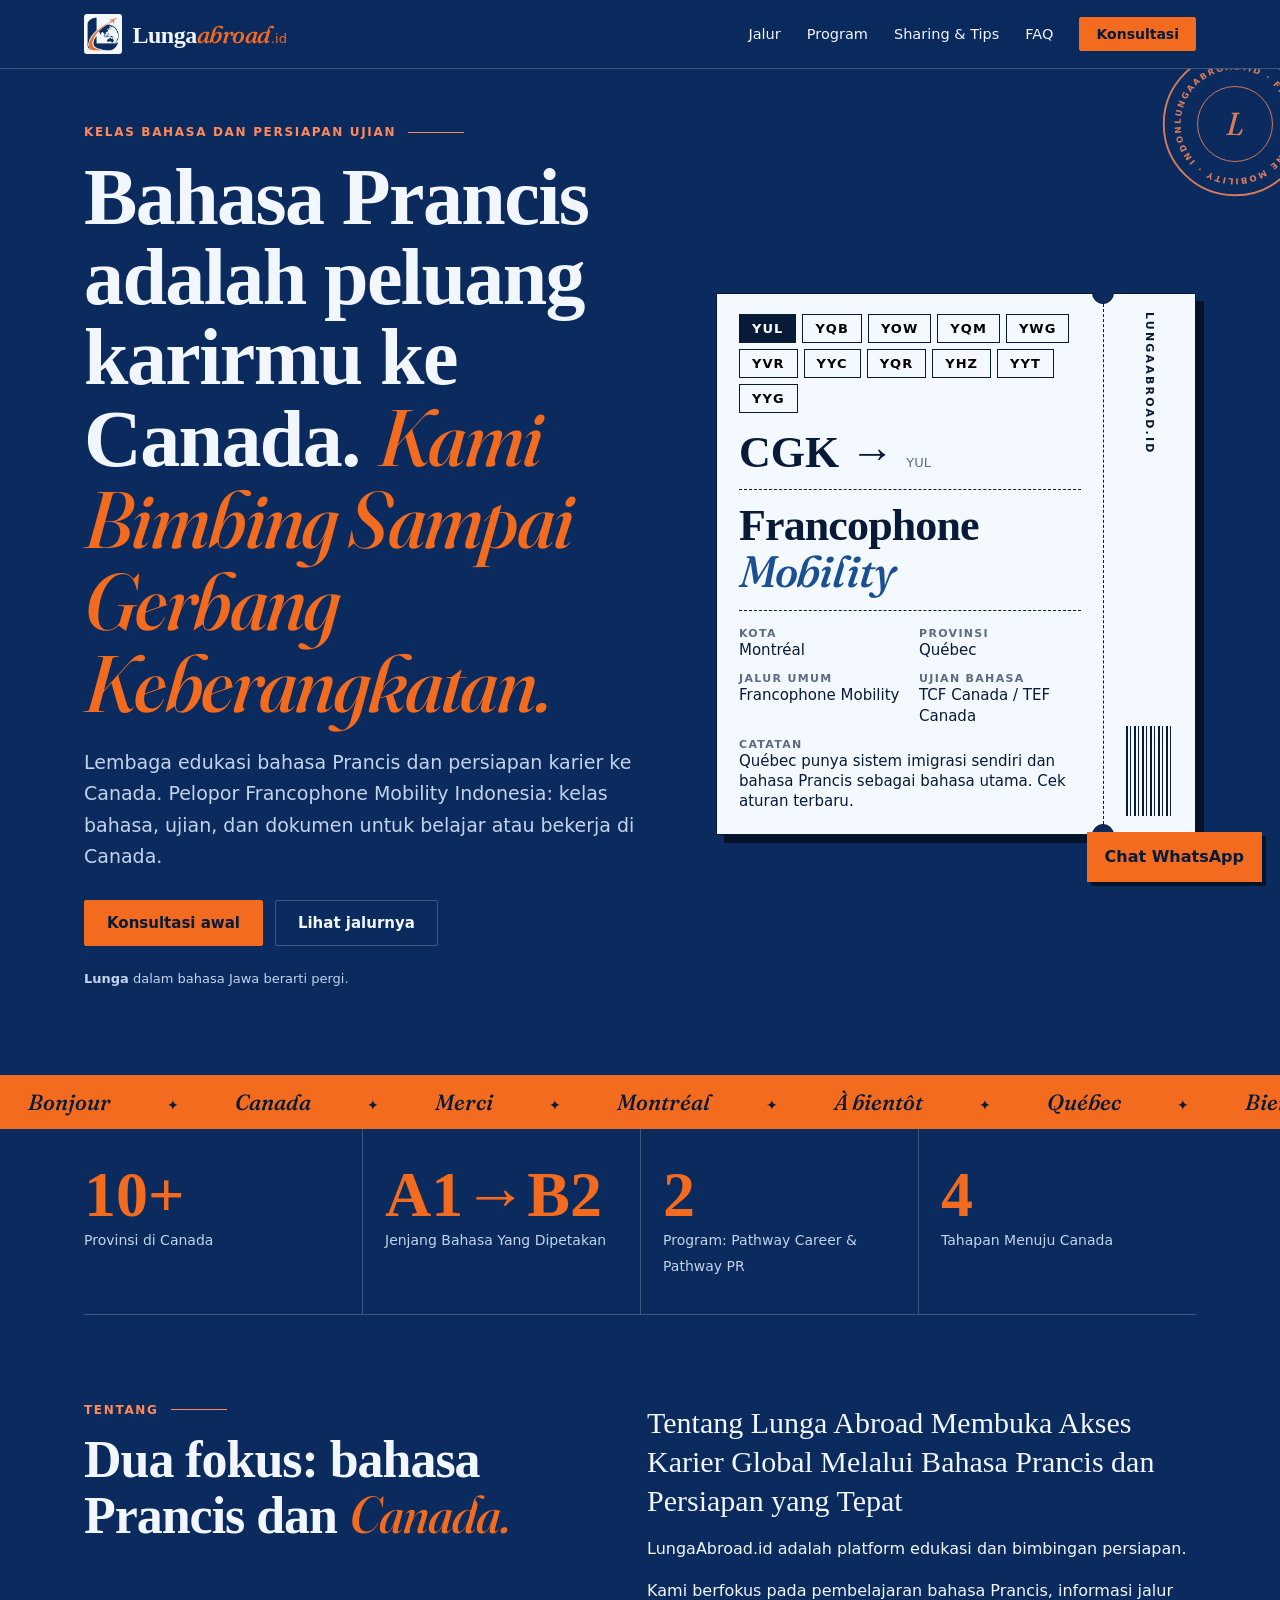
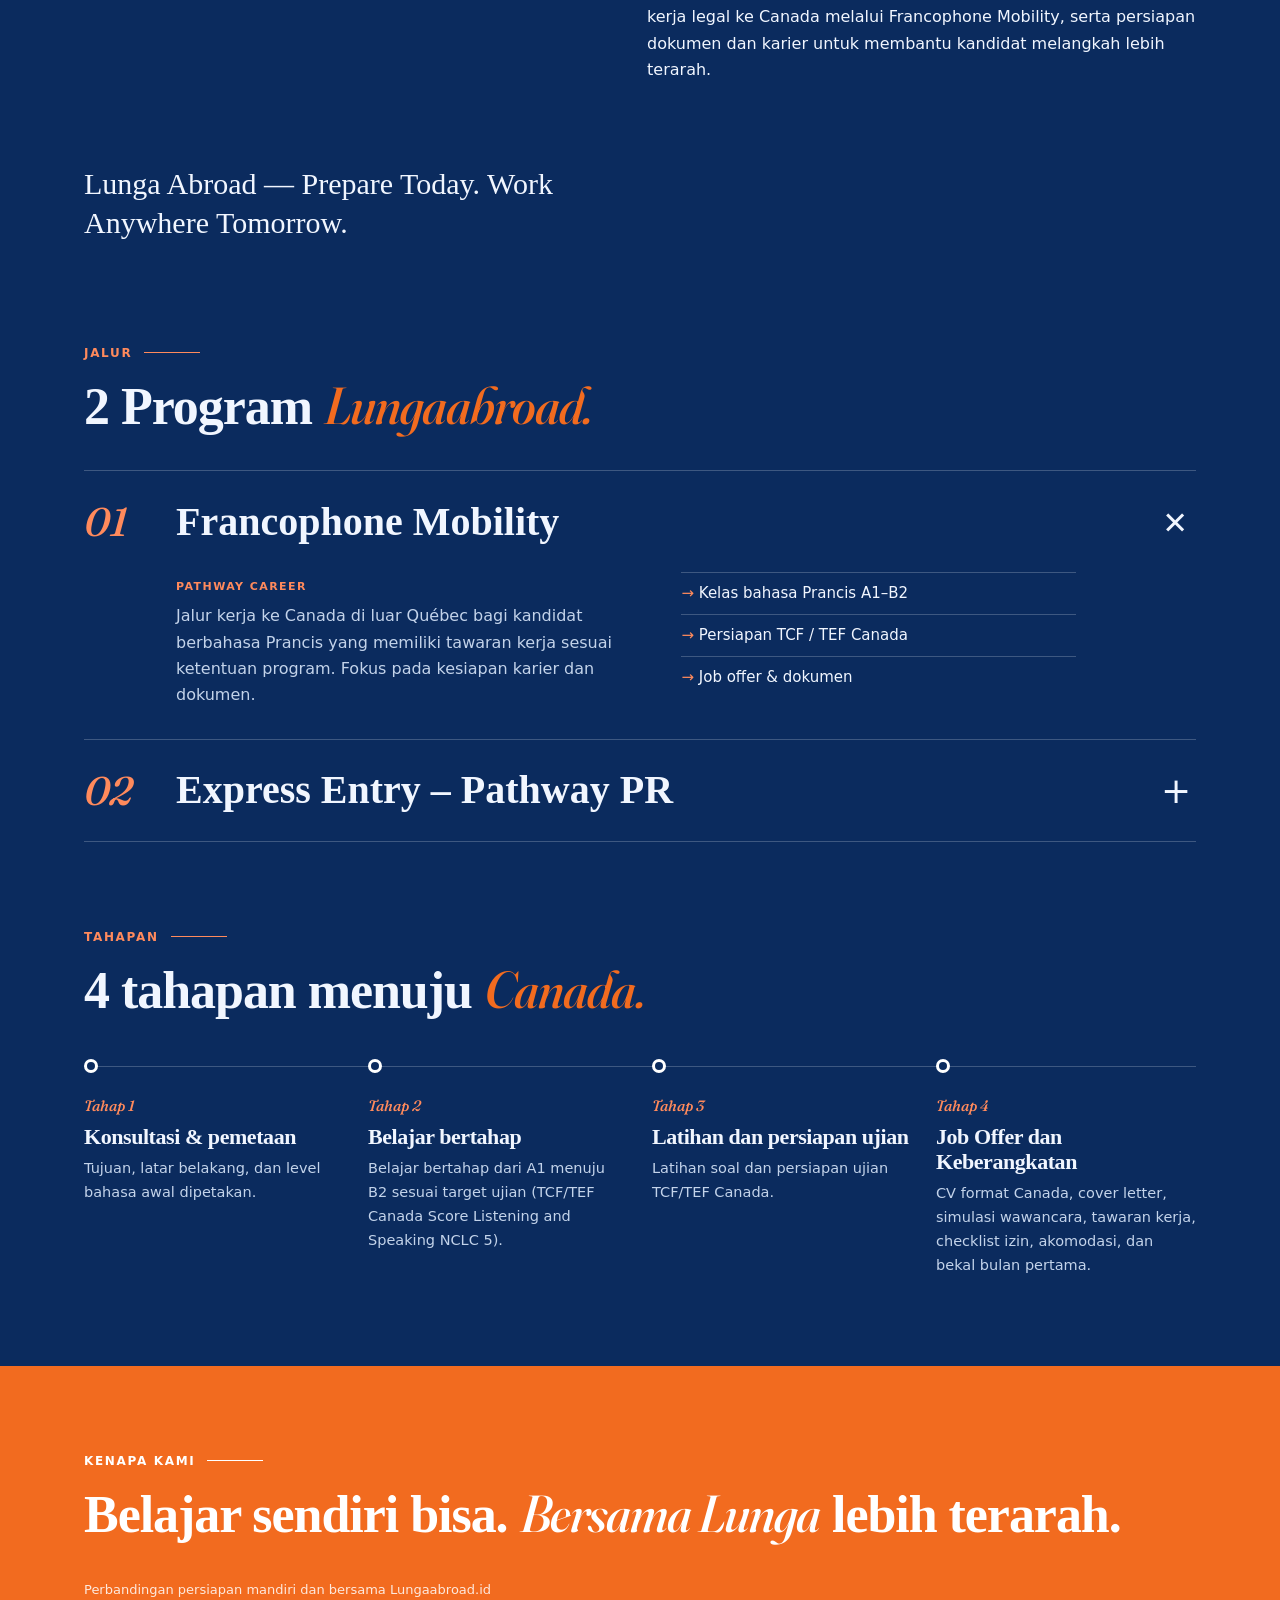
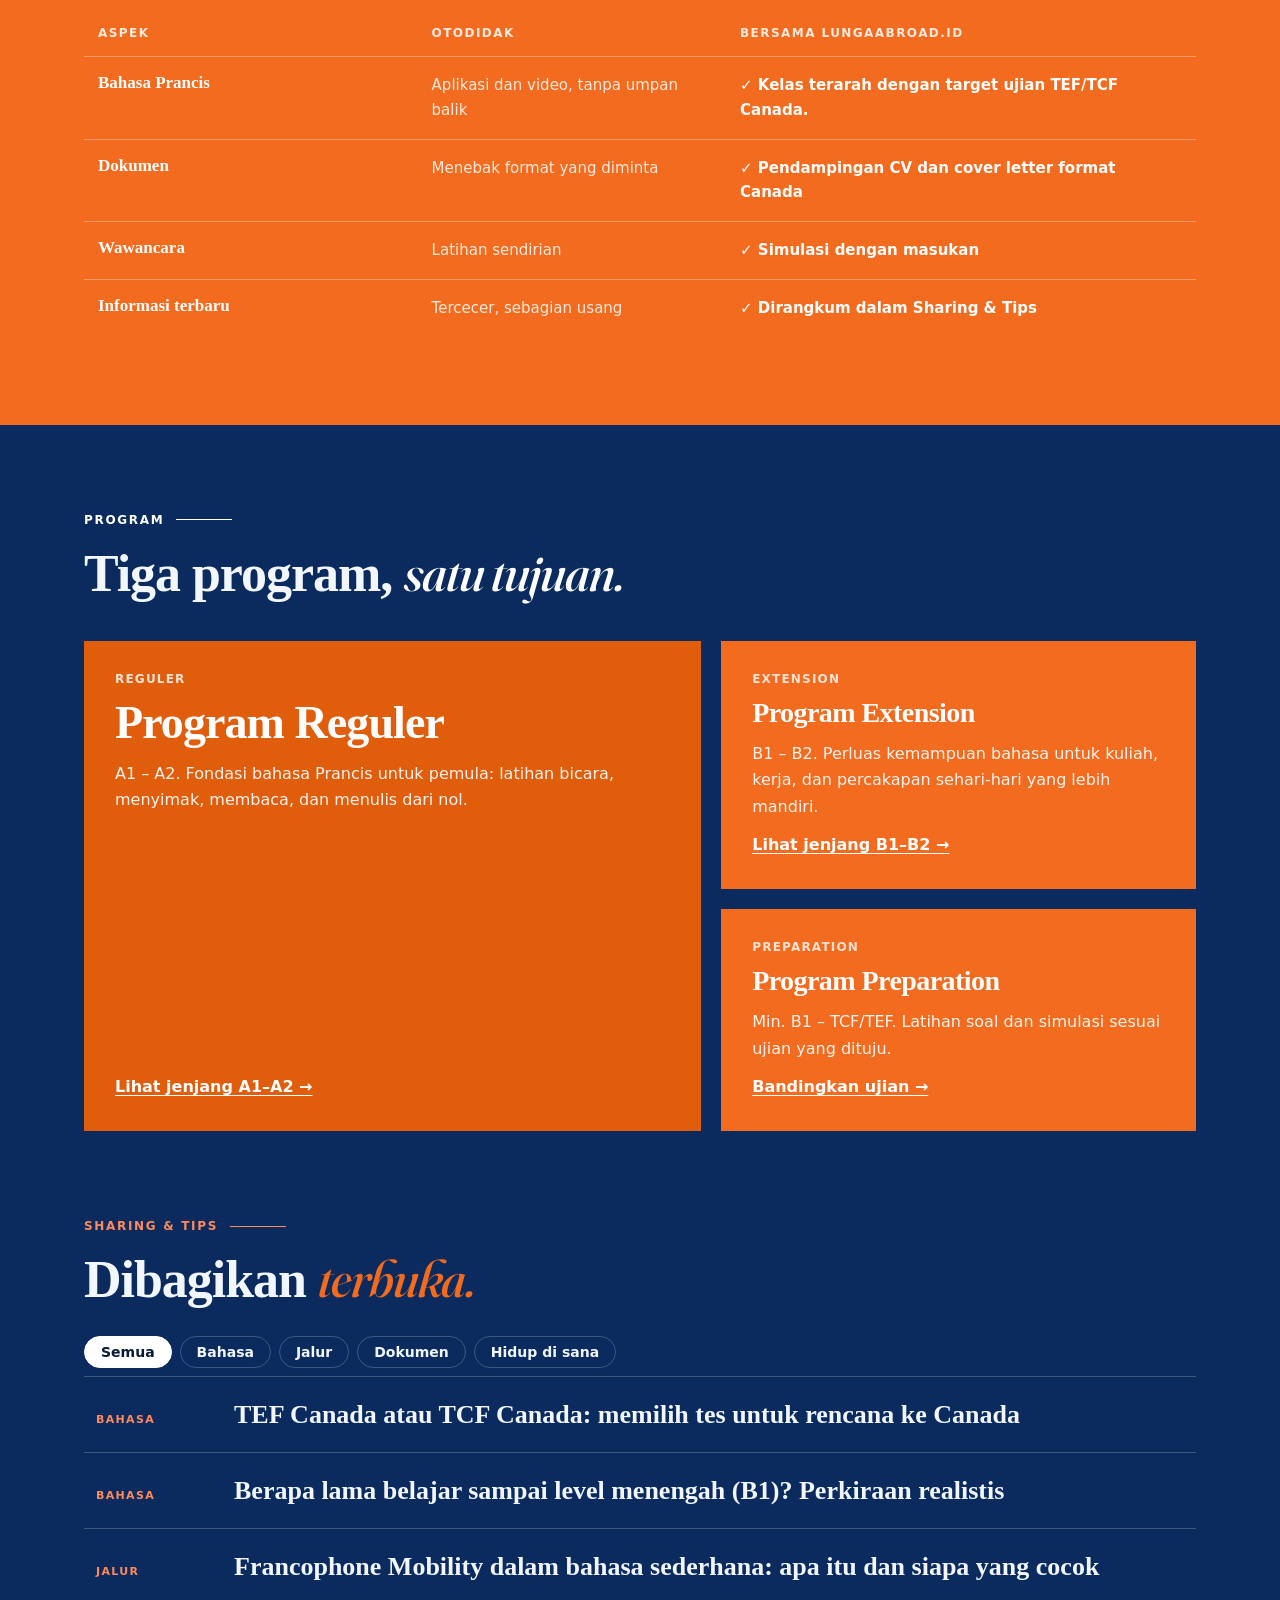
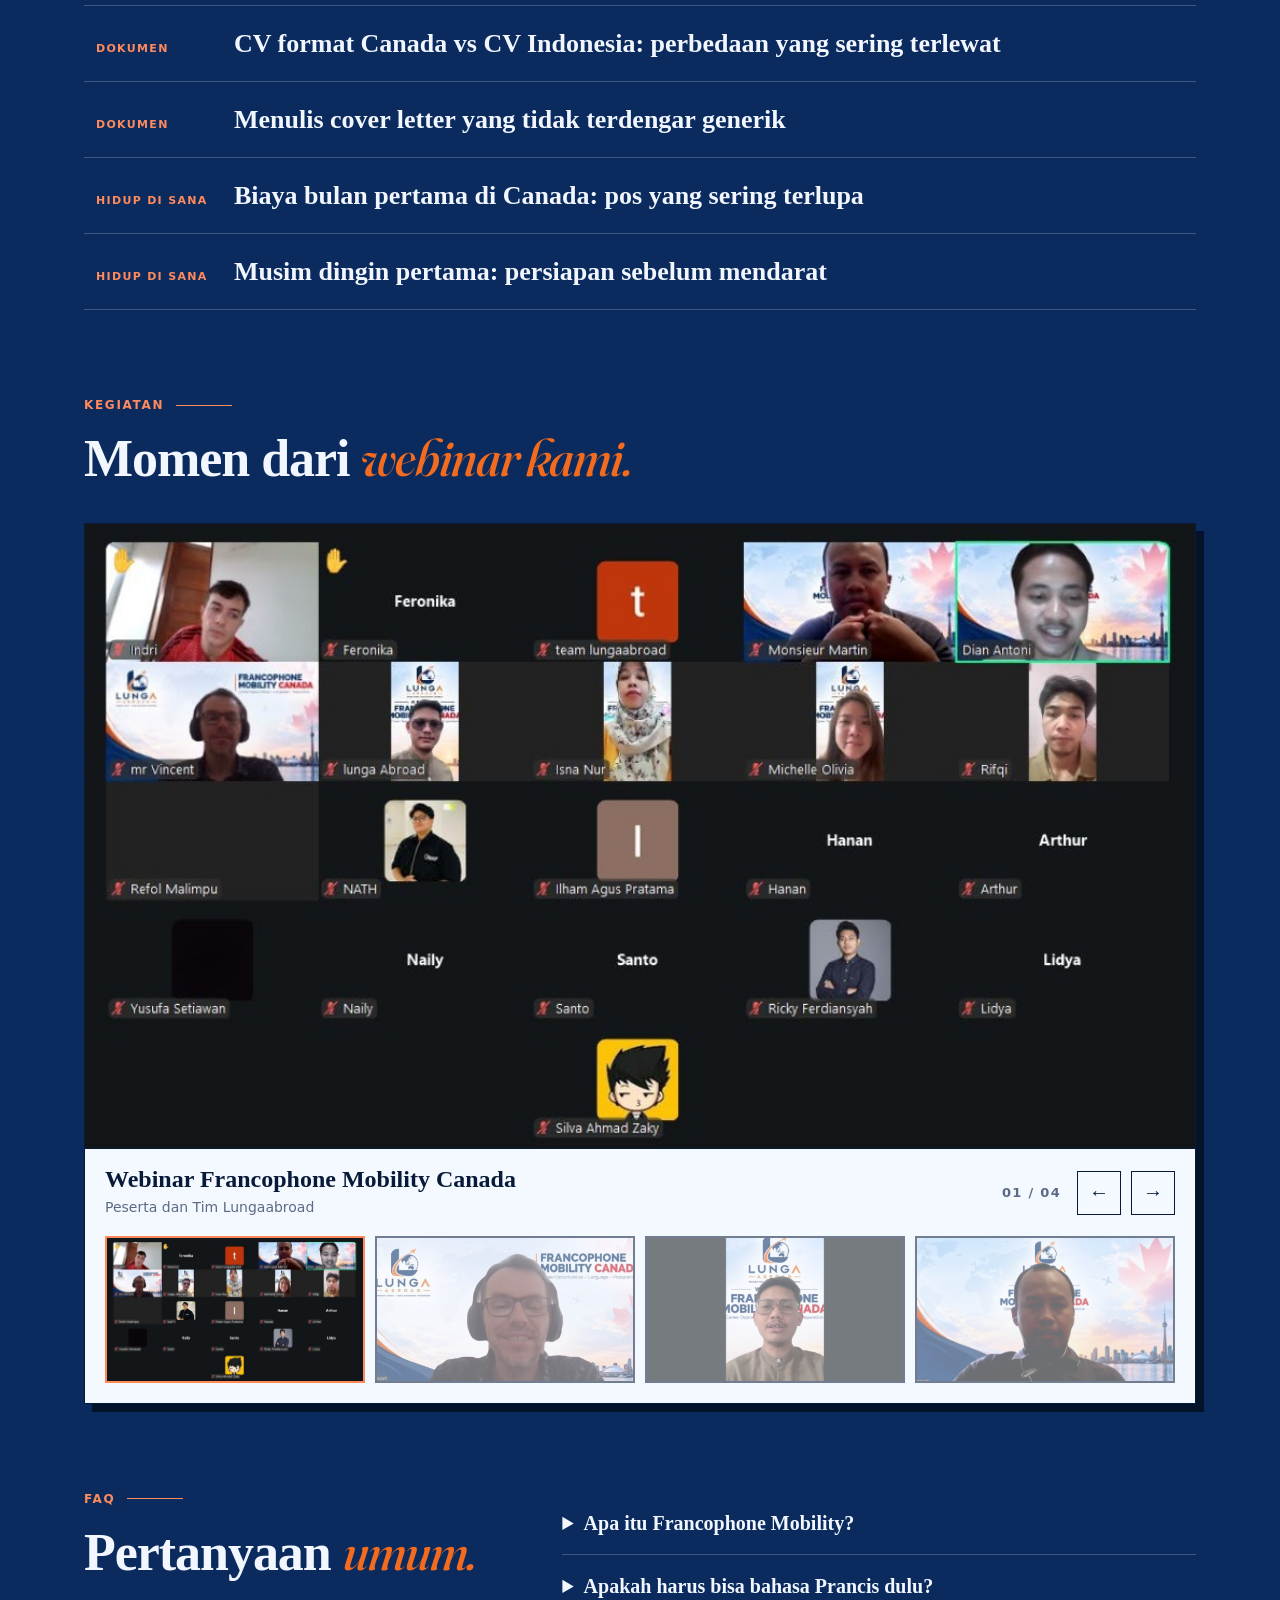
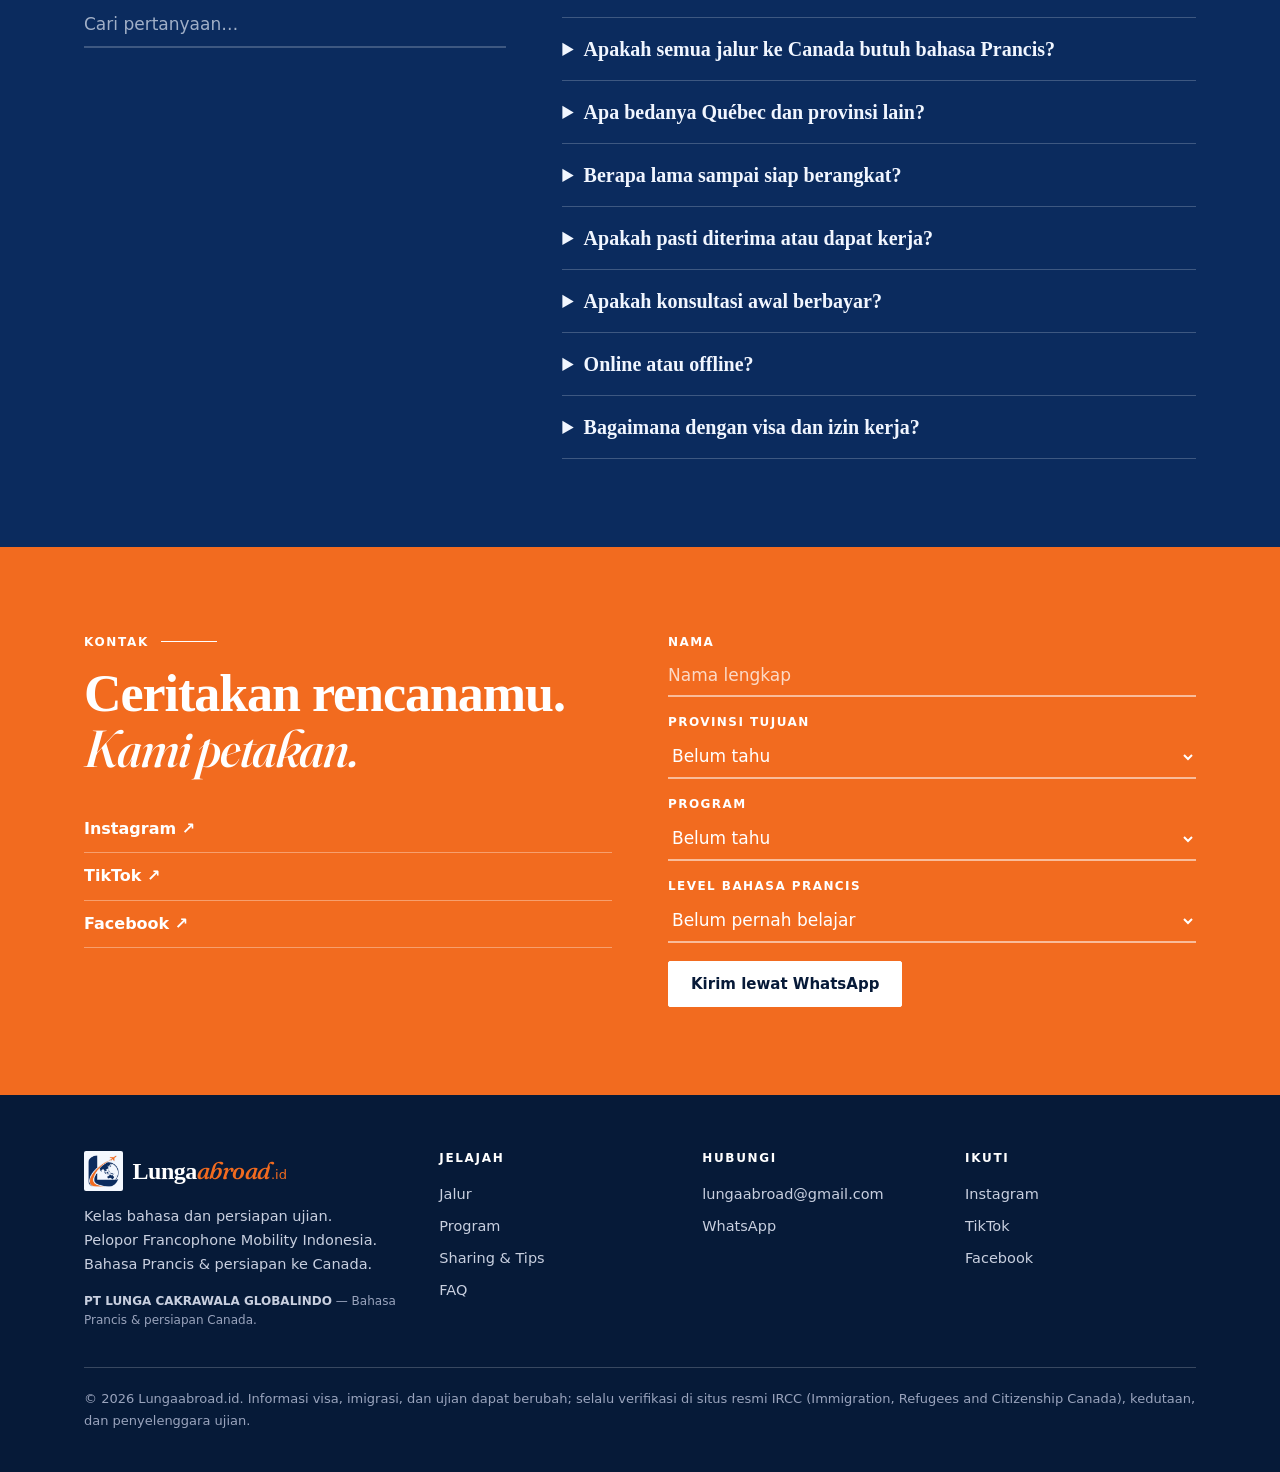
==== commit 0313e507: "Update index.html" ====
--- a/index.html
+++ b/index.html
@@ -32,7 +32,7 @@
   <div>
    <p class="lbl">Kelas bahasa dan persiapan ujian</p>
    <h1 id="h1">Bahasa Prancis adalah peluang karirmu ke Canada. <em>Kami Bimbing Sampai Gerbang Keberangkatan.</em></h1>
-   <p class="lead">Lembaga edukasi bahasa Prancis dan persiapan ke Canada. Pelopor Francophone Mobility Indonesia: kelas bahasa, ujian, dan dokumen untuk belajar atau bekerja di Canada.</p>
+   <p class="lead">Lembaga edukasi bahasa Prancis dan persiapan karier ke Canada. Pelopor Francophone Mobility Indonesia: kelas bahasa, ujian, dan dokumen untuk belajar atau bekerja di Canada.</p>
    <p class="row"><a class="btn rouge" href="#kontak">Konsultasi awal</a><a class="btn line" href="#jalur">Lihat jalurnya</a></p>
    <p class="note"><b>Lunga</b> dalam bahasa Jawa berarti pergi.</p>
   </div>
@@ -79,7 +79,7 @@
  <ol class="steps" id="steps">
   <li><b>Tahap 1</b><h3>Konsultasi &amp; pemetaan</h3><p>Tujuan, latar belakang, dan level bahasa awal dipetakan.</p></li>
   <li><b>Tahap 2</b><h3>Belajar bertahap</h3><p>Belajar bertahap dari A1 menuju B2 sesuai target ujian (TCF/TEF Canada Score Listening and Speaking NCLC 5).</p></li>
-  <li><b>Tahap 3</b><h3>Ujian</h3><p>Latihan dan pendaftaran TCF Canada, TEF Canada.</p></li>
+  <li><b>Tahap 3</b><h3>Latihan dan persiapan ujian</h3><p>Latihan soal dan persiapan ujian TCF/TEF Canada.</p></li>
   <li><b>Tahap 4</b><h3>Job Offer dan Keberangkatan</h3><p>CV format Canada, cover letter, simulasi wawancara, tawaran kerja, checklist izin, akomodasi, dan bekal bulan pertama.</p></li>
  </ol>
 </div></section>
@@ -89,7 +89,8 @@
  <div class="scroll"><table><caption>Perbandingan persiapan mandiri dan bersama Lungaabroad.id</caption>
  <thead><tr><th scope="col">Aspek</th><th scope="col">Otodidak</th><th scope="col">Bersama Lungaabroad.id</th></tr></thead>
  <tbody>
-  <tr><th scope="row">Bahasa Prancis</th><td class="x">Aplikasi dan video, tanpa umpan balik</td><td class="y">Kelas terarah dengan target ujian TEF/TCF Canada</td></tr>
+  <tr><th scope="row">Bahasa Prancis</th><td class="x">Aplikasi dan video, tanpa umpan balik</td><td class="y">Kelas terarah dengan target ujian TEF/TCF Canada.
+  </td></tr>
   <tr><th scope="row">Dokumen</th><td class="x">Menebak format yang diminta</td><td class="y">Pendampingan CV dan cover letter format Canada</td></tr>
   <tr><th scope="row">Wawancara</th><td class="x">Latihan sendirian</td><td class="y">Simulasi dengan masukan</td></tr>
   <tr><th scope="row">Informasi terbaru</th><td class="x">Tercecer, sebagian usang</td><td class="y">Dirangkum dalam Sharing &amp; Tips</td></tr>
